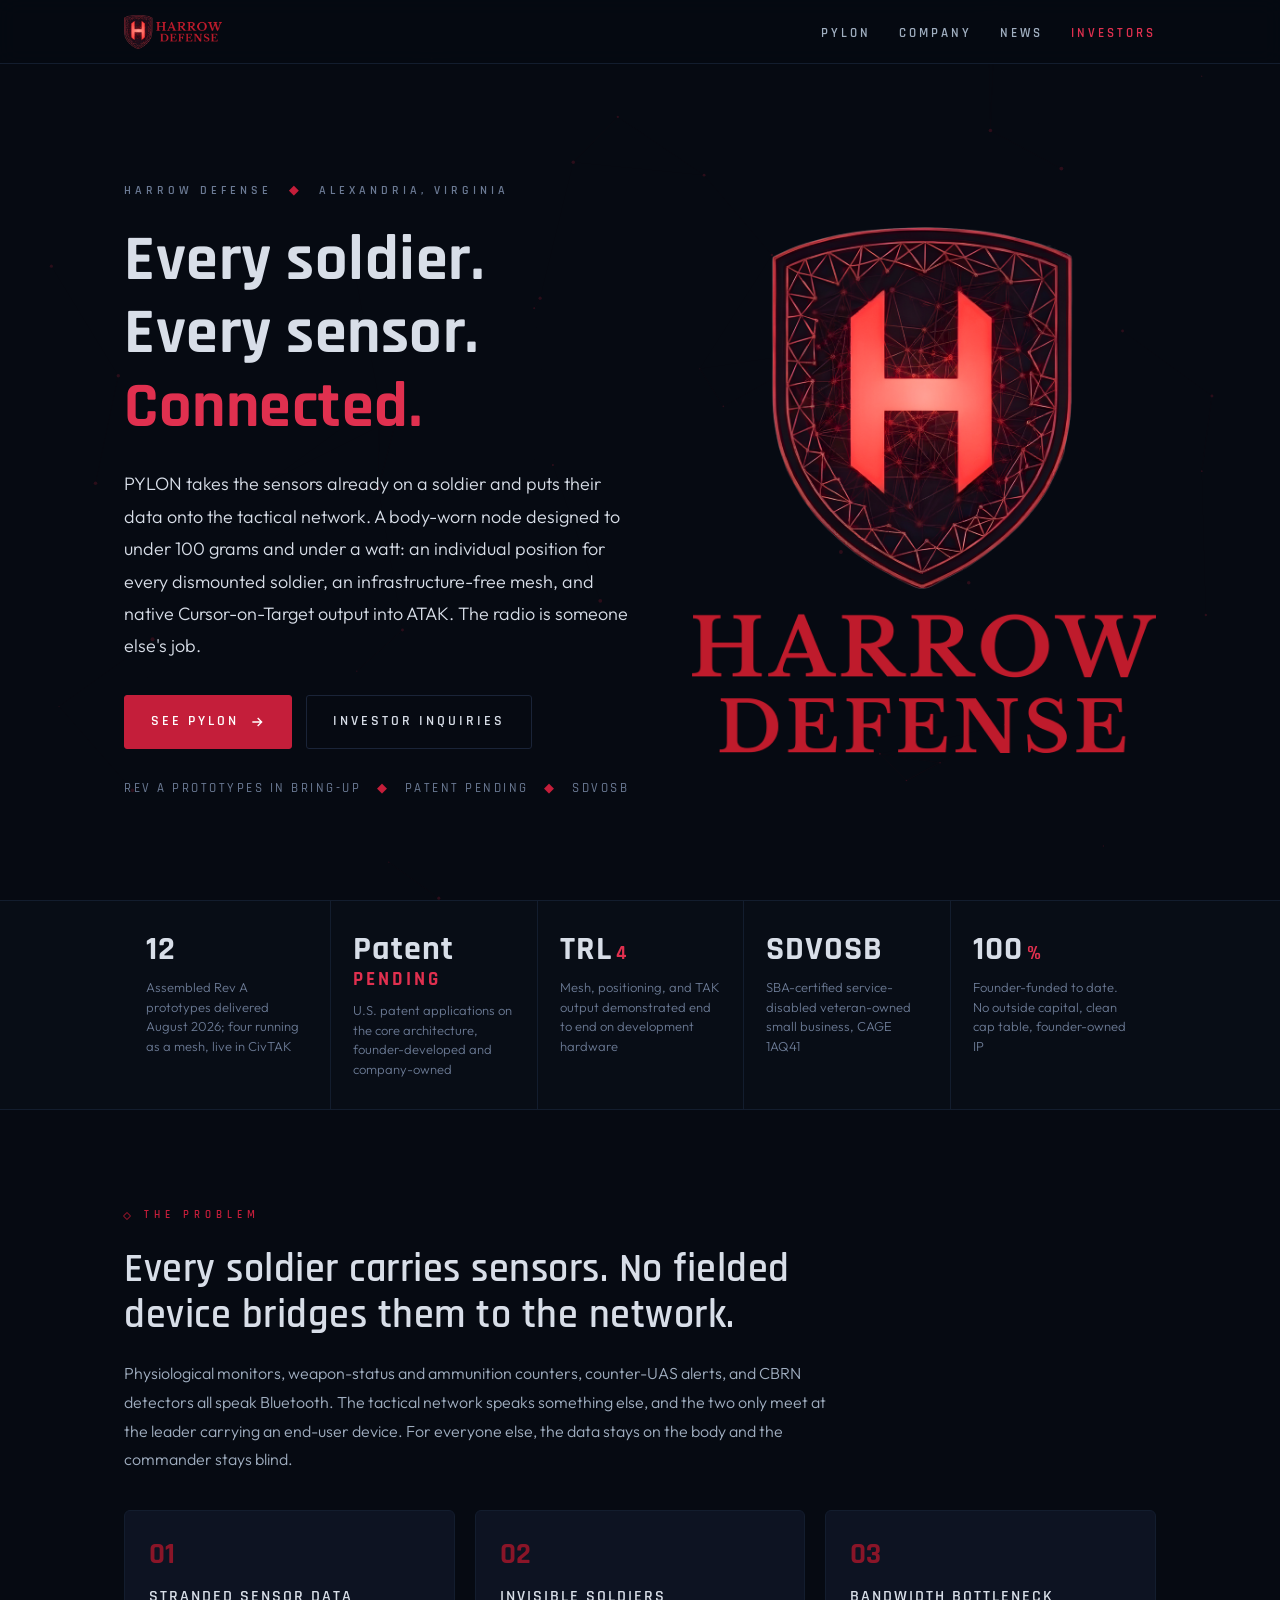
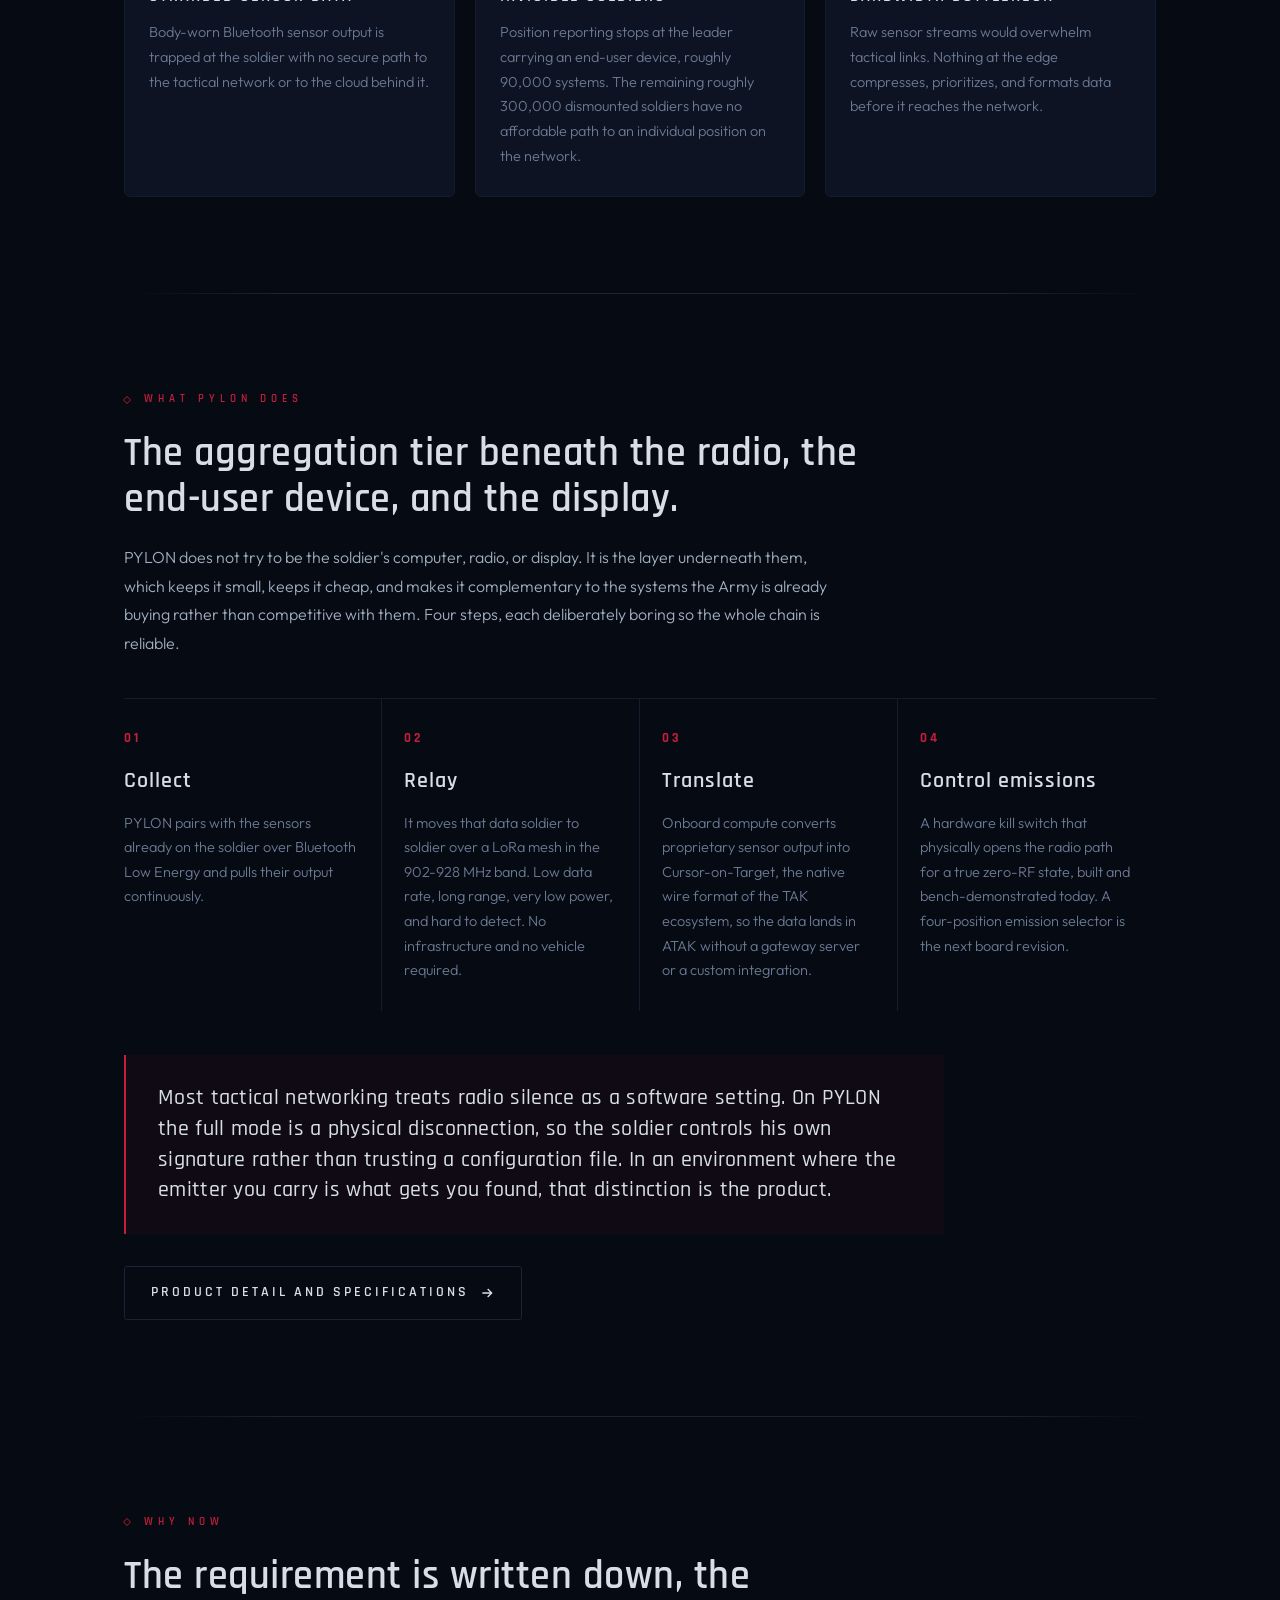
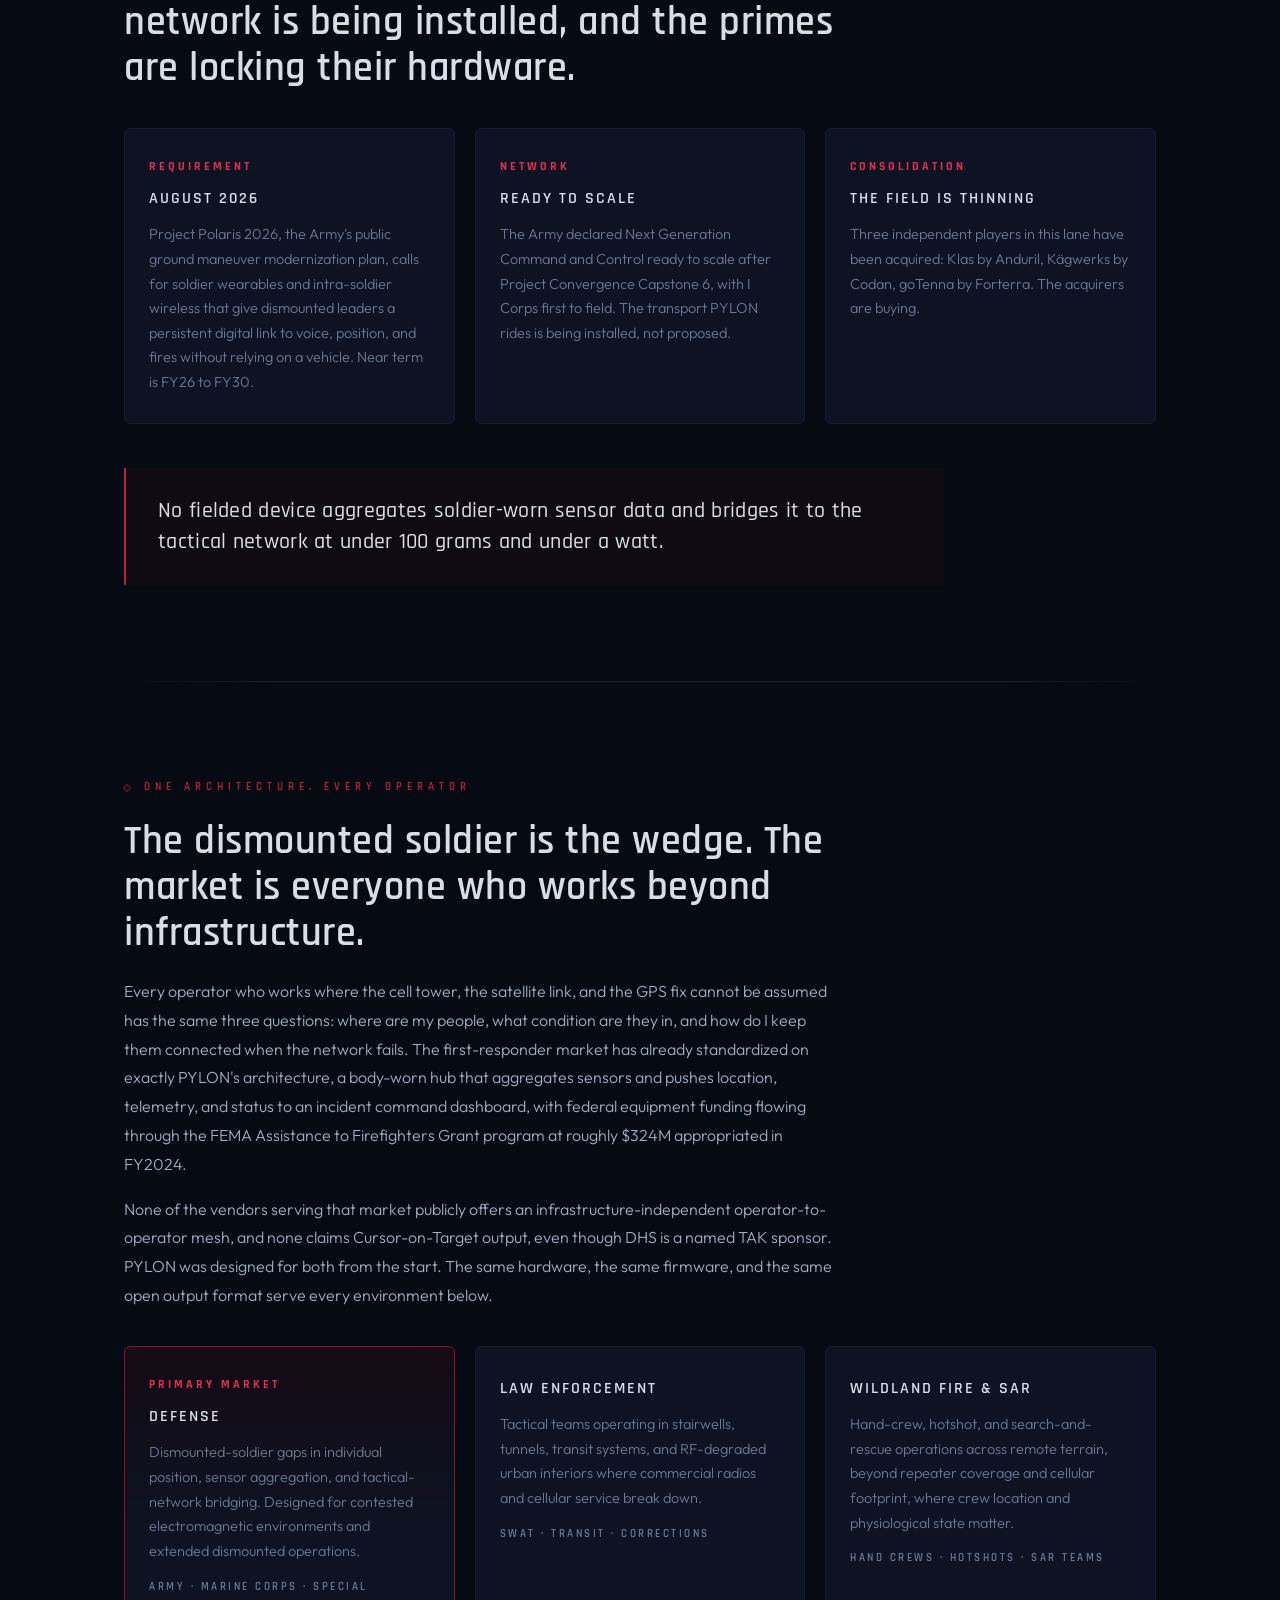
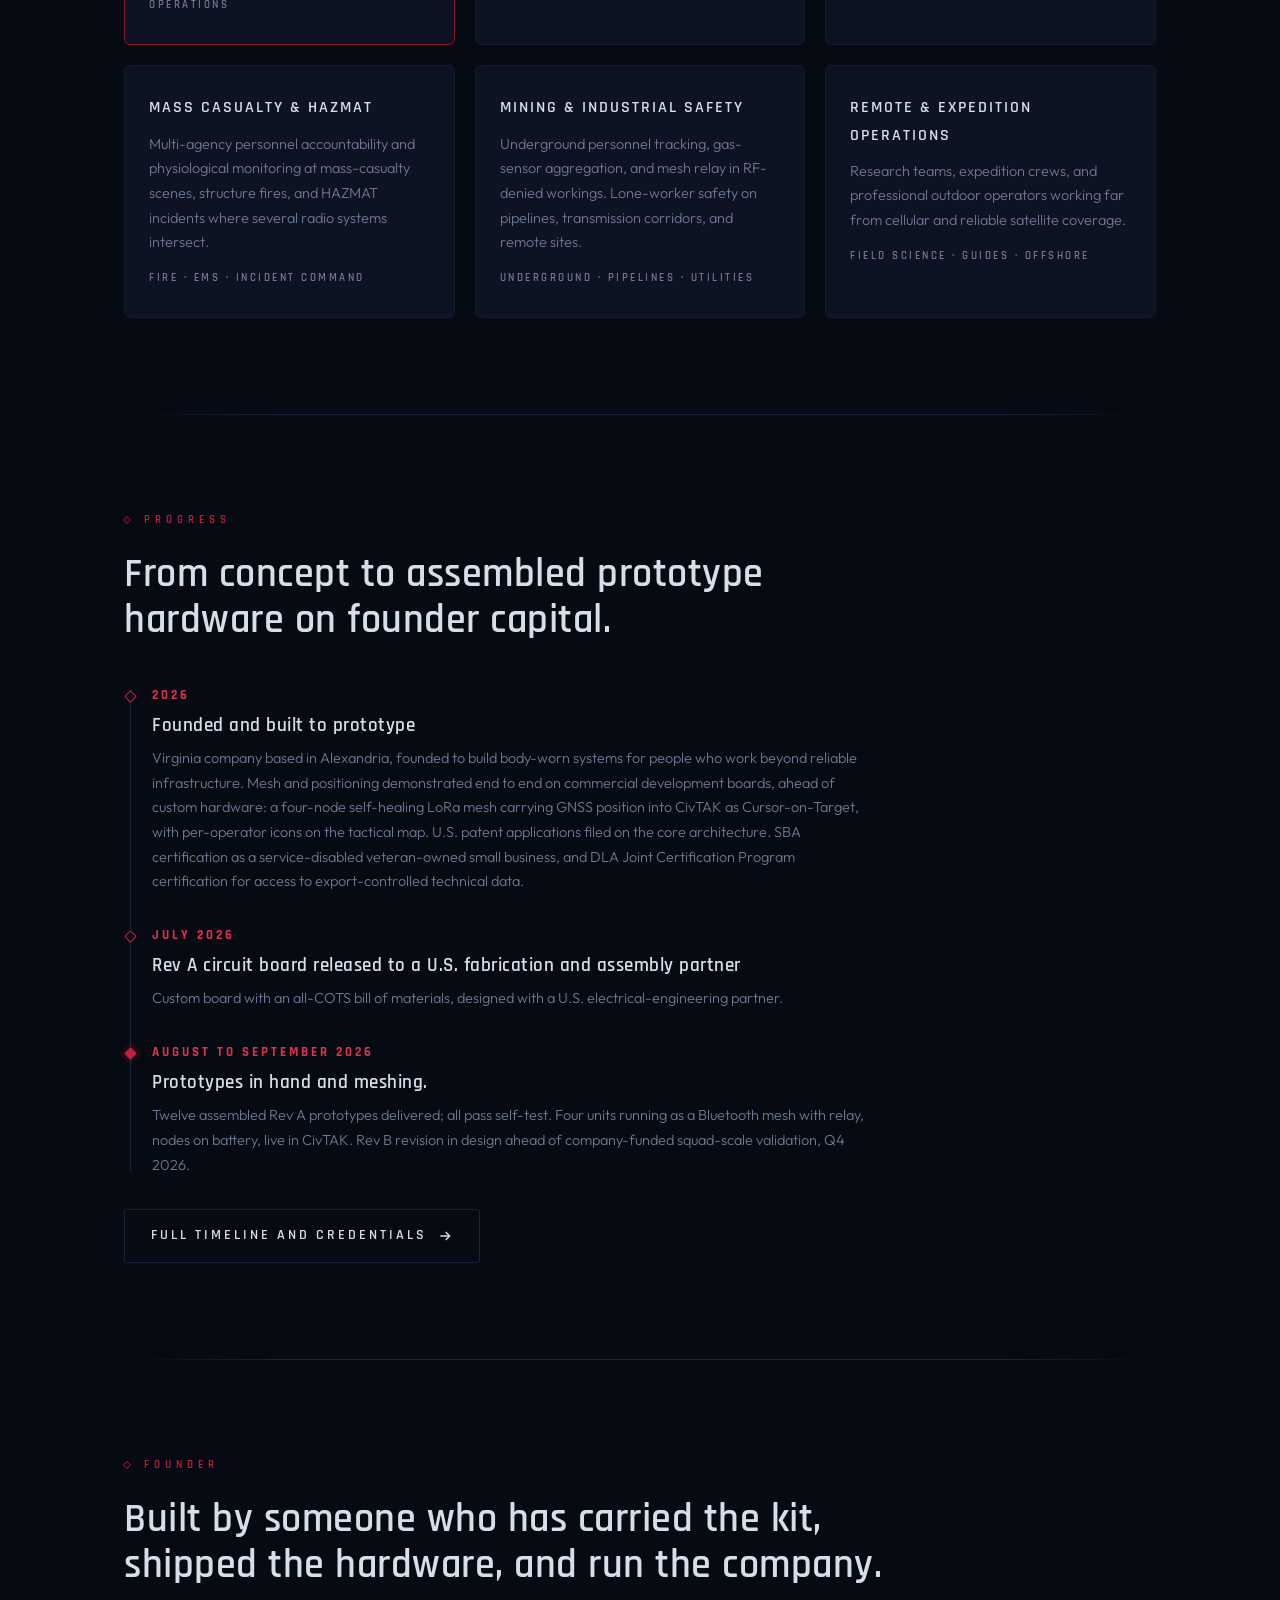
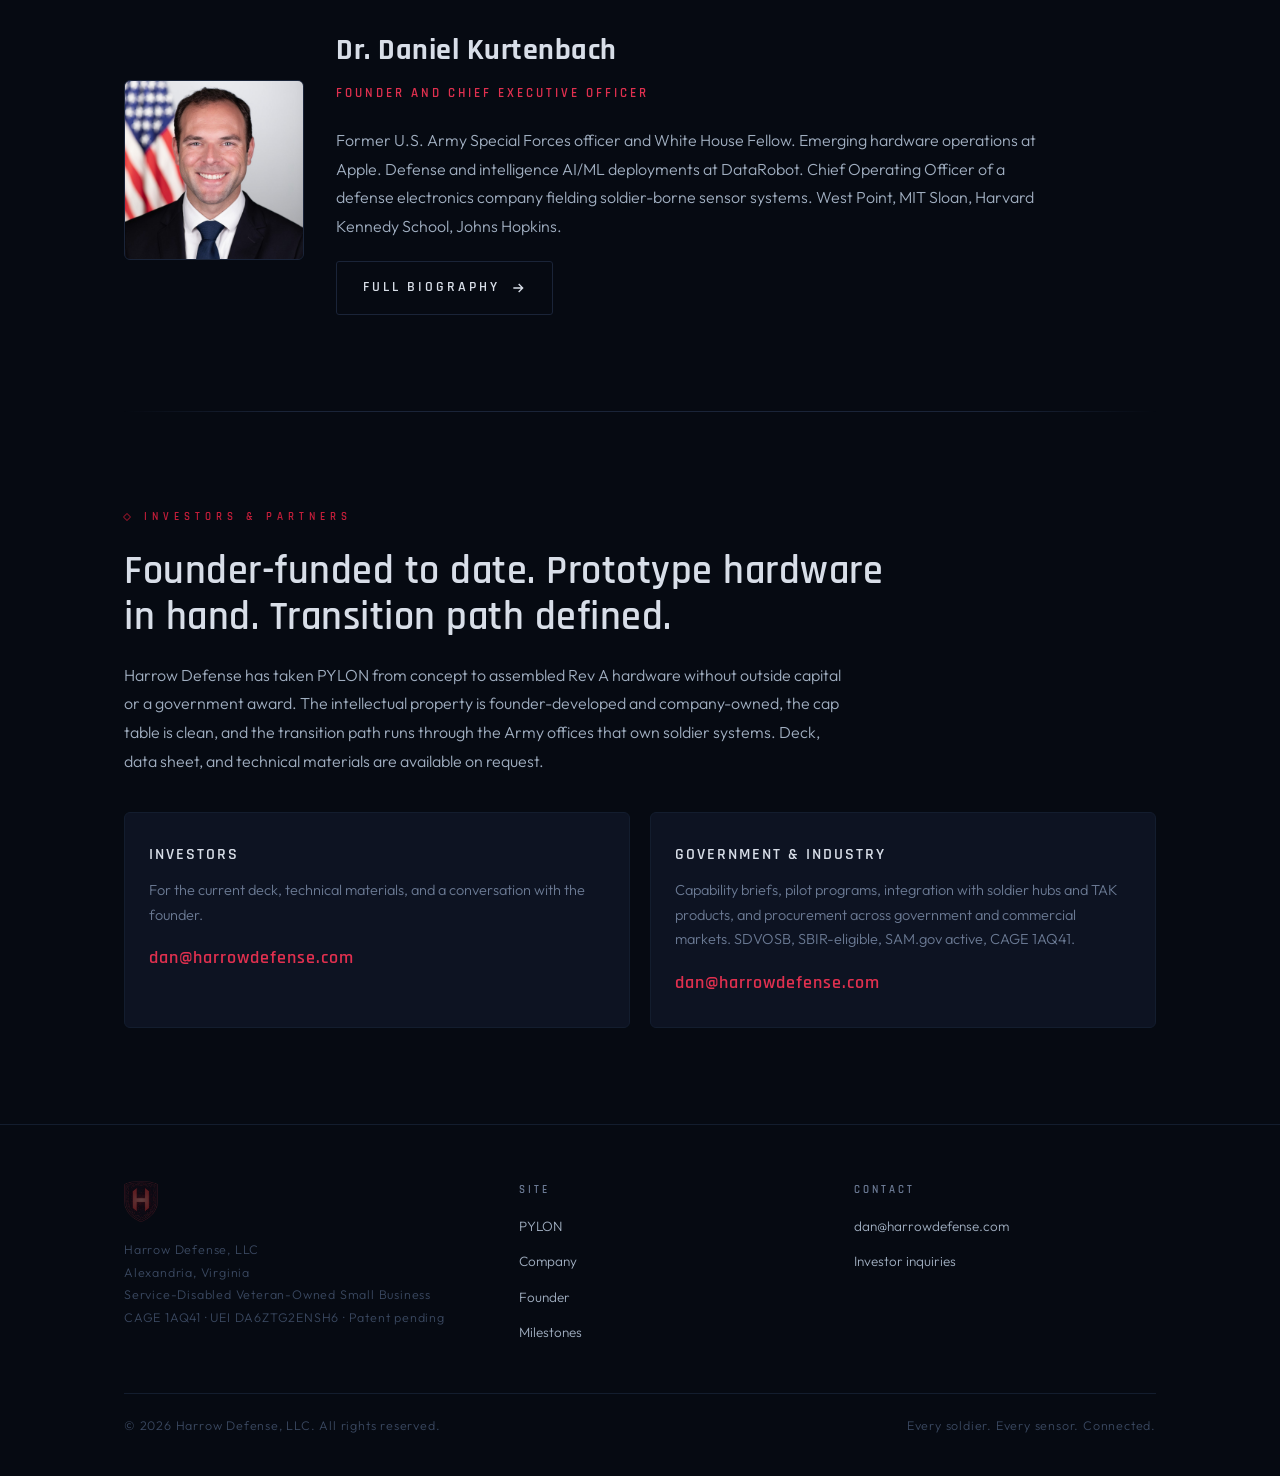
==== index.html @ 74e496a4 "Remove all SBMC references from the site Co-Authored-By: Claude Opus 5.5 <noreply@anthropic.com> Cla" ====
<!DOCTYPE html>
<html lang="en">
<head>
<meta charset="UTF-8">
<meta name="viewport" content="width=device-width, initial-scale=1.0">
<title>Harrow Defense | PYLON: Soldier-Worn Sensor Networking</title>
<meta name="description" content="Harrow Defense builds PYLON, a body-worn node that puts the sensors already on a soldier onto the tactical network: an individual position for every dismounted soldier, an infrastructure-free mesh, and native Cursor-on-Target output into ATAK. Designed for defense, public safety, and industrial operators who work beyond reliable infrastructure. Alexandria, Virginia.">
<meta name="keywords" content="Harrow Defense, PYLON, soldier-worn sensor networking, wearable sensor gateway, body-worn electronics, dismounted soldier PLI, LoRa mesh, Cursor-on-Target, ATAK, TAK, intra-soldier wireless, EMCON, LPI LPD, first responder tracking, wildland fire, search and rescue, mining safety, SDVOSB">
<link rel="canonical" href="https://harrowdefense.com/">

<!-- Open Graph / Twitter -->
<meta property="og:type" content="website">
<meta property="og:site_name" content="Harrow Defense">
<meta property="og:title" content="Harrow Defense | PYLON: Soldier-Worn Sensor Networking">
<meta property="og:description" content="PYLON takes the sensors already on a soldier and puts their data onto the tactical network. Individual position for every dismounted soldier, infrastructure-free mesh, ATAK-native output.">
<meta property="og:url" content="https://harrowdefense.com/">
<meta property="og:image" content="https://harrowdefense.com/og-image.png">
<meta property="og:image:width" content="1200">
<meta property="og:image:height" content="630">
<meta name="twitter:card" content="summary_large_image">
<meta name="twitter:title" content="Harrow Defense | PYLON">
<meta name="twitter:description" content="Soldier-worn sensor networking. Every soldier. Every sensor. Connected.">
<meta name="twitter:image" content="https://harrowdefense.com/og-image.png">

<!-- Icons -->
<link rel="icon" type="image/png" sizes="32x32" href="favicon-32.png">
<link rel="icon" type="image/png" sizes="192x192" href="favicon-192.png">
<link rel="apple-touch-icon" sizes="180x180" href="apple-touch-icon.png">
<meta name="theme-color" content="#060a12">

<!-- Fonts -->
<link rel="preconnect" href="https://fonts.googleapis.com">
<link rel="preconnect" href="https://fonts.gstatic.com" crossorigin>
<link href="https://fonts.googleapis.com/css2?family=Rajdhani:wght@500;600;700&family=Outfit:wght@300;400;500&display=swap" rel="stylesheet">
<link rel="stylesheet" href="site.css">

<!-- Structured data -->
<script type="application/ld+json">
{
  "@context": "https://schema.org",
  "@type": "Organization",
  "name": "Harrow Defense",
  "legalName": "Harrow Defense, LLC",
  "url": "https://harrowdefense.com/",
  "logo": "https://harrowdefense.com/logo-stacked.png",
  "foundingDate": "2026",
  "email": "dan@harrowdefense.com",
  "address": { "@type": "PostalAddress", "addressLocality": "Alexandria", "addressRegion": "VA", "addressCountry": "US" },
  "founder": { "@type": "Person", "name": "Daniel Kurtenbach", "honorificPrefix": "Dr.", "jobTitle": "Founder and Chief Executive Officer", "url": "https://harrowdefense.com/company.html#founder" },
  "description": "Harrow Defense builds PYLON, a body-worn node that aggregates soldier-worn sensor data and bridges it to the tactical network over an infrastructure-free mesh with native Cursor-on-Target output.",
  "makesOffer": { "@type": "Offer", "itemOffered": { "@type": "Product", "name": "PYLON", "url": "https://harrowdefense.com/pylon.html" } }
}
</script>

<!-- Cloudflare Web Analytics --><script type='module' src='https://static.cloudflareinsights.com/beacon.min.js' data-cf-beacon='{"token": "b2b8822dc33a43f9b1ff91d34b1407ee"}'></script><!-- End Cloudflare Web Analytics -->
<!-- Search Console: paste the google-site-verification meta tag here if verifying by HTML tag. -->
</head>
<body>

<canvas id="mesh-bg" data-intensity="1"></canvas>

<!-- ===== NAV ===== -->
<header class="nav">
  <div class="nav-inner">
    <a class="nav-logo" href="index.html" aria-label="Harrow Defense home"><img src="logo-horizontal-600.png" alt="Harrow Defense"></a>
    <nav aria-label="Primary">
      <ul class="nav-links">
        <li><a href="pylon.html">PYLON</a></li>
        <li><a href="company.html">Company</a></li>
        <li><a href="news.html">News</a></li>
        <li><a href="#investors" class="nav-cta">Investors</a></li>
      </ul>
    </nav>
  </div>
</header>

<!-- ===== HERO ===== -->
<div class="hero hero-home">
  <div class="wrap hero-grid">
    <div>
      <div class="eyebrow">Harrow Defense <span class="pip">&#9670;</span> Alexandria, Virginia</div>
      <h1>Every soldier.<br>Every sensor.<br><span class="accent">Connected.</span></h1>
      <p class="lead">PYLON takes the sensors already on a soldier and puts their data onto the tactical network. A body-worn node designed to under 100 grams and under a watt: an individual position for every dismounted soldier, an infrastructure-free mesh, and native Cursor-on-Target output into ATAK. The radio is someone else's job.</p>
      <div class="btn-row">
        <a class="btn btn-primary" href="pylon.html">See PYLON <svg viewBox="0 0 24 24" aria-hidden="true"><path d="M5 12h14M13 6l6 6-6 6"/></svg></a>
        <a class="btn btn-ghost" href="#investors">Investor inquiries</a>
      </div>
      <div class="hero-status">Rev A prototypes in bring-up <span class="pip">&#9670;</span> Patent pending <span class="pip">&#9670;</span> SDVOSB</div>
    </div>
    <div class="hero-visual">
      <img src="logo-stacked.png" alt="Harrow Defense" class="hero-logo" width="1000" height="1134">
    </div>
  </div>
</div>

<!-- ===== PROOF STRIP ===== -->
<div class="proof reveal">
  <div class="wrap">
    <div class="proof-grid">
      <div class="proof-item"><div class="proof-num">12</div><div class="proof-cap">Assembled Rev A prototypes delivered August 2026; four running as a mesh, live in CivTAK</div></div>
      <div class="proof-item"><div class="proof-num">Patent<span class="unit stack">pending</span></div><div class="proof-cap">U.S. patent applications on the core architecture, founder-developed and company-owned</div></div>
      <div class="proof-item"><div class="proof-num">TRL<span class="unit">4</span></div><div class="proof-cap">Mesh, positioning, and TAK output demonstrated end to end on development hardware</div></div>
      <div class="proof-item"><div class="proof-num">SDVOSB</div><div class="proof-cap">SBA-certified service-disabled veteran-owned small business, CAGE 1AQ41</div></div>
      <div class="proof-item"><div class="proof-num">100<span class="unit">%</span></div><div class="proof-cap">Founder-funded to date. No outside capital, clean cap table, founder-owned IP</div></div>
    </div>
  </div>
</div>

<!-- ===== PROBLEM ===== -->
<section class="reveal" id="problem">
  <div class="wrap">
    <div class="section-label">The Problem</div>
    <h2 class="section-title">Every soldier carries sensors. No fielded device bridges them to the network.</h2>
    <p class="body">Physiological monitors, weapon-status and ammunition counters, counter-UAS alerts, and CBRN detectors all speak Bluetooth. The tactical network speaks something else, and the two only meet at the leader carrying an end-user device. For everyone else, the data stays on the body and the commander stays blind.</p>
    <div class="grid-3">
      <div class="card">
        <div class="card-num">01</div>
        <div class="card-title">Stranded sensor data</div>
        <p class="card-text">Body-worn Bluetooth sensor output is trapped at the soldier with no secure path to the tactical network or to the cloud behind it.</p>
      </div>
      <div class="card">
        <div class="card-num">02</div>
        <div class="card-title">Invisible soldiers</div>
        <p class="card-text">Position reporting stops at the leader carrying an end-user device, roughly 90,000 systems. The remaining roughly 300,000 dismounted soldiers have no affordable path to an individual position on the network.</p>
      </div>
      <div class="card">
        <div class="card-num">03</div>
        <div class="card-title">Bandwidth bottleneck</div>
        <p class="card-text">Raw sensor streams would overwhelm tactical links. Nothing at the edge compresses, prioritizes, and formats data before it reaches the network.</p>
      </div>
    </div>
  </div>
</section>

<div class="divider"><div class="divider-line"></div></div>

<!-- ===== WHAT PYLON DOES ===== -->
<section class="reveal" id="pylon">
  <div class="wrap">
    <div class="section-label">What PYLON Does</div>
    <h2 class="section-title">The aggregation tier beneath the radio, the end-user device, and the display.</h2>
    <p class="body">PYLON does not try to be the soldier's computer, radio, or display. It is the layer underneath them, which keeps it small, keeps it cheap, and makes it complementary to the systems the Army is already buying rather than competitive with them. Four steps, each deliberately boring so the whole chain is reliable.</p>
    <div class="steps">
      <div class="step">
        <div class="step-num">01</div>
        <div class="step-title">Collect</div>
        <p class="step-text">PYLON pairs with the sensors already on the soldier over Bluetooth Low Energy and pulls their output continuously.</p>
      </div>
      <div class="step">
        <div class="step-num">02</div>
        <div class="step-title">Relay</div>
        <p class="step-text">It moves that data soldier to soldier over a LoRa mesh in the 902-928 MHz band. Low data rate, long range, very low power, and hard to detect. No infrastructure and no vehicle required.</p>
      </div>
      <div class="step">
        <div class="step-num">03</div>
        <div class="step-title">Translate</div>
        <p class="step-text">Onboard compute converts proprietary sensor output into Cursor-on-Target, the native wire format of the TAK ecosystem, so the data lands in ATAK without a gateway server or a custom integration.</p>
      </div>
      <div class="step">
        <div class="step-num">04</div>
        <div class="step-title">Control emissions</div>
        <p class="step-text">A hardware kill switch that physically opens the radio path for a true zero-RF state, built and bench-demonstrated today. A four-position emission selector is the next board revision.</p>
      </div>
    </div>
    <div class="pull">
      <p>Most tactical networking treats radio silence as a software setting. On PYLON the full mode is a physical disconnection, so the soldier controls his own signature rather than trusting a configuration file. In an environment where the emitter you carry is what gets you found, that distinction is the product.</p>
    </div>
    <div class="btn-row">
      <a class="btn btn-ghost" href="pylon.html">Product detail and specifications <svg viewBox="0 0 24 24" aria-hidden="true"><path d="M5 12h14M13 6l6 6-6 6"/></svg></a>
    </div>
  </div>
</section>

<div class="divider"><div class="divider-line"></div></div>

<!-- ===== WHY NOW ===== -->
<section class="reveal" id="why-now">
  <div class="wrap">
    <div class="section-label">Why Now</div>
    <h2 class="section-title">The requirement is written down, the network is being installed, and the primes are locking their hardware.</h2>
    <div class="grid-3">
      <div class="card">
        <div class="card-kicker">Requirement</div>
        <div class="card-title">August 2026</div>
        <p class="card-text">Project Polaris 2026, the Army's public ground maneuver modernization plan, calls for soldier wearables and intra-soldier wireless that give dismounted leaders a persistent digital link to voice, position, and fires without relying on a vehicle. Near term is FY26 to FY30.</p>
      </div>
      <div class="card">
        <div class="card-kicker">Network</div>
        <div class="card-title">Ready to scale</div>
        <p class="card-text">The Army declared Next Generation Command and Control ready to scale after Project Convergence Capstone 6, with I Corps first to field. The transport PYLON rides is being installed, not proposed.</p>
      </div>
      <div class="card">
        <div class="card-kicker">Consolidation</div>
        <div class="card-title">The field is thinning</div>
        <p class="card-text">Three independent players in this lane have been acquired: Klas by Anduril, K&auml;gwerks by Codan, goTenna by Forterra. The acquirers are buying.</p>
      </div>
    </div>
    <div class="pull">
      <p>No fielded device aggregates soldier-worn sensor data and bridges it to the tactical network at under 100 grams and under a watt.</p>
    </div>
  </div>
</section>

<div class="divider"><div class="divider-line"></div></div>

<!-- ===== DUAL USE ===== -->
<section class="reveal" id="operators">
  <div class="wrap">
    <div class="section-label">One Architecture, Every Operator</div>
    <h2 class="section-title">The dismounted soldier is the wedge. The market is everyone who works beyond infrastructure.</h2>
    <p class="body">Every operator who works where the cell tower, the satellite link, and the GPS fix cannot be assumed has the same three questions: where are my people, what condition are they in, and how do I keep them connected when the network fails. The first-responder market has already standardized on exactly PYLON's architecture, a body-worn hub that aggregates sensors and pushes location, telemetry, and status to an incident command dashboard, with federal equipment funding flowing through the FEMA Assistance to Firefighters Grant program at roughly $324M appropriated in FY2024.</p>
    <p class="body">None of the vendors serving that market publicly offers an infrastructure-independent operator-to-operator mesh, and none claims Cursor-on-Target output, even though DHS is a named TAK sponsor. PYLON was designed for both from the start. The same hardware, the same firmware, and the same open output format serve every environment below.</p>
    <div class="grid-3">
      <div class="card featured">
        <div class="card-kicker">Primary market</div>
        <div class="card-title">Defense</div>
        <p class="card-text">Dismounted-soldier gaps in individual position, sensor aggregation, and tactical-network bridging. Designed for contested electromagnetic environments and extended dismounted operations.</p>
        <span class="card-tag">Army &middot; Marine Corps &middot; Special Operations</span>
      </div>
      <div class="card">
        <div class="card-title">Law Enforcement</div>
        <p class="card-text">Tactical teams operating in stairwells, tunnels, transit systems, and RF-degraded urban interiors where commercial radios and cellular service break down.</p>
        <span class="card-tag">SWAT &middot; Transit &middot; Corrections</span>
      </div>
      <div class="card">
        <div class="card-title">Wildland Fire &amp; SAR</div>
        <p class="card-text">Hand-crew, hotshot, and search-and-rescue operations across remote terrain, beyond repeater coverage and cellular footprint, where crew location and physiological state matter.</p>
        <span class="card-tag">Hand crews &middot; Hotshots &middot; SAR teams</span>
      </div>
      <div class="card">
        <div class="card-title">Mass Casualty &amp; HAZMAT</div>
        <p class="card-text">Multi-agency personnel accountability and physiological monitoring at mass-casualty scenes, structure fires, and HAZMAT incidents where several radio systems intersect.</p>
        <span class="card-tag">Fire &middot; EMS &middot; Incident command</span>
      </div>
      <div class="card">
        <div class="card-title">Mining &amp; Industrial Safety</div>
        <p class="card-text">Underground personnel tracking, gas-sensor aggregation, and mesh relay in RF-denied workings. Lone-worker safety on pipelines, transmission corridors, and remote sites.</p>
        <span class="card-tag">Underground &middot; Pipelines &middot; Utilities</span>
      </div>
      <div class="card">
        <div class="card-title">Remote &amp; Expedition Operations</div>
        <p class="card-text">Research teams, expedition crews, and professional outdoor operators working far from cellular and reliable satellite coverage.</p>
        <span class="card-tag">Field science &middot; Guides &middot; Offshore</span>
      </div>
    </div>
  </div>
</section>

<div class="divider"><div class="divider-line"></div></div>

<!-- ===== PROGRESS ===== -->
<section class="reveal" id="progress">
  <div class="wrap">
    <div class="section-label">Progress</div>
    <h2 class="section-title">From concept to assembled prototype hardware on founder capital.</h2>
    <div class="timeline">
      <div class="tl-item">
        <div class="tl-date">2026</div>
        <div class="tl-title">Founded and built to prototype</div>
        <p class="tl-text">Virginia company based in Alexandria, founded to build body-worn systems for people who work beyond reliable infrastructure. Mesh and positioning demonstrated end to end on commercial development boards, ahead of custom hardware: a four-node self-healing LoRa mesh carrying GNSS position into CivTAK as Cursor-on-Target, with per-operator icons on the tactical map. U.S. patent applications filed on the core architecture. SBA certification as a service-disabled veteran-owned small business, and DLA Joint Certification Program certification for access to export-controlled technical data.</p>
      </div>
      <div class="tl-item">
        <div class="tl-date">July 2026</div>
        <div class="tl-title">Rev A circuit board released to a U.S. fabrication and assembly partner</div>
        <p class="tl-text">Custom board with an all-COTS bill of materials, designed with a U.S. electrical-engineering partner.</p>
      </div>
      <div class="tl-item now">
        <div class="tl-date">August to September 2026</div>
        <div class="tl-title">Prototypes in hand and meshing.</div>
        <p class="tl-text">Twelve assembled Rev A prototypes delivered; all pass self-test. Four units running as a Bluetooth mesh with relay, nodes on battery, live in CivTAK. Rev B revision in design ahead of company-funded squad-scale validation, Q4 2026.</p>
      </div>
    </div>
    <div class="btn-row">
      <a class="btn btn-ghost" href="company.html#milestones">Full timeline and credentials <svg viewBox="0 0 24 24" aria-hidden="true"><path d="M5 12h14M13 6l6 6-6 6"/></svg></a>
    </div>
  </div>
</section>

<div class="divider"><div class="divider-line"></div></div>

<!-- ===== FOUNDER ===== -->
<section class="reveal" id="founder">
  <div class="wrap">
    <div class="section-label">Founder</div>
    <h2 class="section-title">Built by someone who has carried the kit, shipped the hardware, and run the company.</h2>
    <div class="founder-mini">
      <div class="portrait">
        <img src="founder.jpg" alt="Dr. Daniel Kurtenbach, Founder and CEO of Harrow Defense" data-fallback="founder-fb-home">
        <div class="portrait-fallback" id="founder-fb-home" style="display:none"><div class="initials">DK</div><div class="cap">Founder and CEO</div></div>
      </div>
      <div>
        <div class="founder-name">Dr. Daniel Kurtenbach</div>
        <div class="founder-role">Founder and Chief Executive Officer</div>
        <p class="body">Former U.S. Army Special Forces officer and White House Fellow. Emerging hardware operations at Apple. Defense and intelligence AI/ML deployments at DataRobot. Chief Operating Officer of a defense electronics company fielding soldier-borne sensor systems. West Point, MIT Sloan, Harvard Kennedy School, Johns Hopkins.</p>
        <div class="btn-row" style="margin-top:20px">
          <a class="btn btn-ghost" href="company.html#founder">Full biography <svg viewBox="0 0 24 24" aria-hidden="true"><path d="M5 12h14M13 6l6 6-6 6"/></svg></a>
        </div>
      </div>
    </div>
  </div>
</section>

<div class="divider"><div class="divider-line"></div></div>

<!-- ===== INVESTORS & PARTNERS ===== -->
<section class="reveal" id="investors">
  <div class="wrap">
    <div class="section-label">Investors &amp; Partners</div>
    <h2 class="section-title">Founder-funded to date. Prototype hardware in hand. Transition path defined.</h2>
    <p class="body">Harrow Defense has taken PYLON from concept to assembled Rev A hardware without outside capital or a government award. The intellectual property is founder-developed and company-owned, the cap table is clean, and the transition path runs through the Army offices that own soldier systems. Deck, data sheet, and technical materials are available on request.</p>
    <div class="contact-grid">
      <div class="card">
        <div class="card-title">Investors</div>
        <p class="card-text">For the current deck, technical materials, and a conversation with the founder.</p>
        <a class="contact-email" href="mailto:dan@harrowdefense.com?subject=Investor%20inquiry%20(Harrow%20Defense)">dan@harrowdefense.com</a>
      </div>
      <div class="card">
        <div class="card-title">Government &amp; Industry</div>
        <p class="card-text">Capability briefs, pilot programs, integration with soldier hubs and TAK products, and procurement across government and commercial markets. SDVOSB, SBIR-eligible, SAM.gov active, CAGE 1AQ41.</p>
        <a class="contact-email" href="mailto:dan@harrowdefense.com?subject=PYLON%20inquiry%20(Harrow%20Defense)">dan@harrowdefense.com</a>
      </div>
    </div>
  </div>
</section>

<!-- ===== FOOTER ===== -->
<footer class="reveal">
  <div class="wrap">
    <div class="footer-grid">
      <div>
        <img src="logo-shield.png" alt="" class="footer-shield" width="34" height="41">
        <p class="footer-text">Harrow Defense, LLC<br>Alexandria, Virginia<br>Service-Disabled Veteran-Owned Small Business<br>CAGE 1AQ41 &middot; UEI DA6ZTG2ENSH6 &middot; Patent pending</p>
      </div>
      <div>
        <div class="footer-h">Site</div>
        <ul class="footer-links">
          <li><a href="pylon.html">PYLON</a></li>
          <li><a href="company.html">Company</a></li>
          <li><a href="company.html#founder">Founder</a></li>
          <li><a href="company.html#milestones">Milestones</a></li>
        </ul>
      </div>
      <div>
        <div class="footer-h">Contact</div>
        <ul class="footer-links">
          <li><a href="mailto:dan@harrowdefense.com">dan@harrowdefense.com</a></li>
          <li><a href="#investors">Investor inquiries</a></li>
        </ul>
      </div>
    </div>
    <div class="footer-bottom">
      <p class="footer-text">&copy; 2026 Harrow Defense, LLC. All rights reserved.</p>
      <p class="footer-text">Every soldier. Every sensor. Connected.</p>
    </div>
  </div>
</footer>

<script src="site.js"></script>
</body>
</html>
---- site.css ----
/* Harrow Defense · site.css · 2026-08-28 investor build */

*, *::before, *::after { margin: 0; padding: 0; box-sizing: border-box; }

:root {
  --red: #C41E3A;
  --red-bright: #e0304f;
  --red-dim: #8a1528;
  --red-glow: rgba(196, 30, 58, 0.12);
  --bg-deep: #060a12;
  --bg-surface: #0a0f1a;
  --bg-card: #0d1322;
  --bg-card-2: #101829;
  --text-primary: #d8dee8;
  --text-secondary: #a0aec0;
  --text-muted: #6b7a94;
  --text-dim: #3a4860;
  --border: #1a2438;
  --border-subtle: #131d2e;
  --max: 1080px;
  --nav-h: 64px;
}

html { scroll-behavior: smooth; scroll-padding-top: calc(var(--nav-h) + 16px); }

body {
  background: var(--bg-deep);
  color: var(--text-primary);
  font-family: 'Outfit', 'Segoe UI', Helvetica, Arial, sans-serif;
  font-weight: 300;
  line-height: 1.7;
  -webkit-font-smoothing: antialiased;
  overflow-x: hidden;
}

a { color: inherit; }
img { max-width: 100%; height: auto; display: block; }
strong { font-weight: 500; color: var(--text-primary); }

/* ========== BACKGROUND ========== */
#mesh-bg { position: fixed; inset: 0; width: 100%; height: 100%; z-index: 0; pointer-events: none; }

/* ========== NAV ========== */
.nav {
  position: fixed; top: 0; left: 0; right: 0; z-index: 50;
  height: var(--nav-h);
  background: rgba(6, 10, 18, 0.82);
  backdrop-filter: blur(10px); -webkit-backdrop-filter: blur(10px);
  border-bottom: 1px solid var(--border-subtle);
}
.nav-inner {
  max-width: var(--max); margin: 0 auto; height: 100%;
  padding: 0 24px; display: flex; align-items: center; justify-content: space-between; gap: 24px;
}
.nav-logo img { height: 34px; width: auto; }
.nav-links { display: flex; align-items: center; gap: 28px; list-style: none; }
.nav-links a {
  font-family: 'Rajdhani', sans-serif; font-weight: 600; font-size: 13px; letter-spacing: 3px;
  text-transform: uppercase; color: var(--text-secondary); text-decoration: none;
  padding: 6px 0; border-bottom: 1px solid transparent; transition: color .2s, border-color .2s;
}
.nav-links a:hover, .nav-links a[aria-current="page"] { color: var(--text-primary); border-bottom-color: var(--red); }
.nav-links a.nav-cta { color: var(--red-bright); }
.nav-links a.nav-cta:hover { border-bottom-color: var(--red-bright); }

/* ========== LAYOUT ========== */
.wrap { position: relative; z-index: 1; max-width: var(--max); margin: 0 auto; padding: 0 24px; }
section { position: relative; z-index: 1; padding: 96px 0; }
section.tight { padding: 64px 0; }
.divider { max-width: var(--max); margin: 0 auto; padding: 0 24px; position: relative; z-index: 1; }
.divider-line { height: 1px; background: linear-gradient(90deg, transparent, var(--border) 15%, var(--border) 85%, transparent); }

.section-label {
  font-family: 'Rajdhani', sans-serif; font-weight: 600; font-size: 11px; letter-spacing: 5px;
  text-transform: uppercase; color: var(--red); margin-bottom: 22px; position: relative; padding-left: 20px;
}
.section-label::before {
  content: ''; position: absolute; left: 0; top: 50%; width: 6px; height: 6px;
  border: 1.5px solid var(--red-dim); border-radius: 1px; transform: translateY(-50%) rotate(45deg);
}
h1, h2, h3, h4 { font-family: 'Rajdhani', sans-serif; font-weight: 600; line-height: 1.15; color: var(--text-primary); }
h2.section-title { font-size: clamp(28px, 3.6vw, 40px); letter-spacing: 0.5px; margin-bottom: 20px; max-width: 760px; }
h3 { font-size: 20px; letter-spacing: 1px; }
.lead { font-size: 18px; color: var(--text-primary); line-height: 1.8; max-width: 720px; }
.lead + .lead { margin-top: 18px; }
.body { font-size: 16px; color: var(--text-secondary); line-height: 1.8; max-width: 720px; }
.body + .body { margin-top: 16px; }
.muted { color: var(--text-muted); }
.small { font-size: 13px; color: var(--text-muted); line-height: 1.6; }

/* ========== BUTTONS ========== */
.btn-row { display: flex; flex-wrap: wrap; gap: 14px; margin-top: 32px; }
.btn {
  display: inline-flex; align-items: center; gap: 10px;
  font-family: 'Rajdhani', sans-serif; font-weight: 600; font-size: 14px; letter-spacing: 3px; text-transform: uppercase;
  padding: 14px 26px; border-radius: 3px; text-decoration: none; transition: background .2s, border-color .2s, color .2s;
}
.btn-primary { background: var(--red); color: #fff; border: 1px solid var(--red); }
.btn-primary:hover { background: var(--red-bright); border-color: var(--red-bright); }
.btn-ghost { background: transparent; color: var(--text-primary); border: 1px solid var(--border); }
.btn-ghost:hover { border-color: var(--text-muted); }
.btn svg { width: 16px; height: 16px; stroke: currentColor; fill: none; stroke-width: 2; }

/* ========== HERO ========== */
.hero { position: relative; z-index: 1; padding: calc(var(--nav-h) + 96px) 0 80px; }
.hero-grid { display: grid; grid-template-columns: 1.15fr 0.85fr; gap: 56px; align-items: center; }
.eyebrow {
  font-family: 'Rajdhani', sans-serif; font-weight: 600; font-size: 12px; letter-spacing: 4px; text-transform: uppercase;
  color: var(--text-muted); margin-bottom: 22px;
}
.eyebrow .pip { color: var(--red); margin: 0 10px; }
.hero h1 { font-size: clamp(38px, 5.6vw, 64px); font-weight: 700; letter-spacing: 0.5px; margin-bottom: 24px; }
.hero h1 .accent { color: var(--red-bright); }
.hero:not(.hero-home) h1 { font-size: clamp(34px, 4.4vw, 52px); max-width: 820px; }
.hero-status { margin-top: 28px; font-family: 'Rajdhani', sans-serif; font-weight: 500; font-size: 13px; letter-spacing: 2.5px; text-transform: uppercase; color: var(--text-muted); }
.hero-status .pip { color: var(--red); margin: 0 10px; }
.hero-logo { max-width: 520px; width: 100%; }
.hero-visual { display: flex; justify-content: center; }
.hero-home { min-height: calc(100vh - 0px); display: flex; align-items: center; }
.hero-home .hero-grid { grid-template-columns: 1.05fr 0.95fr; }

/* ========== PROOF STRIP ========== */
.proof { border-top: 1px solid var(--border-subtle); border-bottom: 1px solid var(--border-subtle); background: rgba(10, 15, 26, 0.6); }
.proof-grid { display: grid; grid-template-columns: repeat(5, 1fr); gap: 0; }
.proof-item { padding: 30px 22px; border-left: 1px solid var(--border-subtle); min-width: 0; }
.proof-item:first-child { border-left: none; }
.proof-num { font-family: 'Rajdhani', sans-serif; font-weight: 700; font-size: 34px; line-height: 1.1; color: var(--text-primary); letter-spacing: 1px; }
.proof-num .unit { white-space: nowrap; display: inline-block; font-size: 19px; color: var(--red-bright); margin-left: 4px; }
.proof-num .unit.stack { display: block; margin-left: 0; margin-top: 2px; letter-spacing: 3px; text-transform: uppercase; }
.proof-cap { margin-top: 10px; font-size: 13px; color: var(--text-muted); line-height: 1.5; }

/* ========== CARDS ========== */
.grid-2 { display: grid; grid-template-columns: 1fr 1fr; gap: 20px; margin-top: 36px; }
.grid-3 { display: grid; grid-template-columns: repeat(3, 1fr); gap: 20px; margin-top: 36px; }
.grid-4 { display: grid; grid-template-columns: repeat(4, 1fr); gap: 20px; margin-top: 36px; }
.card {
  background: var(--bg-card); border: 1px solid var(--border-subtle); border-radius: 6px; padding: 28px 24px;
  transition: border-color .3s ease;
}
.card:hover { border-color: var(--border); }
.card.featured { border-color: var(--red-dim); background: linear-gradient(180deg, rgba(196,30,58,0.08), rgba(13,19,34,1) 60%); }
.card-kicker { font-family: 'Rajdhani', sans-serif; font-weight: 700; font-size: 12px; letter-spacing: 3px; text-transform: uppercase; color: var(--red-bright); margin-bottom: 8px; }
.card-title { font-family: 'Rajdhani', sans-serif; font-weight: 600; font-size: 16px; letter-spacing: 2px; text-transform: uppercase; color: var(--text-primary); margin-bottom: 10px; }
.card-text { font-size: 14.5px; color: var(--text-muted); line-height: 1.7; }
.card-num { font-family: 'Rajdhani', sans-serif; font-weight: 700; font-size: 30px; color: var(--red-dim); line-height: 1; margin-bottom: 14px; }
.card-tag { display: inline-block; margin-top: 14px; font-family: 'Rajdhani', sans-serif; font-weight: 600; font-size: 11px; letter-spacing: 2.5px; text-transform: uppercase; color: var(--text-muted); }

/* ========== STEPS ========== */
.steps { display: grid; grid-template-columns: repeat(4, 1fr); gap: 0; margin-top: 40px; border-top: 1px solid var(--border-subtle); }
.step { padding: 28px 22px 28px 0; border-right: 1px solid var(--border-subtle); padding-left: 22px; }
.step:first-child { padding-left: 0; }
.step:last-child { border-right: none; }
.step-num { font-family: 'Rajdhani', sans-serif; font-weight: 700; font-size: 13px; letter-spacing: 3px; color: var(--red); margin-bottom: 14px; }
.step-title { font-family: 'Rajdhani', sans-serif; font-weight: 600; font-size: 22px; letter-spacing: 1px; color: var(--text-primary); margin-bottom: 10px; }
.step-text { font-size: 14.5px; color: var(--text-muted); line-height: 1.7; }

/* ========== PULL QUOTE ========== */
.pull { margin-top: 44px; padding: 28px 32px; border-left: 2px solid var(--red); background: rgba(196, 30, 58, 0.05); max-width: 820px; }
.pull p { font-family: 'Rajdhani', sans-serif; font-weight: 500; font-size: 22px; line-height: 1.4; color: var(--text-primary); letter-spacing: 0.3px; }
.pull .small { margin-top: 10px; }

/* ========== PILLARS (label + desc rows) ========== */
.rows { margin-top: 36px; border-top: 1px solid var(--border-subtle); }
.row { display: grid; grid-template-columns: 220px 1fr; gap: 24px; padding: 20px 0; border-bottom: 1px solid var(--border-subtle); }
.row-label { font-family: 'Rajdhani', sans-serif; font-weight: 600; font-size: 13px; letter-spacing: 2px; text-transform: uppercase; color: var(--text-primary); }
.row-desc { font-size: 14.5px; color: var(--text-muted); line-height: 1.7; }

/* ========== TIMELINE ========== */
.timeline { margin-top: 40px; position: relative; padding-left: 28px; }
.timeline::before { content: ''; position: absolute; left: 6px; top: 6px; bottom: 6px; width: 1px; background: var(--border); }
.tl-item { position: relative; padding: 0 0 30px 0; }
.tl-item:last-child { padding-bottom: 0; }
.tl-item::before {
  content: ''; position: absolute; left: -26px; top: 8px; width: 9px; height: 9px;
  background: var(--bg-deep); border: 1.5px solid var(--red); border-radius: 1px; transform: rotate(45deg);
}
.tl-item.now::before { background: var(--red); box-shadow: 0 0 0 4px var(--red-glow); }
.tl-date { font-family: 'Rajdhani', sans-serif; font-weight: 700; font-size: 13px; letter-spacing: 3px; text-transform: uppercase; color: var(--red-bright); margin-bottom: 4px; }
.tl-title { font-family: 'Rajdhani', sans-serif; font-weight: 600; font-size: 19px; letter-spacing: 0.5px; color: var(--text-primary); }
.tl-text { font-size: 14.5px; color: var(--text-muted); line-height: 1.7; margin-top: 4px; max-width: 720px; }

/* ========== FOUNDER ========== */
.founder { display: grid; grid-template-columns: 300px 1fr; gap: 48px; align-items: start; margin-top: 36px; }
.portrait { width: 100%; aspect-ratio: 4 / 5; border-radius: 6px; overflow: hidden; border: 1px solid var(--border); background: var(--bg-card); position: relative; }
.portrait img { width: 100%; height: 100%; object-fit: cover; display: block; filter: saturate(0.9); }
.portrait-fallback { position: absolute; inset: 0; display: flex; flex-direction: column; align-items: center; justify-content: center; gap: 12px; background: radial-gradient(120% 90% at 50% 100%, rgba(196,30,58,0.14), transparent 60%), var(--bg-card); }
.portrait-fallback .initials { font-family: 'Rajdhani', sans-serif; font-weight: 700; font-size: 72px; letter-spacing: 6px; color: var(--text-dim); }
.portrait-fallback .cap { font-family: 'Rajdhani', sans-serif; font-weight: 600; font-size: 11px; letter-spacing: 3px; text-transform: uppercase; color: var(--text-dim); }
.founder-name { font-family: 'Rajdhani', sans-serif; font-weight: 700; font-size: 30px; letter-spacing: 0.5px; color: var(--text-primary); }
.founder-role { font-family: 'Rajdhani', sans-serif; font-weight: 600; font-size: 13px; letter-spacing: 3px; text-transform: uppercase; color: var(--red-bright); margin: 6px 0 22px; }
.founder-facts { list-style: none; margin-top: 26px; display: grid; grid-template-columns: 1fr 1fr; gap: 10px 28px; }
.founder-facts li { font-size: 14px; color: var(--text-secondary); padding-left: 16px; position: relative; line-height: 1.5; }
.founder-facts li::before { content: ''; position: absolute; left: 0; top: 9px; width: 5px; height: 5px; border: 1px solid var(--red-dim); transform: rotate(45deg); }
.founder-mini { display: grid; grid-template-columns: 180px 1fr; gap: 32px; align-items: center; margin-top: 36px; }
.founder-mini .portrait { aspect-ratio: 1 / 1; }
.founder-mini .portrait-fallback .initials { font-size: 44px; }

/* ========== SPEC TABLE ========== */
.table-wrap { margin-top: 36px; overflow-x: auto; border: 1px solid var(--border-subtle); border-radius: 6px; background: var(--bg-card); }
table.spec { width: 100%; border-collapse: collapse; min-width: 720px; font-size: 14px; }
table.spec th, table.spec td { text-align: left; vertical-align: top; padding: 14px 18px; border-bottom: 1px solid var(--border-subtle); }
table.spec th { font-family: 'Rajdhani', sans-serif; font-weight: 600; font-size: 12px; letter-spacing: 2.5px; text-transform: uppercase; color: var(--text-muted); background: rgba(6,10,18,0.5); }
table.spec td:first-child { font-family: 'Rajdhani', sans-serif; font-weight: 600; font-size: 13px; letter-spacing: 1.5px; text-transform: uppercase; color: var(--text-primary); width: 180px; }
table.spec td { color: var(--text-secondary); line-height: 1.6; }
table.spec tr:last-child td { border-bottom: none; }
table.spec td.target { color: var(--text-muted); }

/* ========== DIAGRAM ========== */
.diagram { margin-top: 40px; border: 1px solid var(--border-subtle); border-radius: 6px; background: var(--bg-card); padding: 28px 20px; overflow-x: auto; }
.diagram svg { display: block; width: 100%; height: auto; min-width: 860px; }
.diagram .n-box { fill: #101829; stroke: #1a2438; stroke-width: 1; }
.diagram .n-box.hot { fill: #1a0f18; stroke: #C41E3A; }
.diagram .n-title { font-family: 'Rajdhani', sans-serif; font-weight: 700; font-size: 15px; letter-spacing: 2px; fill: #d8dee8; text-transform: uppercase; }
.diagram .n-sub { font-family: 'Outfit', sans-serif; font-weight: 300; font-size: 12.5px; fill: #a0aec0; }
.diagram .n-hop { font-family: 'Rajdhani', sans-serif; font-weight: 700; font-size: 11px; letter-spacing: 3px; fill: #e0304f; }
.diagram .n-hop.dim { fill: #6b7a94; }
.diagram .arrow { stroke: #3a4860; stroke-width: 1.5; fill: none; }
.diagram .arrow.hot { stroke: #C41E3A; }
.diagram .n-note { font-family: 'Outfit', sans-serif; font-weight: 300; font-size: 12px; fill: #6b7a94; }

/* ========== IS / IS NOT ========== */
.isnot { display: grid; grid-template-columns: 1fr 1fr; gap: 20px; margin-top: 36px; }
.isnot ul { list-style: none; }
.isnot li { font-size: 14.5px; color: var(--text-secondary); padding: 10px 0 10px 24px; border-bottom: 1px solid var(--border-subtle); position: relative; line-height: 1.6; }
.isnot li:last-child { border-bottom: none; }
.isnot li::before { position: absolute; left: 0; top: 10px; font-family: 'Rajdhani', sans-serif; font-weight: 700; }
.isnot .yes li::before { content: '+'; color: var(--red-bright); }
.isnot .no li::before { content: '\2013'; color: var(--text-dim); }

/* ========== PRODUCT IMAGE ========== */
.product-visual { position: relative; }
.product-visual img { width: 100%; border-radius: 6px; }
.product-caption { margin-top: 12px; font-size: 12.5px; color: var(--text-muted); letter-spacing: 0.3px; }

/* ========== CONTACT / INVESTOR ========== */
.contact-grid { display: grid; grid-template-columns: 1fr 1fr; gap: 20px; margin-top: 36px; }
.contact-email {
  display: inline-block; margin-top: 16px; font-family: 'Rajdhani', sans-serif; font-weight: 600; font-size: 18px; letter-spacing: 1px;
  color: var(--red-bright); text-decoration: none; border-bottom: 1px solid transparent; transition: border-color .3s ease;
}
.contact-email:hover { border-bottom-color: var(--red-bright); }
.cred-grid { display: grid; grid-template-columns: repeat(3, 1fr); gap: 16px; margin-top: 36px; }
.cred { background: var(--bg-card); border: 1px solid var(--border-subtle); border-radius: 6px; padding: 18px 20px; }
.cred-k { font-family: 'Rajdhani', sans-serif; font-weight: 600; font-size: 11px; letter-spacing: 3px; text-transform: uppercase; color: var(--text-muted); }
.cred-v { font-family: 'Rajdhani', sans-serif; font-weight: 600; font-size: 20px; letter-spacing: 0.5px; color: var(--text-primary); margin-top: 4px; }
.cred-s { font-size: 12.5px; color: var(--text-muted); margin-top: 2px; line-height: 1.5; }

/* ========== FOOTER ========== */
footer { position: relative; z-index: 1; border-top: 1px solid var(--border-subtle); padding: 56px 0 40px; }
.footer-grid { display: grid; grid-template-columns: 1.2fr 1fr 1fr; gap: 32px; align-items: start; }
.footer-shield { width: 34px; opacity: 0.35; margin-bottom: 16px; }
.footer-text { font-size: 12.5px; color: var(--text-dim); letter-spacing: 0.8px; line-height: 1.8; }
.footer-h { font-family: 'Rajdhani', sans-serif; font-weight: 600; font-size: 11px; letter-spacing: 3px; text-transform: uppercase; color: var(--text-muted); margin-bottom: 12px; }
.footer-links { list-style: none; }
.footer-links li { margin-bottom: 8px; }
.footer-links a { font-size: 13.5px; color: var(--text-secondary); text-decoration: none; border-bottom: 1px solid transparent; }
.footer-links a:hover { color: var(--text-primary); border-bottom-color: var(--red-dim); }
.footer-bottom { margin-top: 40px; padding-top: 20px; border-top: 1px solid var(--border-subtle); display: flex; flex-wrap: wrap; gap: 12px 28px; justify-content: space-between; }

/* ========== REVEAL ========== */
.js .reveal { opacity: 0; transform: translateY(22px); transition: opacity .8s ease-out, transform .8s ease-out; }
.js .reveal.visible { opacity: 1; transform: translateY(0); }
@media (prefers-reduced-motion: reduce) { .js .reveal { opacity: 1; transform: none; transition: none; } }

/* ========== RESPONSIVE ========== */
@media (max-width: 980px) {
  .hero-grid, .hero-home .hero-grid { grid-template-columns: 1fr; gap: 40px; }
  .hero-visual { order: -1; }
  .hero-visual .hero-logo { max-width: 300px; }
  .proof-grid { grid-template-columns: repeat(3, 1fr); }
  .proof-item:nth-child(4) { border-left: none; }
  .proof-item { border-top: 1px solid var(--border-subtle); }
  .proof-item:nth-child(-n+3) { border-top: none; }
  .grid-3, .grid-4 { grid-template-columns: 1fr 1fr; }
  .steps { grid-template-columns: 1fr 1fr; }
  .step { border-right: none; border-bottom: 1px solid var(--border-subtle); padding-left: 0; }
  .founder { grid-template-columns: 240px 1fr; gap: 32px; }
  .footer-grid { grid-template-columns: 1fr 1fr; }
  .cred-grid { grid-template-columns: 1fr 1fr; }
}
@media (max-width: 640px) {
  .nav-inner { padding: 0 16px; gap: 12px; }
  .nav-logo img { height: 28px; }
  .nav-links { gap: 16px; }
  .nav-links a { font-size: 11px; letter-spacing: 2px; }
  .wrap, .divider { padding: 0 18px; }
  section { padding: 64px 0; }
  .hero { padding-top: calc(var(--nav-h) + 56px); padding-bottom: 56px; }
  .hero-home { min-height: 0; }
  .lead { font-size: 16px; }
  .proof-grid { grid-template-columns: 1fr 1fr; }
  .proof-item { padding: 22px 16px; }
  .proof-item:nth-child(odd) { border-left: none; }
  .proof-item:nth-child(even) { border-left: 1px solid var(--border-subtle); }
  .proof-item:nth-child(-n+3) { border-top: 1px solid var(--border-subtle); }
  .proof-item:nth-child(-n+2) { border-top: none; }
  .proof-num { font-size: 32px; }
  .grid-2, .grid-3, .grid-4, .isnot, .contact-grid, .cred-grid { grid-template-columns: 1fr; }
  .steps { grid-template-columns: 1fr; }
  .row { grid-template-columns: 1fr; gap: 6px; }
  .founder { grid-template-columns: 1fr; }
  .portrait { max-width: 260px; }
  .founder-facts { grid-template-columns: 1fr; }
  .founder-mini { grid-template-columns: 120px 1fr; gap: 20px; }
  .footer-grid { grid-template-columns: 1fr; }
  .pull { padding: 22px 20px; }
  .pull p { font-size: 19px; }
}
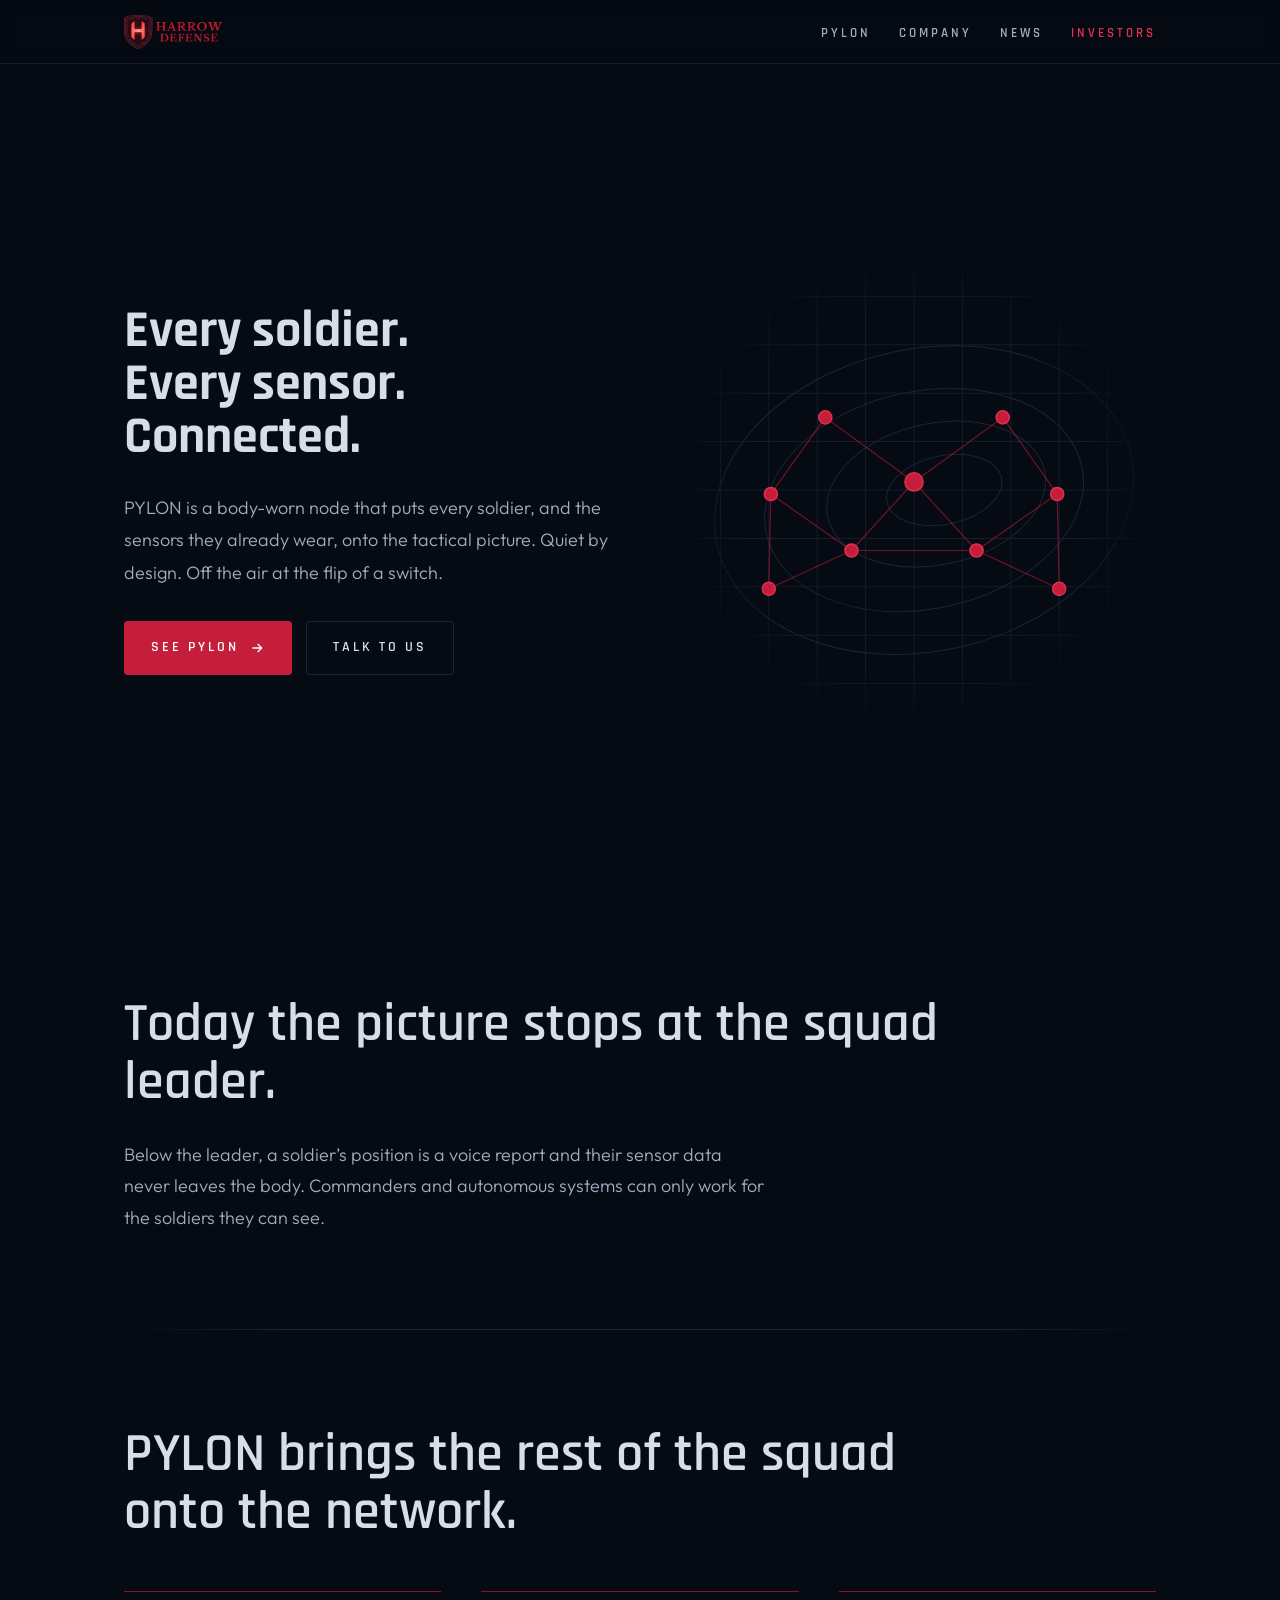
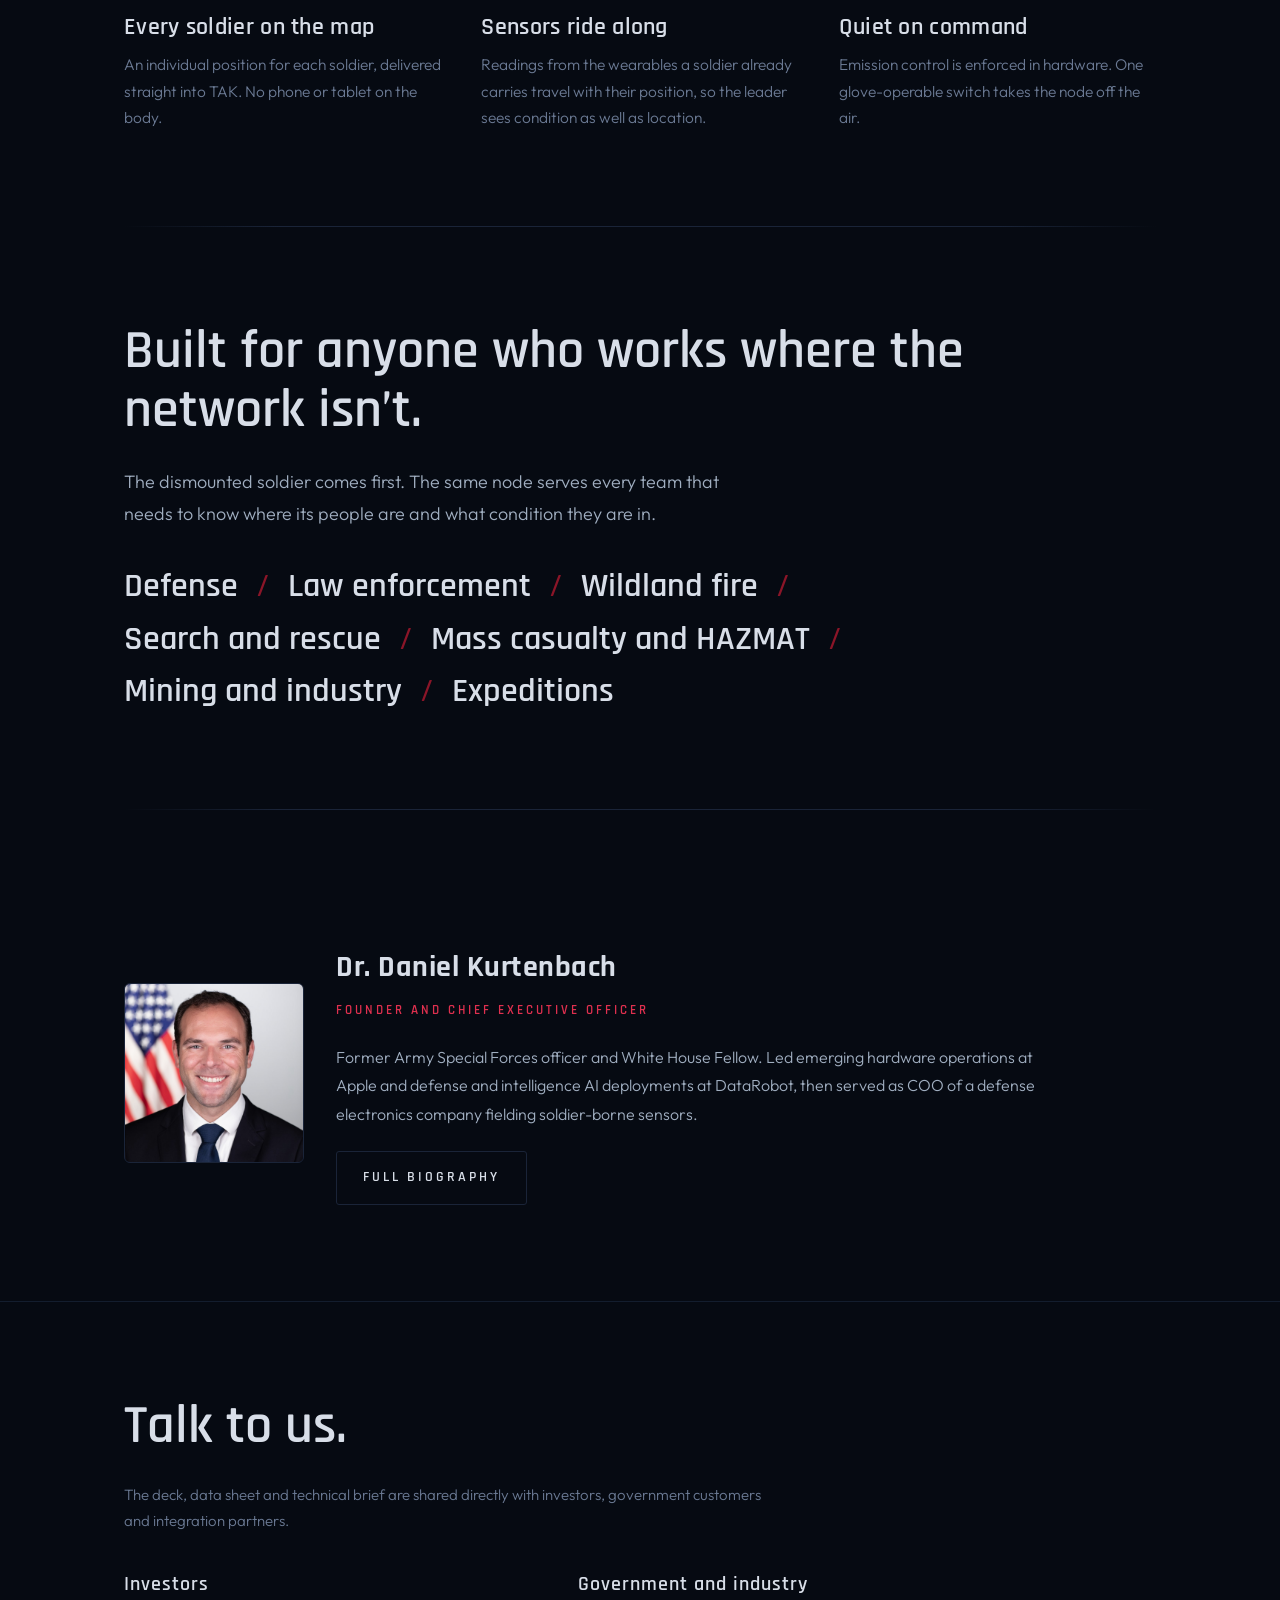
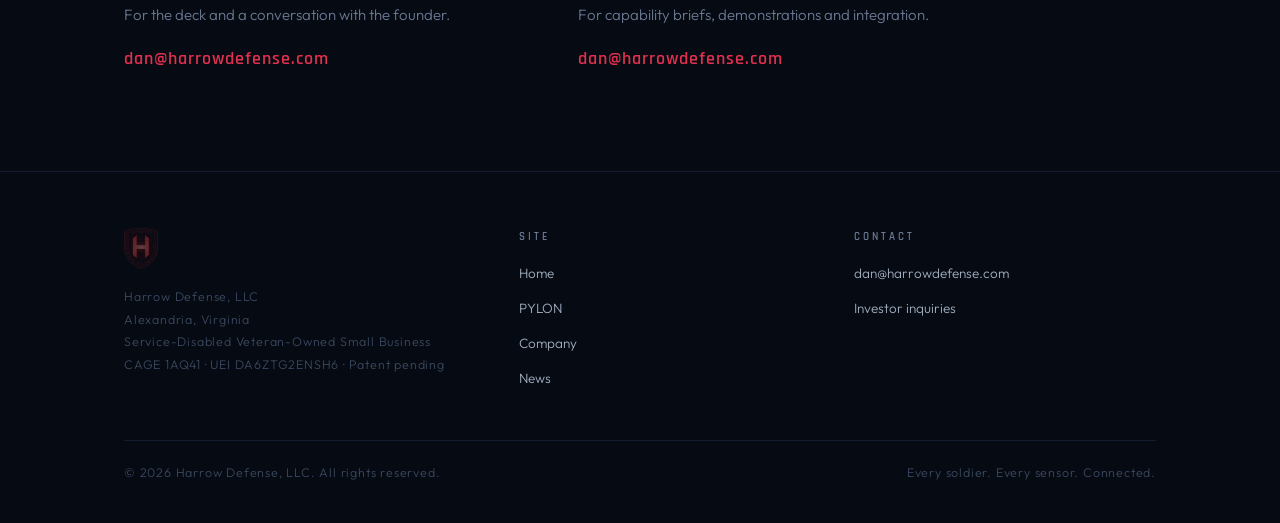
==== commit 0e5074ce: "Lean site: less public detail, new home hero Home, PYLON and Company rewritten short. Removed the sp" ====
--- a/index.html
+++ b/index.html
@@ -3,38 +3,32 @@
 <head>
 <meta charset="UTF-8">
 <meta name="viewport" content="width=device-width, initial-scale=1.0">
-<title>Harrow Defense | PYLON: Soldier-Worn Sensor Networking</title>
-<meta name="description" content="Harrow Defense builds PYLON, a body-worn node that puts the sensors already on a soldier onto the tactical network: an individual position for every dismounted soldier, an infrastructure-free mesh, and native Cursor-on-Target output into ATAK. Designed for defense, public safety, and industrial operators who work beyond reliable infrastructure. Alexandria, Virginia.">
-<meta name="keywords" content="Harrow Defense, PYLON, soldier-worn sensor networking, wearable sensor gateway, body-worn electronics, dismounted soldier PLI, LoRa mesh, Cursor-on-Target, ATAK, TAK, intra-soldier wireless, EMCON, LPI LPD, first responder tracking, wildland fire, search and rescue, mining safety, SDVOSB">
+<title>Harrow Defense | PYLON</title>
+<meta name="description" content="Harrow Defense builds PYLON, a body-worn node that puts every soldier, and the sensors they already wear, onto the tactical picture. Alexandria, Virginia.">
 <link rel="canonical" href="https://harrowdefense.com/">
 
-<!-- Open Graph / Twitter -->
 <meta property="og:type" content="website">
 <meta property="og:site_name" content="Harrow Defense">
-<meta property="og:title" content="Harrow Defense | PYLON: Soldier-Worn Sensor Networking">
-<meta property="og:description" content="PYLON takes the sensors already on a soldier and puts their data onto the tactical network. Individual position for every dismounted soldier, infrastructure-free mesh, ATAK-native output.">
+<meta property="og:title" content="Harrow Defense | PYLON">
+<meta property="og:description" content="Harrow Defense builds PYLON, a body-worn node that puts every soldier, and the sensors they already wear, onto the tactical picture. Alexandria, Virginia.">
 <meta property="og:url" content="https://harrowdefense.com/">
 <meta property="og:image" content="https://harrowdefense.com/og-image.png">
 <meta property="og:image:width" content="1200">
 <meta property="og:image:height" content="630">
 <meta name="twitter:card" content="summary_large_image">
 <meta name="twitter:title" content="Harrow Defense | PYLON">
-<meta name="twitter:description" content="Soldier-worn sensor networking. Every soldier. Every sensor. Connected.">
+<meta name="twitter:description" content="Harrow Defense builds PYLON, a body-worn node that puts every soldier, and the sensors they already wear, onto the tactical picture. Alexandria, Virginia.">
 <meta name="twitter:image" content="https://harrowdefense.com/og-image.png">
 
-<!-- Icons -->
 <link rel="icon" type="image/png" sizes="32x32" href="favicon-32.png">
 <link rel="icon" type="image/png" sizes="192x192" href="favicon-192.png">
 <link rel="apple-touch-icon" sizes="180x180" href="apple-touch-icon.png">
 <meta name="theme-color" content="#060a12">
 
-<!-- Fonts -->
 <link rel="preconnect" href="https://fonts.googleapis.com">
 <link rel="preconnect" href="https://fonts.gstatic.com" crossorigin>
 <link href="https://fonts.googleapis.com/css2?family=Rajdhani:wght@500;600;700&family=Outfit:wght@300;400;500&display=swap" rel="stylesheet">
 <link rel="stylesheet" href="site.css">
-
-<!-- Structured data -->
 <script type="application/ld+json">
 {
   "@context": "https://schema.org",
@@ -45,21 +39,26 @@
   "logo": "https://harrowdefense.com/logo-stacked.png",
   "foundingDate": "2026",
   "email": "dan@harrowdefense.com",
-  "address": { "@type": "PostalAddress", "addressLocality": "Alexandria", "addressRegion": "VA", "addressCountry": "US" },
-  "founder": { "@type": "Person", "name": "Daniel Kurtenbach", "honorificPrefix": "Dr.", "jobTitle": "Founder and Chief Executive Officer", "url": "https://harrowdefense.com/company.html#founder" },
-  "description": "Harrow Defense builds PYLON, a body-worn node that aggregates soldier-worn sensor data and bridges it to the tactical network over an infrastructure-free mesh with native Cursor-on-Target output.",
-  "makesOffer": { "@type": "Offer", "itemOffered": { "@type": "Product", "name": "PYLON", "url": "https://harrowdefense.com/pylon.html" } }
+  "address": {
+    "@type": "PostalAddress",
+    "addressLocality": "Alexandria",
+    "addressRegion": "VA",
+    "addressCountry": "US"
+  },
+  "founder": {
+    "@type": "Person",
+    "name": "Daniel Kurtenbach",
+    "honorificPrefix": "Dr.",
+    "jobTitle": "Founder and Chief Executive Officer",
+    "url": "https://harrowdefense.com/company.html#founder"
+  },
+  "description": "Harrow Defense builds PYLON, a body-worn node that puts every soldier and the sensors they wear onto the tactical picture."
 }
 </script>
-
 <!-- Cloudflare Web Analytics --><script type='module' src='https://static.cloudflareinsights.com/beacon.min.js' data-cf-beacon='{"token": "b2b8822dc33a43f9b1ff91d34b1407ee"}'></script><!-- End Cloudflare Web Analytics -->
-<!-- Search Console: paste the google-site-verification meta tag here if verifying by HTML tag. -->
 </head>
 <body>
 
-<canvas id="mesh-bg" data-intensity="1"></canvas>
-
-<!-- ===== NAV ===== -->
 <header class="nav">
   <div class="nav-inner">
     <a class="nav-logo" href="index.html" aria-label="Harrow Defense home"><img src="logo-horizontal-600.png" alt="Harrow Defense"></a>
@@ -74,257 +73,139 @@
   </div>
 </header>
 
-<!-- ===== HERO ===== -->
-<div class="hero hero-home">
+<main>
+<div class="hero hero-lean">
   <div class="wrap hero-grid">
     <div>
-      <div class="eyebrow">Harrow Defense <span class="pip">&#9670;</span> Alexandria, Virginia</div>
-      <h1>Every soldier.<br>Every sensor.<br><span class="accent">Connected.</span></h1>
-      <p class="lead">PYLON takes the sensors already on a soldier and puts their data onto the tactical network. A body-worn node designed to under 100 grams and under a watt: an individual position for every dismounted soldier, an infrastructure-free mesh, and native Cursor-on-Target output into ATAK. The radio is someone else's job.</p>
+      <h1>Every soldier.<br>Every sensor.<br>Connected.</h1>
+      <p class="lead">PYLON is a body-worn node that puts every soldier, and the sensors they already wear, onto the tactical picture. Quiet by design. Off the air at the flip of a switch.</p>
       <div class="btn-row">
         <a class="btn btn-primary" href="pylon.html">See PYLON <svg viewBox="0 0 24 24" aria-hidden="true"><path d="M5 12h14M13 6l6 6-6 6"/></svg></a>
-        <a class="btn btn-ghost" href="#investors">Investor inquiries</a>
-      </div>
-      <div class="hero-status">Rev A prototypes in bring-up <span class="pip">&#9670;</span> Patent pending <span class="pip">&#9670;</span> SDVOSB</div>
-    </div>
-    <div class="hero-visual">
-      <img src="logo-stacked.png" alt="Harrow Defense" class="hero-logo" width="1000" height="1134">
+        <a class="btn btn-ghost" href="#investors">Talk to us</a>
+      </div>
+    </div>
+    <div class="squad">
+      <svg viewBox="0 0 480 480" role="img" aria-label="A squad of soldiers, each a node on the network, linked to one another and to their leader">
+<g class="grid" aria-hidden="true"><line x1="0" y1="0" x2="0" y2="480"/><line x1="48" y1="0" x2="48" y2="480"/><line x1="96" y1="0" x2="96" y2="480"/><line x1="144" y1="0" x2="144" y2="480"/><line x1="192" y1="0" x2="192" y2="480"/><line x1="240" y1="0" x2="240" y2="480"/><line x1="288" y1="0" x2="288" y2="480"/><line x1="336" y1="0" x2="336" y2="480"/><line x1="384" y1="0" x2="384" y2="480"/><line x1="432" y1="0" x2="432" y2="480"/><line x1="480" y1="0" x2="480" y2="480"/><line x1="0" y1="0" x2="480" y2="0"/><line x1="0" y1="48" x2="480" y2="48"/><line x1="0" y1="96" x2="480" y2="96"/><line x1="0" y1="144" x2="480" y2="144"/><line x1="0" y1="192" x2="480" y2="192"/><line x1="0" y1="240" x2="480" y2="240"/><line x1="0" y1="288" x2="480" y2="288"/><line x1="0" y1="336" x2="480" y2="336"/><line x1="0" y1="384" x2="480" y2="384"/><line x1="0" y1="432" x2="480" y2="432"/><line x1="0" y1="480" x2="480" y2="480"/></g>
+<g aria-hidden="true"><ellipse class="contour" cx="250" cy="250" rx="210" ry="150" transform="rotate(-12 250 250)"/><ellipse class="contour" cx="250" cy="250" rx="160" ry="108" transform="rotate(-12 250 250)"/><ellipse class="contour" cx="262" cy="244" rx="110" ry="70" transform="rotate(-12 262 244)"/><ellipse class="contour" cx="270" cy="240" rx="58" ry="34" transform="rotate(-12 270 240)"/></g>
+<g aria-hidden="true">
+<line class="link" x1="240" y1="232" x2="152" y2="168" style="--d:0.45s"/>
+<line class="link" x1="240" y1="232" x2="328" y2="168" style="--d:0.70s"/>
+<line class="link" x1="240" y1="232" x2="178" y2="300" style="--d:0.95s"/>
+<line class="link" x1="240" y1="232" x2="302" y2="300" style="--d:1.20s"/>
+<line class="link" x1="152" y1="168" x2="98" y2="244" style="--d:1.60s"/>
+<line class="link" x1="98" y1="244" x2="178" y2="300" style="--d:1.60s"/>
+<line class="link" x1="98" y1="244" x2="96" y2="338" style="--d:2.05s"/>
+<line class="link" x1="328" y1="168" x2="382" y2="244" style="--d:1.80s"/>
+<line class="link" x1="382" y1="244" x2="302" y2="300" style="--d:1.80s"/>
+<line class="link" x1="382" y1="244" x2="384" y2="338" style="--d:2.25s"/>
+<line class="link" x1="178" y1="300" x2="302" y2="300" style="--d:1.20s"/>
+<line class="link" x1="178" y1="300" x2="96" y2="338" style="--d:2.05s"/>
+<line class="link" x1="302" y1="300" x2="384" y2="338" style="--d:2.25s"/>
+</g><g aria-hidden="true">
+<circle class="halo" cx="240" cy="232" r="9"/>
+<circle class="node lead-node" cx="240" cy="232" r="9"/>
+<circle class="node" cx="152" cy="168" r="6.5" style="--d:0.70s"/>
+<circle class="node" cx="328" cy="168" r="6.5" style="--d:0.95s"/>
+<circle class="node" cx="178" cy="300" r="6.5" style="--d:1.20s"/>
+<circle class="node" cx="302" cy="300" r="6.5" style="--d:1.45s"/>
+<circle class="node" cx="98" cy="244" r="6.5" style="--d:1.85s"/>
+<circle class="node" cx="382" cy="244" r="6.5" style="--d:2.05s"/>
+<circle class="node" cx="96" cy="338" r="6.5" style="--d:2.30s"/>
+<circle class="node" cx="384" cy="338" r="6.5" style="--d:2.50s"/>
+</g></svg>
+
     </div>
   </div>
 </div>
 
-<!-- ===== PROOF STRIP ===== -->
-<div class="proof reveal">
-  <div class="wrap">
-    <div class="proof-grid">
-      <div class="proof-item"><div class="proof-num">12</div><div class="proof-cap">Assembled Rev A prototypes delivered August 2026; four running as a mesh, live in CivTAK</div></div>
-      <div class="proof-item"><div class="proof-num">Patent<span class="unit stack">pending</span></div><div class="proof-cap">U.S. patent applications on the core architecture, founder-developed and company-owned</div></div>
-      <div class="proof-item"><div class="proof-num">TRL<span class="unit">4</span></div><div class="proof-cap">Mesh, positioning, and TAK output demonstrated end to end on development hardware</div></div>
-      <div class="proof-item"><div class="proof-num">SDVOSB</div><div class="proof-cap">SBA-certified service-disabled veteran-owned small business, CAGE 1AQ41</div></div>
-      <div class="proof-item"><div class="proof-num">100<span class="unit">%</span></div><div class="proof-cap">Founder-funded to date. No outside capital, clean cap table, founder-owned IP</div></div>
-    </div>
-  </div>
-</div>
-
-<!-- ===== PROBLEM ===== -->
-<section class="reveal" id="problem">
-  <div class="wrap">
-    <div class="section-label">The Problem</div>
-    <h2 class="section-title">Every soldier carries sensors. No fielded device bridges them to the network.</h2>
-    <p class="body">Physiological monitors, weapon-status and ammunition counters, counter-UAS alerts, and CBRN detectors all speak Bluetooth. The tactical network speaks something else, and the two only meet at the leader carrying an end-user device. For everyone else, the data stays on the body and the commander stays blind.</p>
-    <div class="grid-3">
-      <div class="card">
-        <div class="card-num">01</div>
-        <div class="card-title">Stranded sensor data</div>
-        <p class="card-text">Body-worn Bluetooth sensor output is trapped at the soldier with no secure path to the tactical network or to the cloud behind it.</p>
-      </div>
-      <div class="card">
-        <div class="card-num">02</div>
-        <div class="card-title">Invisible soldiers</div>
-        <p class="card-text">Position reporting stops at the leader carrying an end-user device, roughly 90,000 systems. The remaining roughly 300,000 dismounted soldiers have no affordable path to an individual position on the network.</p>
-      </div>
-      <div class="card">
-        <div class="card-num">03</div>
-        <div class="card-title">Bandwidth bottleneck</div>
-        <p class="card-text">Raw sensor streams would overwhelm tactical links. Nothing at the edge compresses, prioritizes, and formats data before it reaches the network.</p>
-      </div>
-    </div>
-  </div>
+<section class="reveal">
+  <div class="wrap"><div class="statement">
+    <h2>Today the picture stops at the squad leader.</h2>
+    <p>Below the leader, a soldier&rsquo;s position is a voice report and their sensor data never leaves the body. Commanders and autonomous systems can only work for the soldiers they can see.</p>
+  </div></div>
 </section>
 
 <div class="divider"><div class="divider-line"></div></div>
 
-<!-- ===== WHAT PYLON DOES ===== -->
-<section class="reveal" id="pylon">
-  <div class="wrap">
-    <div class="section-label">What PYLON Does</div>
-    <h2 class="section-title">The aggregation tier beneath the radio, the end-user device, and the display.</h2>
-    <p class="body">PYLON does not try to be the soldier's computer, radio, or display. It is the layer underneath them, which keeps it small, keeps it cheap, and makes it complementary to the systems the Army is already buying rather than competitive with them. Four steps, each deliberately boring so the whole chain is reliable.</p>
-    <div class="steps">
-      <div class="step">
-        <div class="step-num">01</div>
-        <div class="step-title">Collect</div>
-        <p class="step-text">PYLON pairs with the sensors already on the soldier over Bluetooth Low Energy and pulls their output continuously.</p>
-      </div>
-      <div class="step">
-        <div class="step-num">02</div>
-        <div class="step-title">Relay</div>
-        <p class="step-text">It moves that data soldier to soldier over a LoRa mesh in the 902-928 MHz band. Low data rate, long range, very low power, and hard to detect. No infrastructure and no vehicle required.</p>
-      </div>
-      <div class="step">
-        <div class="step-num">03</div>
-        <div class="step-title">Translate</div>
-        <p class="step-text">Onboard compute converts proprietary sensor output into Cursor-on-Target, the native wire format of the TAK ecosystem, so the data lands in ATAK without a gateway server or a custom integration.</p>
-      </div>
-      <div class="step">
-        <div class="step-num">04</div>
-        <div class="step-title">Control emissions</div>
-        <p class="step-text">A hardware kill switch that physically opens the radio path for a true zero-RF state, built and bench-demonstrated today. A four-position emission selector is the next board revision.</p>
-      </div>
-    </div>
-    <div class="pull">
-      <p>Most tactical networking treats radio silence as a software setting. On PYLON the full mode is a physical disconnection, so the soldier controls his own signature rather than trusting a configuration file. In an environment where the emitter you carry is what gets you found, that distinction is the product.</p>
-    </div>
-    <div class="btn-row">
-      <a class="btn btn-ghost" href="pylon.html">Product detail and specifications <svg viewBox="0 0 24 24" aria-hidden="true"><path d="M5 12h14M13 6l6 6-6 6"/></svg></a>
+<section class="reveal">
+  <div class="wrap">
+    <div class="statement">
+      <h2>PYLON brings the rest of the squad onto the network.</h2>
+    </div>
+    <div class="trio">
+      <div>
+        <h3>Every soldier on the map</h3>
+        <p>An individual position for each soldier, delivered straight into TAK. No phone or tablet on the body.</p>
+      </div>
+      <div>
+        <h3>Sensors ride along</h3>
+        <p>Readings from the wearables a soldier already carries travel with their position, so the leader sees condition as well as location.</p>
+      </div>
+      <div>
+        <h3>Quiet on command</h3>
+        <p>Emission control is enforced in hardware. One glove-operable switch takes the node off the air.</p>
+      </div>
     </div>
   </div>
 </section>
 
 <div class="divider"><div class="divider-line"></div></div>
 
-<!-- ===== WHY NOW ===== -->
-<section class="reveal" id="why-now">
-  <div class="wrap">
-    <div class="section-label">Why Now</div>
-    <h2 class="section-title">The requirement is written down, the network is being installed, and the primes are locking their hardware.</h2>
-    <div class="grid-3">
-      <div class="card">
-        <div class="card-kicker">Requirement</div>
-        <div class="card-title">August 2026</div>
-        <p class="card-text">Project Polaris 2026, the Army's public ground maneuver modernization plan, calls for soldier wearables and intra-soldier wireless that give dismounted leaders a persistent digital link to voice, position, and fires without relying on a vehicle. Near term is FY26 to FY30.</p>
-      </div>
-      <div class="card">
-        <div class="card-kicker">Network</div>
-        <div class="card-title">Ready to scale</div>
-        <p class="card-text">The Army declared Next Generation Command and Control ready to scale after Project Convergence Capstone 6, with I Corps first to field. The transport PYLON rides is being installed, not proposed.</p>
-      </div>
-      <div class="card">
-        <div class="card-kicker">Consolidation</div>
-        <div class="card-title">The field is thinning</div>
-        <p class="card-text">Three independent players in this lane have been acquired: Klas by Anduril, K&auml;gwerks by Codan, goTenna by Forterra. The acquirers are buying.</p>
-      </div>
-    </div>
-    <div class="pull">
-      <p>No fielded device aggregates soldier-worn sensor data and bridges it to the tactical network at under 100 grams and under a watt.</p>
-    </div>
+<section class="reveal">
+  <div class="wrap">
+    <div class="statement">
+      <h2>Built for anyone who works where the network isn&rsquo;t.</h2>
+      <p>The dismounted soldier comes first. The same node serves every team that needs to know where its people are and what condition they are in.</p>
+    </div>
+    <ul class="operators">
+      <li>Defense</li><li>Law enforcement</li><li>Wildland fire</li><li>Search and rescue</li><li>Mass casualty and HAZMAT</li><li>Mining and industry</li><li>Expeditions</li>
+    </ul>
   </div>
 </section>
 
 <div class="divider"><div class="divider-line"></div></div>
 
-<!-- ===== DUAL USE ===== -->
-<section class="reveal" id="operators">
-  <div class="wrap">
-    <div class="section-label">One Architecture, Every Operator</div>
-    <h2 class="section-title">The dismounted soldier is the wedge. The market is everyone who works beyond infrastructure.</h2>
-    <p class="body">Every operator who works where the cell tower, the satellite link, and the GPS fix cannot be assumed has the same three questions: where are my people, what condition are they in, and how do I keep them connected when the network fails. The first-responder market has already standardized on exactly PYLON's architecture, a body-worn hub that aggregates sensors and pushes location, telemetry, and status to an incident command dashboard, with federal equipment funding flowing through the FEMA Assistance to Firefighters Grant program at roughly $324M appropriated in FY2024.</p>
-    <p class="body">None of the vendors serving that market publicly offers an infrastructure-independent operator-to-operator mesh, and none claims Cursor-on-Target output, even though DHS is a named TAK sponsor. PYLON was designed for both from the start. The same hardware, the same firmware, and the same open output format serve every environment below.</p>
-    <div class="grid-3">
-      <div class="card featured">
-        <div class="card-kicker">Primary market</div>
-        <div class="card-title">Defense</div>
-        <p class="card-text">Dismounted-soldier gaps in individual position, sensor aggregation, and tactical-network bridging. Designed for contested electromagnetic environments and extended dismounted operations.</p>
-        <span class="card-tag">Army &middot; Marine Corps &middot; Special Operations</span>
-      </div>
-      <div class="card">
-        <div class="card-title">Law Enforcement</div>
-        <p class="card-text">Tactical teams operating in stairwells, tunnels, transit systems, and RF-degraded urban interiors where commercial radios and cellular service break down.</p>
-        <span class="card-tag">SWAT &middot; Transit &middot; Corrections</span>
-      </div>
-      <div class="card">
-        <div class="card-title">Wildland Fire &amp; SAR</div>
-        <p class="card-text">Hand-crew, hotshot, and search-and-rescue operations across remote terrain, beyond repeater coverage and cellular footprint, where crew location and physiological state matter.</p>
-        <span class="card-tag">Hand crews &middot; Hotshots &middot; SAR teams</span>
-      </div>
-      <div class="card">
-        <div class="card-title">Mass Casualty &amp; HAZMAT</div>
-        <p class="card-text">Multi-agency personnel accountability and physiological monitoring at mass-casualty scenes, structure fires, and HAZMAT incidents where several radio systems intersect.</p>
-        <span class="card-tag">Fire &middot; EMS &middot; Incident command</span>
-      </div>
-      <div class="card">
-        <div class="card-title">Mining &amp; Industrial Safety</div>
-        <p class="card-text">Underground personnel tracking, gas-sensor aggregation, and mesh relay in RF-denied workings. Lone-worker safety on pipelines, transmission corridors, and remote sites.</p>
-        <span class="card-tag">Underground &middot; Pipelines &middot; Utilities</span>
-      </div>
-      <div class="card">
-        <div class="card-title">Remote &amp; Expedition Operations</div>
-        <p class="card-text">Research teams, expedition crews, and professional outdoor operators working far from cellular and reliable satellite coverage.</p>
-        <span class="card-tag">Field science &middot; Guides &middot; Offshore</span>
-      </div>
-    </div>
-  </div>
-</section>
-
-<div class="divider"><div class="divider-line"></div></div>
-
-<!-- ===== PROGRESS ===== -->
-<section class="reveal" id="progress">
-  <div class="wrap">
-    <div class="section-label">Progress</div>
-    <h2 class="section-title">From concept to assembled prototype hardware on founder capital.</h2>
-    <div class="timeline">
-      <div class="tl-item">
-        <div class="tl-date">2026</div>
-        <div class="tl-title">Founded and built to prototype</div>
-        <p class="tl-text">Virginia company based in Alexandria, founded to build body-worn systems for people who work beyond reliable infrastructure. Mesh and positioning demonstrated end to end on commercial development boards, ahead of custom hardware: a four-node self-healing LoRa mesh carrying GNSS position into CivTAK as Cursor-on-Target, with per-operator icons on the tactical map. U.S. patent applications filed on the core architecture. SBA certification as a service-disabled veteran-owned small business, and DLA Joint Certification Program certification for access to export-controlled technical data.</p>
-      </div>
-      <div class="tl-item">
-        <div class="tl-date">July 2026</div>
-        <div class="tl-title">Rev A circuit board released to a U.S. fabrication and assembly partner</div>
-        <p class="tl-text">Custom board with an all-COTS bill of materials, designed with a U.S. electrical-engineering partner.</p>
-      </div>
-      <div class="tl-item now">
-        <div class="tl-date">August to September 2026</div>
-        <div class="tl-title">Prototypes in hand and meshing.</div>
-        <p class="tl-text">Twelve assembled Rev A prototypes delivered; all pass self-test. Four units running as a Bluetooth mesh with relay, nodes on battery, live in CivTAK. Rev B revision in design ahead of company-funded squad-scale validation, Q4 2026.</p>
-      </div>
-    </div>
-    <div class="btn-row">
-      <a class="btn btn-ghost" href="company.html#milestones">Full timeline and credentials <svg viewBox="0 0 24 24" aria-hidden="true"><path d="M5 12h14M13 6l6 6-6 6"/></svg></a>
-    </div>
-  </div>
-</section>
-
-<div class="divider"><div class="divider-line"></div></div>
-
-<!-- ===== FOUNDER ===== -->
-<section class="reveal" id="founder">
-  <div class="wrap">
-    <div class="section-label">Founder</div>
-    <h2 class="section-title">Built by someone who has carried the kit, shipped the hardware, and run the company.</h2>
+<section class="reveal">
+  <div class="wrap">
     <div class="founder-mini">
       <div class="portrait">
-        <img src="founder.jpg" alt="Dr. Daniel Kurtenbach, Founder and CEO of Harrow Defense" data-fallback="founder-fb-home">
-        <div class="portrait-fallback" id="founder-fb-home" style="display:none"><div class="initials">DK</div><div class="cap">Founder and CEO</div></div>
+        <img src="founder.jpg" alt="Dr. Daniel Kurtenbach, Founder and Chief Executive Officer of Harrow Defense" data-fallback="founder-fb-home">
+        <div class="portrait-fallback" id="founder-fb-home" style="display:none"><div class="initials">DK</div></div>
       </div>
       <div>
         <div class="founder-name">Dr. Daniel Kurtenbach</div>
         <div class="founder-role">Founder and Chief Executive Officer</div>
-        <p class="body">Former U.S. Army Special Forces officer and White House Fellow. Emerging hardware operations at Apple. Defense and intelligence AI/ML deployments at DataRobot. Chief Operating Officer of a defense electronics company fielding soldier-borne sensor systems. West Point, MIT Sloan, Harvard Kennedy School, Johns Hopkins.</p>
-        <div class="btn-row" style="margin-top:20px">
-          <a class="btn btn-ghost" href="company.html#founder">Full biography <svg viewBox="0 0 24 24" aria-hidden="true"><path d="M5 12h14M13 6l6 6-6 6"/></svg></a>
-        </div>
-      </div>
-    </div>
-  </div>
-</section>
-
-<div class="divider"><div class="divider-line"></div></div>
-
-<!-- ===== INVESTORS & PARTNERS ===== -->
-<section class="reveal" id="investors">
-  <div class="wrap">
-    <div class="section-label">Investors &amp; Partners</div>
-    <h2 class="section-title">Founder-funded to date. Prototype hardware in hand. Transition path defined.</h2>
-    <p class="body">Harrow Defense has taken PYLON from concept to assembled Rev A hardware without outside capital or a government award. The intellectual property is founder-developed and company-owned, the cap table is clean, and the transition path runs through the Army offices that own soldier systems. Deck, data sheet, and technical materials are available on request.</p>
-    <div class="contact-grid">
-      <div class="card">
-        <div class="card-title">Investors</div>
-        <p class="card-text">For the current deck, technical materials, and a conversation with the founder.</p>
+        <p class="body">Former Army Special Forces officer and White House Fellow. Led emerging hardware operations at Apple and defense and intelligence AI deployments at DataRobot, then served as COO of a defense electronics company fielding soldier-borne sensors.</p>
+        <div class="btn-row" style="margin-top:22px"><a class="btn btn-ghost" href="company.html#founder">Full biography</a></div>
+      </div>
+    </div>
+  </div>
+</section>
+
+<section class="reveal closer" id="investors">
+  <div class="wrap">
+    <div class="statement">
+      <h2>Talk to us.</h2>
+      <p>The deck, data sheet and technical brief are shared directly with investors, government customers and integration partners.</p>
+    </div>
+    <div class="contact-cols">
+      <div>
+        <h3>Investors</h3>
+        <p>For the deck and a conversation with the founder.</p>
         <a class="contact-email" href="mailto:dan@harrowdefense.com?subject=Investor%20inquiry%20(Harrow%20Defense)">dan@harrowdefense.com</a>
       </div>
-      <div class="card">
-        <div class="card-title">Government &amp; Industry</div>
-        <p class="card-text">Capability briefs, pilot programs, integration with soldier hubs and TAK products, and procurement across government and commercial markets. SDVOSB, SBIR-eligible, SAM.gov active, CAGE 1AQ41.</p>
+      <div>
+        <h3>Government and industry</h3>
+        <p>For capability briefs, demonstrations and integration.</p>
         <a class="contact-email" href="mailto:dan@harrowdefense.com?subject=PYLON%20inquiry%20(Harrow%20Defense)">dan@harrowdefense.com</a>
       </div>
     </div>
   </div>
 </section>
-
-<!-- ===== FOOTER ===== -->
-<footer class="reveal">
+</main>
+
+<footer>
   <div class="wrap">
     <div class="footer-grid">
       <div>
@@ -334,17 +215,17 @@
       <div>
         <div class="footer-h">Site</div>
         <ul class="footer-links">
+          <li><a href="index.html">Home</a></li>
           <li><a href="pylon.html">PYLON</a></li>
           <li><a href="company.html">Company</a></li>
-          <li><a href="company.html#founder">Founder</a></li>
-          <li><a href="company.html#milestones">Milestones</a></li>
+          <li><a href="news.html">News</a></li>
         </ul>
       </div>
       <div>
         <div class="footer-h">Contact</div>
         <ul class="footer-links">
           <li><a href="mailto:dan@harrowdefense.com">dan@harrowdefense.com</a></li>
-          <li><a href="#investors">Investor inquiries</a></li>
+          <li><a href="index.html#investors">Investor inquiries</a></li>
         </ul>
       </div>
     </div>
--- a/site.css
+++ b/site.css
@@ -306,3 +306,72 @@
   .pull { padding: 22px 20px; }
   .pull p { font-size: 19px; }
 }
+
+/* ========== LEAN BUILD (2026-10-19) ========== */
+.hero h1.plain .accent { color: inherit; }
+.hero-lean { min-height: 100vh; display: flex; align-items: center; }
+.hero-lean .hero-grid { grid-template-columns: 1fr 1fr; gap: 64px; }
+.hero-lean .lead { max-width: 520px; color: var(--text-secondary); }
+.hero-lean h1 { font-size: clamp(44px, 6.4vw, 78px); line-height: 1.02; letter-spacing: 0; margin-bottom: 28px; }
+
+/* Squad picture: the one moment on the site */
+.squad { width: 100%; max-width: 520px; aspect-ratio: 1 / 1; margin-left: auto; }
+.squad svg { width: 100%; height: 100%; display: block; overflow: visible; }
+.squad .grid line { stroke: #131d2e; stroke-width: 1; }
+.squad .contour { fill: none; stroke: #1a2438; stroke-width: 1; }
+.squad .link { stroke: var(--red); stroke-width: 1.2; stroke-opacity: .55; fill: none;
+  stroke-dasharray: 160; stroke-dashoffset: 160; animation: sq-draw .9s ease-out forwards; animation-delay: var(--d); }
+.squad .node { fill: #1a2438; stroke: #2a3852; stroke-width: 1.5; animation: sq-on .5s ease-out forwards; animation-delay: var(--d); }
+.squad .node.lead-node { fill: var(--red); stroke: var(--red-bright); animation: none; }
+.squad .halo { fill: none; stroke: var(--red); stroke-width: 1; opacity: 0; transform-box: fill-box; transform-origin: center;
+  animation: sq-halo 3.2s ease-out infinite; animation-delay: 3.4s; }
+.squad .caption { font-family: 'Outfit', sans-serif; font-size: 12px; fill: var(--text-muted); }
+@keyframes sq-draw { to { stroke-dashoffset: 0; } }
+@keyframes sq-on { to { fill: var(--red); stroke: var(--red-bright); } }
+@keyframes sq-halo { 0% { opacity: .5; transform: scale(1); } 100% { opacity: 0; transform: scale(3.2); } }
+@media (prefers-reduced-motion: reduce) {
+  .squad .link { animation: none; stroke-dashoffset: 0; }
+  .squad .node { animation: none; fill: var(--red); stroke: var(--red-bright); }
+  .squad .halo { animation: none; }
+}
+
+/* Statement block */
+.statement { max-width: 860px; }
+.statement h2 { font-size: clamp(32px, 4.6vw, 54px); line-height: 1.08; font-weight: 600; margin-bottom: 26px; }
+.statement p { font-size: 18px; color: var(--text-secondary); line-height: 1.75; max-width: 640px; }
+
+/* Three plain columns, top rule, no cards */
+.trio { display: grid; grid-template-columns: repeat(3, 1fr); gap: 40px; margin-top: 48px; }
+.trio > div { border-top: 1px solid var(--red-dim); padding-top: 22px; }
+.trio h3 { font-size: 24px; letter-spacing: .3px; margin-bottom: 10px; }
+.trio p { font-size: 15.5px; color: var(--text-muted); line-height: 1.7; }
+
+/* Operators: a typographic list */
+.operators { list-style: none; margin-top: 36px; display: flex; flex-wrap: wrap; gap: 10px 0; max-width: 900px; }
+.operators li { font-family: 'Rajdhani', sans-serif; font-weight: 600; font-size: clamp(22px, 2.8vw, 34px); color: var(--text-primary); line-height: 1.25; }
+.operators li:not(:last-child)::after { content: '/'; color: var(--red-dim); margin: 0 18px; font-weight: 500; }
+
+/* Closing call */
+.closer { border-top: 1px solid var(--border-subtle); }
+.closer .contact-cols { display: grid; grid-template-columns: 1fr 1fr; gap: 48px; margin-top: 40px; max-width: 860px; }
+.closer h3 { font-size: 20px; margin-bottom: 6px; }
+.closer p { font-size: 15px; color: var(--text-muted); line-height: 1.7; }
+
+/* Product hero image */
+.render { max-width: 520px; margin-left: auto; }
+.render img { width: 100%; filter: drop-shadow(0 30px 60px rgba(0,0,0,.6)); }
+
+@media (max-width: 980px) {
+  .hero-lean .hero-grid { grid-template-columns: 1fr; gap: 40px; }
+  .squad, .render { margin: 0; max-width: 420px; }
+  .trio { grid-template-columns: 1fr; gap: 28px; }
+}
+@media (max-width: 640px) {
+  .hero-lean { min-height: 0; }
+  .closer .contact-cols { grid-template-columns: 1fr; gap: 28px; }
+  .operators li:not(:last-child)::after { margin: 0 12px; }
+  .statement p { font-size: 16px; }
+}
+:focus-visible { outline: 2px solid var(--red-bright); outline-offset: 3px; }
+.squad svg { -webkit-mask-image: radial-gradient(circle at 50% 50%, #000 52%, transparent 72%); mask-image: radial-gradient(circle at 50% 50%, #000 52%, transparent 72%); }
+@media (max-width: 640px) { .hero-lean { padding-bottom: 8px; } .hero-lean .squad, .hero-lean .render { max-width: 340px; } }
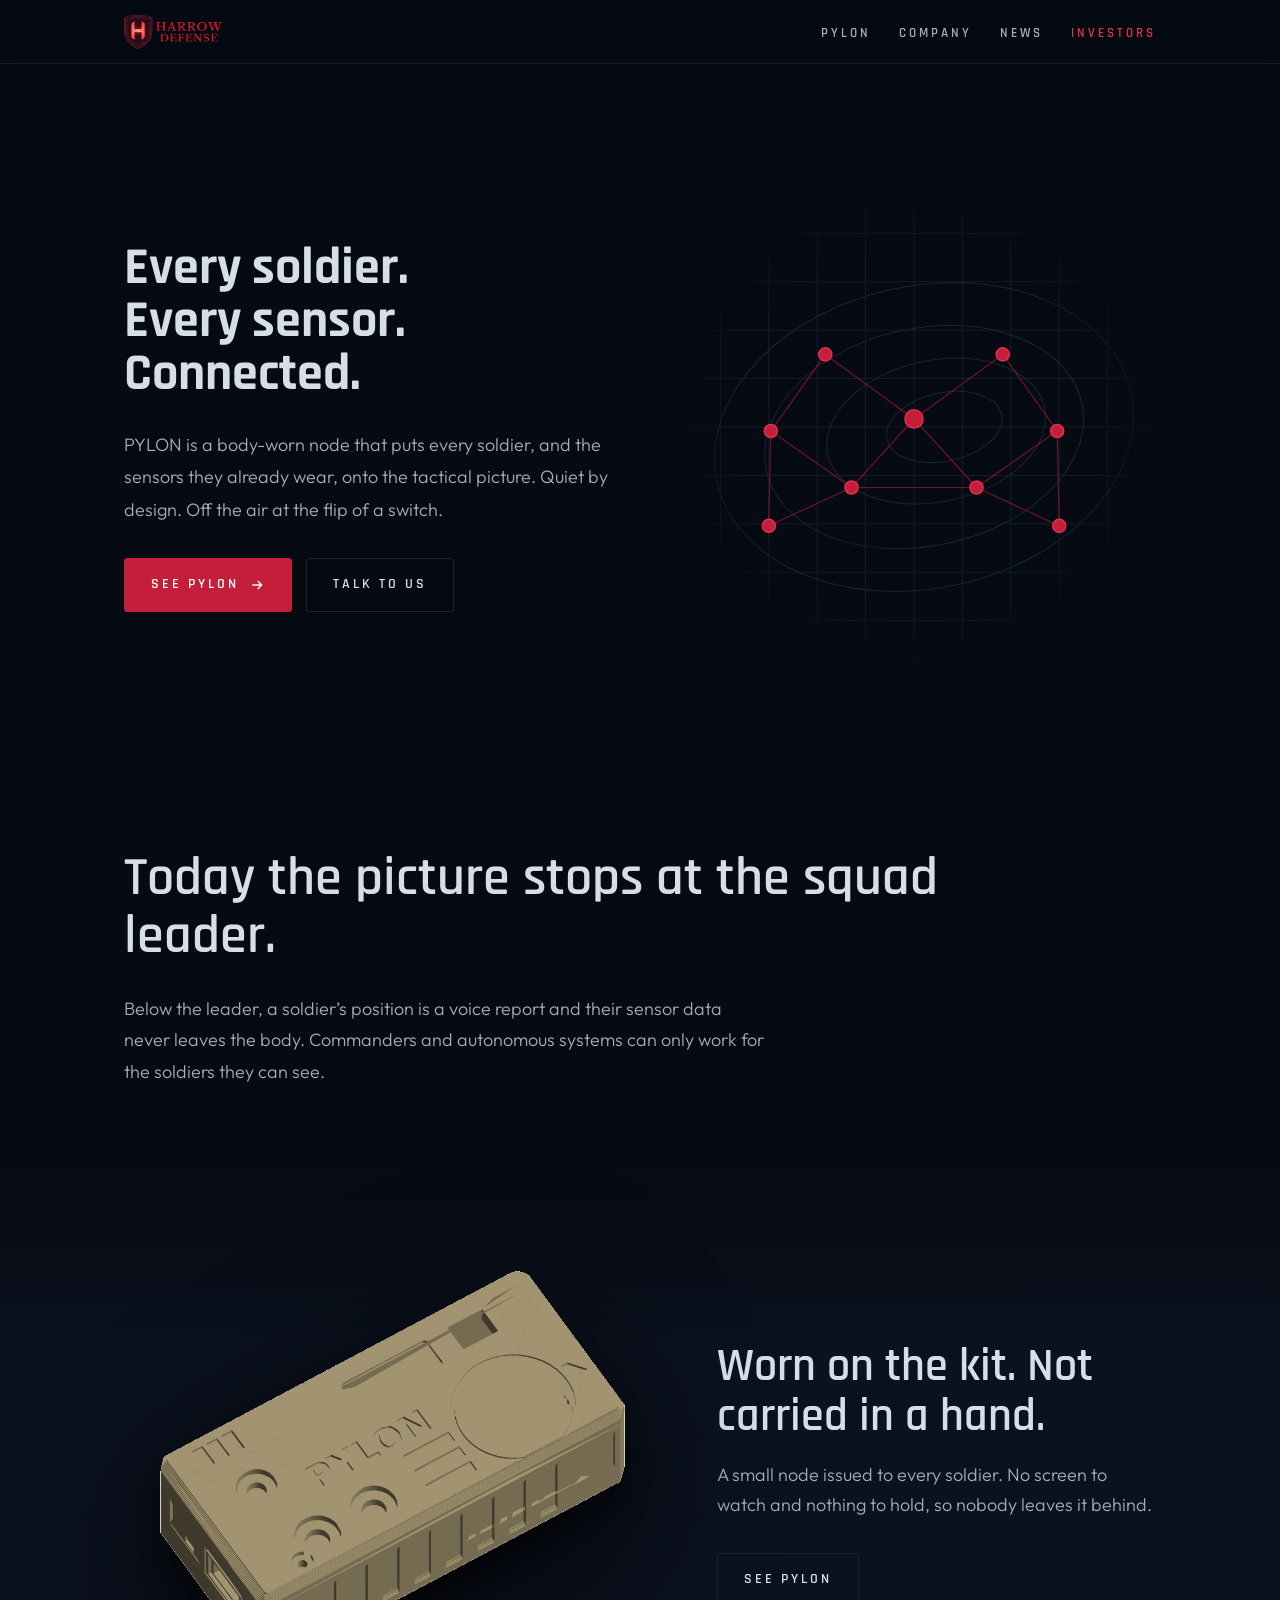
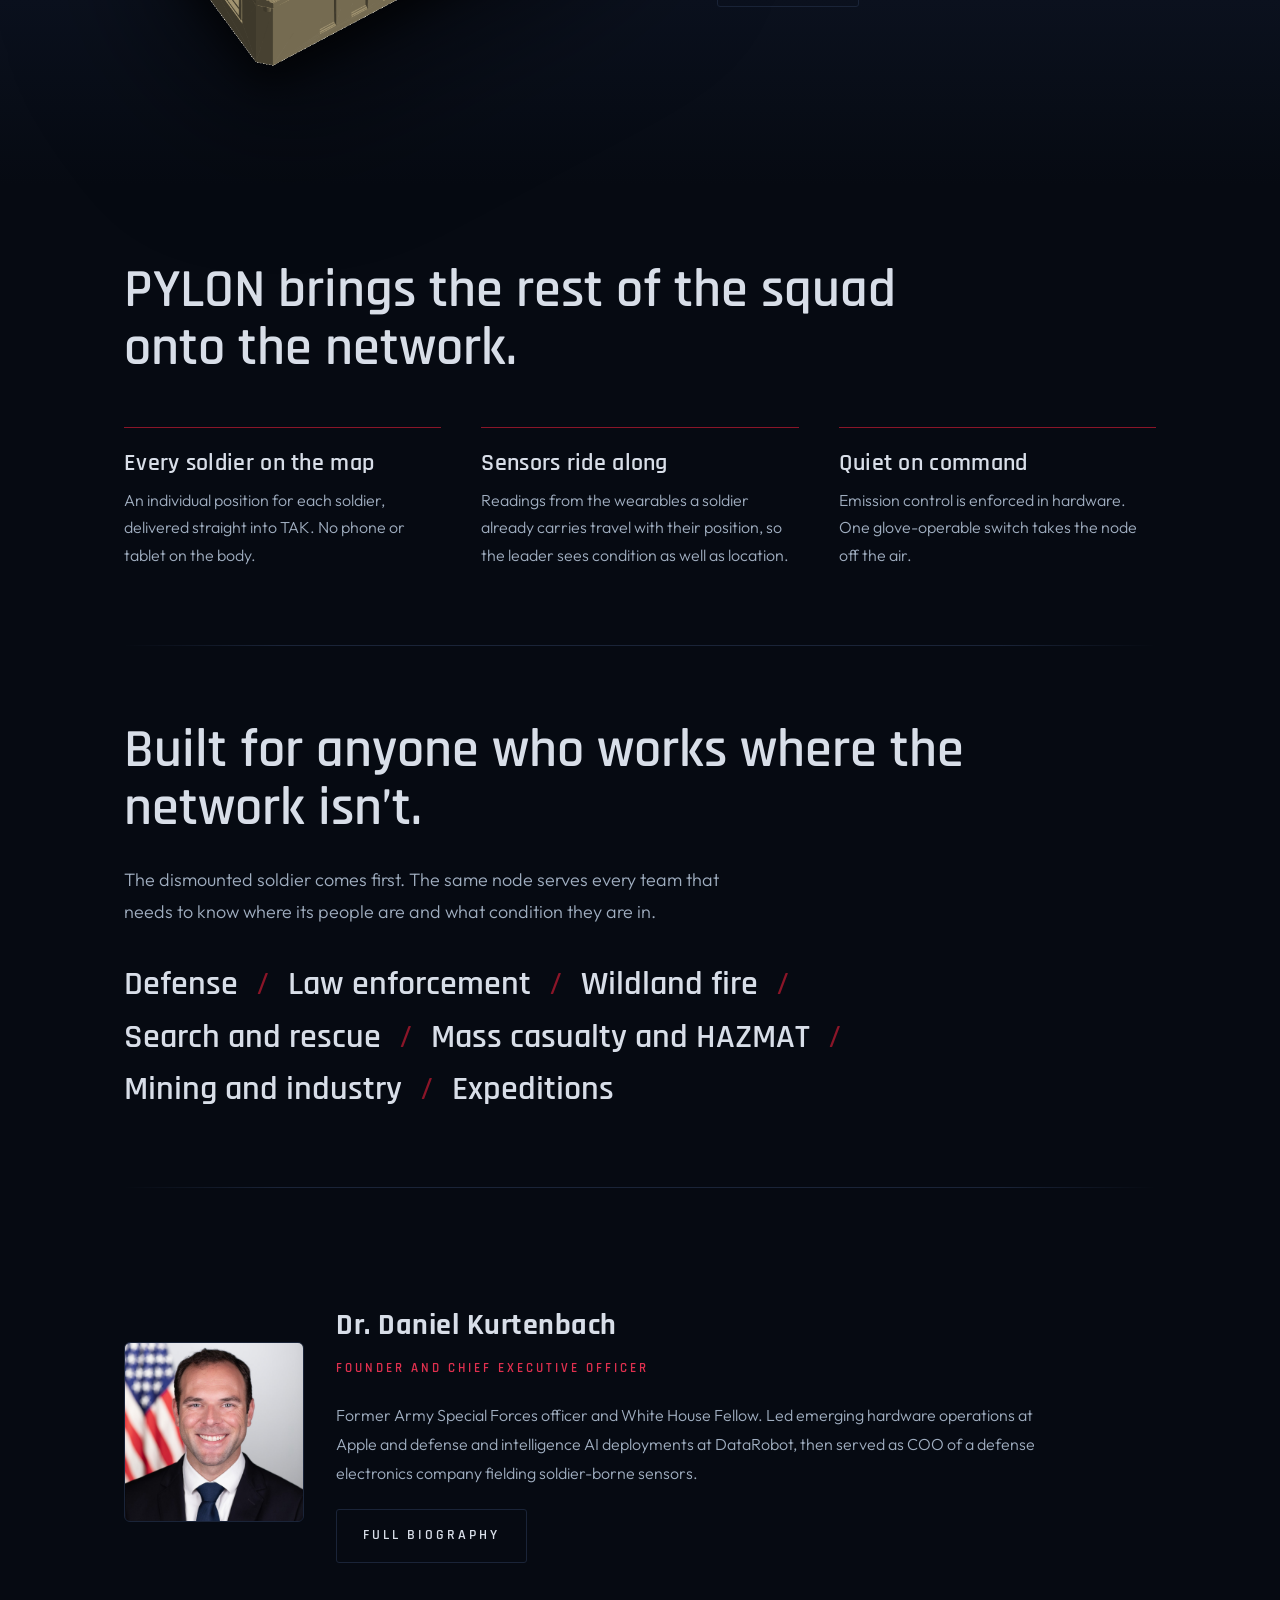
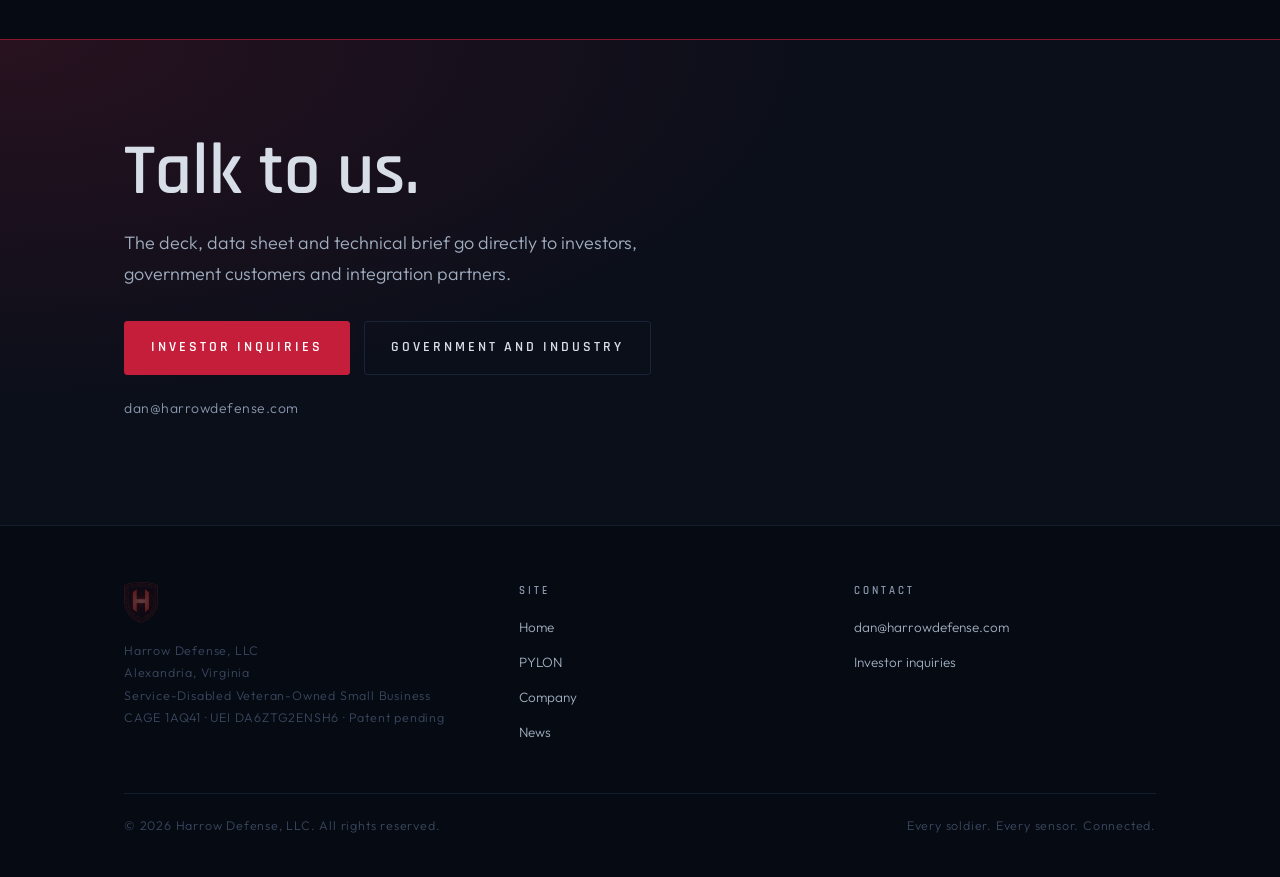
==== commit c62734c4: "Polish: product band on home, closing band, tighter spacing, brighter body text Co-Authored-By: Clau" ====
--- a/index.html
+++ b/index.html
@@ -126,7 +126,16 @@
   </div></div>
 </section>
 
-<div class="divider"><div class="divider-line"></div></div>
+<section class="band reveal" aria-label="PYLON">
+  <div class="wrap band-grid">
+    <div class="band-img"><img src="pylon-enclosure-render.png" alt="Engineering render of the PYLON enclosure" width="890" height="794" loading="lazy"></div>
+    <div>
+      <h2>Worn on the kit. Not carried in a hand.</h2>
+      <p>A small node issued to every soldier. No screen to watch and nothing to hold, so nobody leaves it behind.</p>
+      <div class="btn-row"><a class="btn btn-ghost" href="pylon.html">See PYLON</a></div>
+    </div>
+  </div>
+</section>
 
 <section class="reveal">
   <div class="wrap">
@@ -183,24 +192,15 @@
   </div>
 </section>
 
-<section class="reveal closer" id="investors">
-  <div class="wrap">
-    <div class="statement">
-      <h2>Talk to us.</h2>
-      <p>The deck, data sheet and technical brief are shared directly with investors, government customers and integration partners.</p>
-    </div>
-    <div class="contact-cols">
-      <div>
-        <h3>Investors</h3>
-        <p>For the deck and a conversation with the founder.</p>
-        <a class="contact-email" href="mailto:dan@harrowdefense.com?subject=Investor%20inquiry%20(Harrow%20Defense)">dan@harrowdefense.com</a>
-      </div>
-      <div>
-        <h3>Government and industry</h3>
-        <p>For capability briefs, demonstrations and integration.</p>
-        <a class="contact-email" href="mailto:dan@harrowdefense.com?subject=PYLON%20inquiry%20(Harrow%20Defense)">dan@harrowdefense.com</a>
-      </div>
-    </div>
+<section class="closer-band" id="investors">
+  <div class="wrap">
+    <h2>Talk to us.</h2>
+    <p>The deck, data sheet and technical brief go directly to investors, government customers and integration partners.</p>
+    <div class="btn-row">
+      <a class="btn btn-primary" href="mailto:dan@harrowdefense.com?subject=Investor%20inquiry%20(Harrow%20Defense)">Investor inquiries</a>
+      <a class="btn btn-ghost" href="mailto:dan@harrowdefense.com?subject=PYLON%20inquiry%20(Harrow%20Defense)">Government and industry</a>
+    </div>
+    <p class="closer-mail">dan@harrowdefense.com</p>
   </div>
 </section>
 </main>
--- a/site.css
+++ b/site.css
@@ -375,3 +375,38 @@
 :focus-visible { outline: 2px solid var(--red-bright); outline-offset: 3px; }
 .squad svg { -webkit-mask-image: radial-gradient(circle at 50% 50%, #000 52%, transparent 72%); mask-image: radial-gradient(circle at 50% 50%, #000 52%, transparent 72%); }
 @media (max-width: 640px) { .hero-lean { padding-bottom: 8px; } .hero-lean .squad, .hero-lean .render { max-width: 340px; } }
+
+/* ========== POLISH (2026-10-19) ========== */
+:root { --text-muted: #8a97ad; }
+section { padding: 76px 0; }
+.hero-lean { min-height: 86vh; }
+.statement p, .trio p { color: var(--text-secondary); }
+.trio p { font-size: 16px; }
+
+/* Product band */
+.band { padding: 0; background: linear-gradient(180deg, rgba(13,19,34,0) 0%, #0b111e 30%, #0b111e 70%, rgba(13,19,34,0) 100%); }
+.band-grid { display: grid; grid-template-columns: 1.1fr 0.9fr; gap: 56px; align-items: center; padding: 72px 24px; }
+.band-img img { width: 100%; max-width: 620px; filter: drop-shadow(0 40px 70px rgba(0,0,0,.65)); }
+.band h2 { font-size: clamp(30px, 3.8vw, 46px); line-height: 1.08; margin-bottom: 18px; }
+.band p { font-size: 18px; color: var(--text-secondary); line-height: 1.7; max-width: 440px; }
+
+/* Closing band */
+.closer-band { padding: 96px 0 104px; border-top: 1px solid var(--red-dim);
+  background: radial-gradient(120% 140% at 0% 0%, rgba(196,30,58,0.16), rgba(196,30,58,0) 55%), var(--bg-surface); }
+.closer-band h2 { font-size: clamp(40px, 6vw, 72px); line-height: 1; margin-bottom: 20px; }
+.closer-band p { font-size: 18px; color: var(--text-secondary); max-width: 560px; line-height: 1.7; }
+.closer-band .closer-mail { margin-top: 22px; font-size: 14px; color: var(--text-muted); letter-spacing: .5px; }
+.closer-band + footer { border-top: none; }
+
+@media (max-width: 980px) {
+  .band-grid { grid-template-columns: 1fr; gap: 28px; padding: 56px 24px; }
+  .band-img img { max-width: 420px; }
+}
+@media (max-width: 640px) {
+  section { padding: 52px 0; }
+  .hero-lean { min-height: 0; }
+  .band-grid { padding: 40px 18px; }
+  .band p, .closer-band p { font-size: 16px; }
+  .closer-band { padding: 64px 0 72px; }
+}
+@media (max-width: 640px) { .founder-mini { grid-template-columns: 1fr; gap: 18px; } .founder-mini .portrait { max-width: 140px; } }
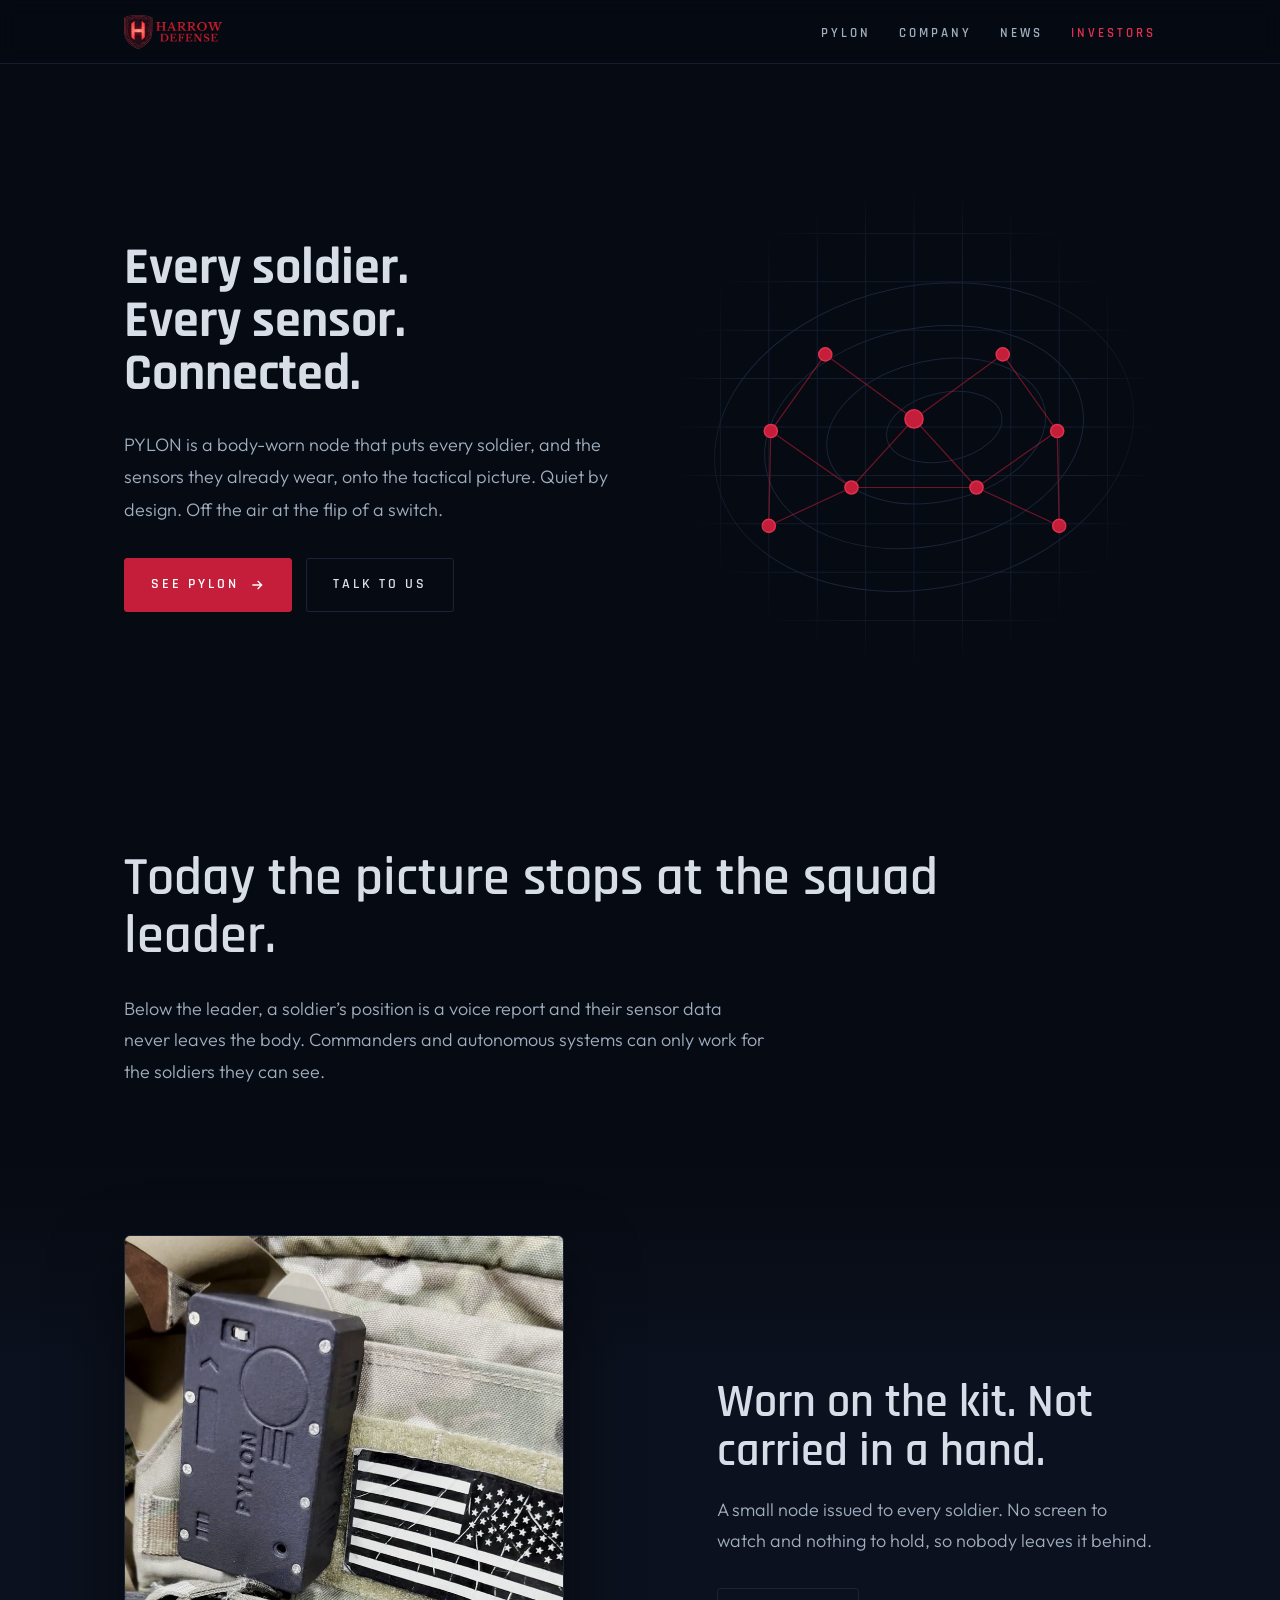
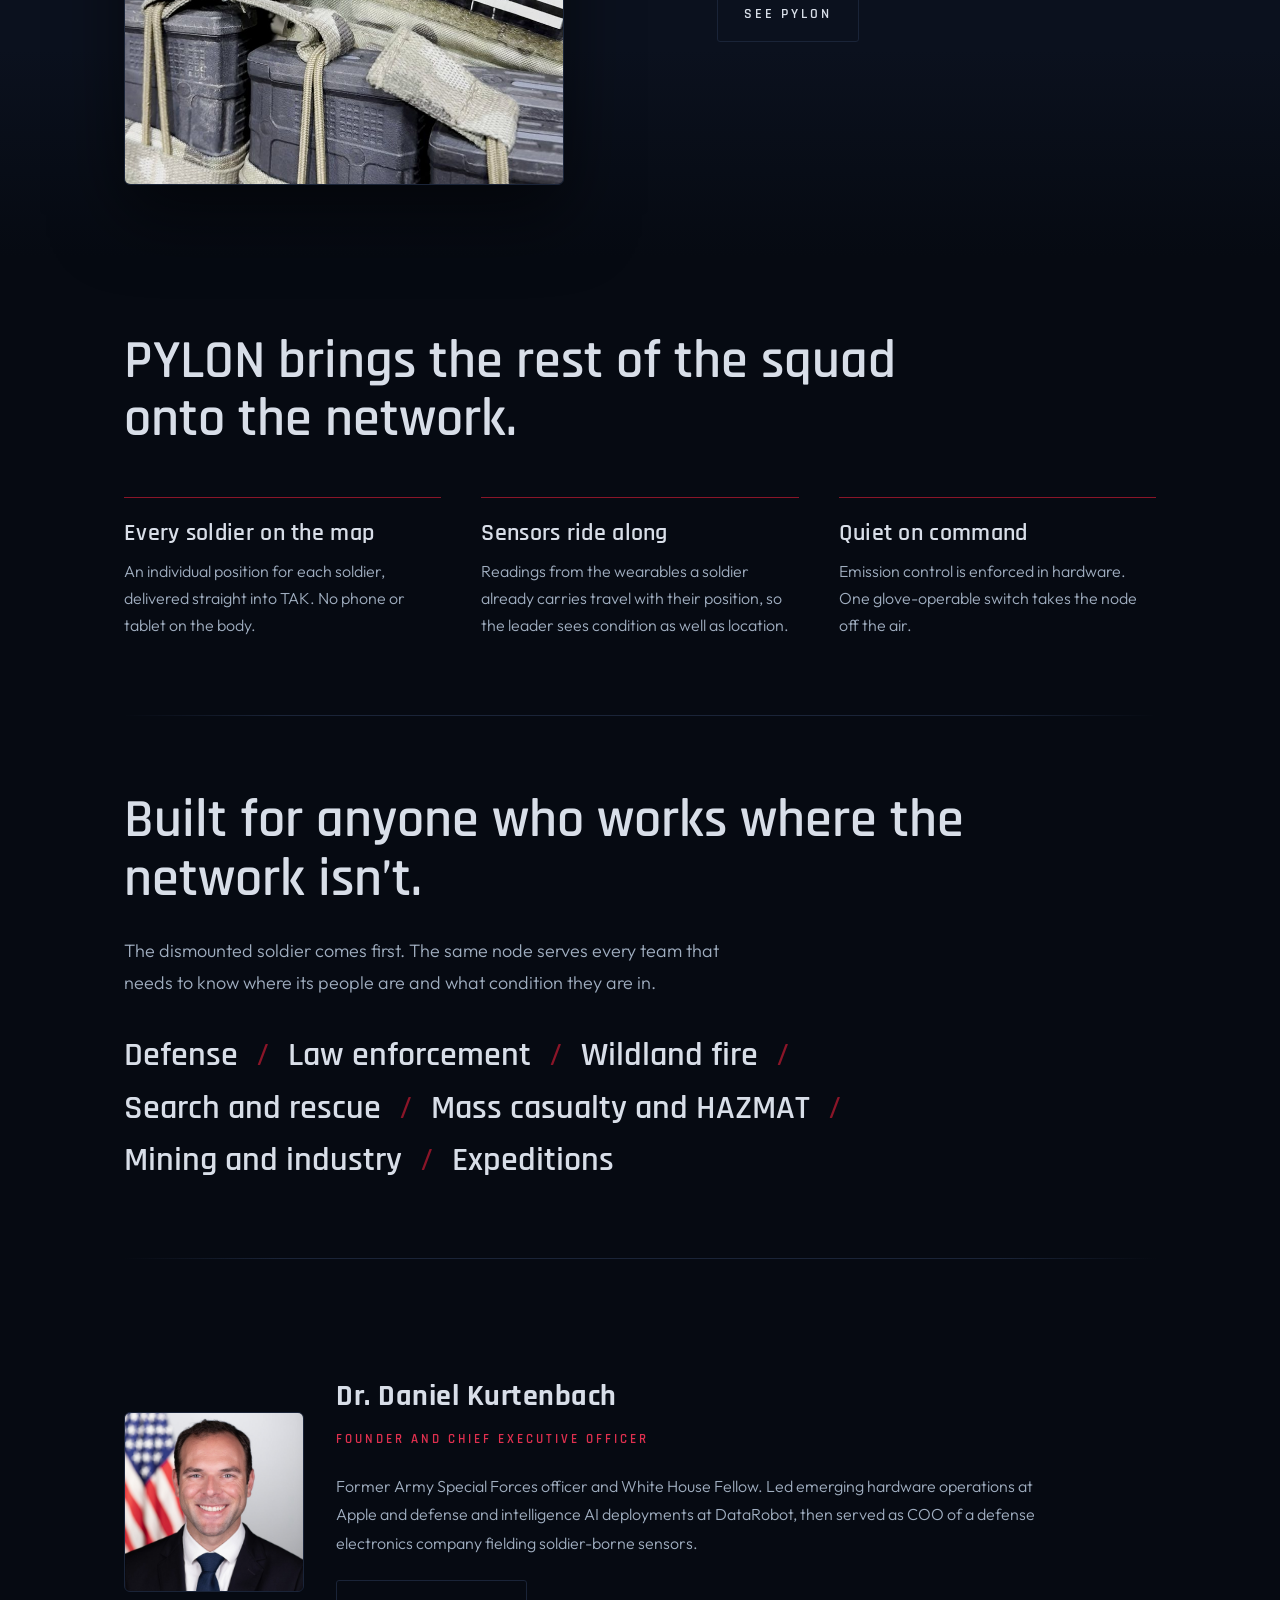
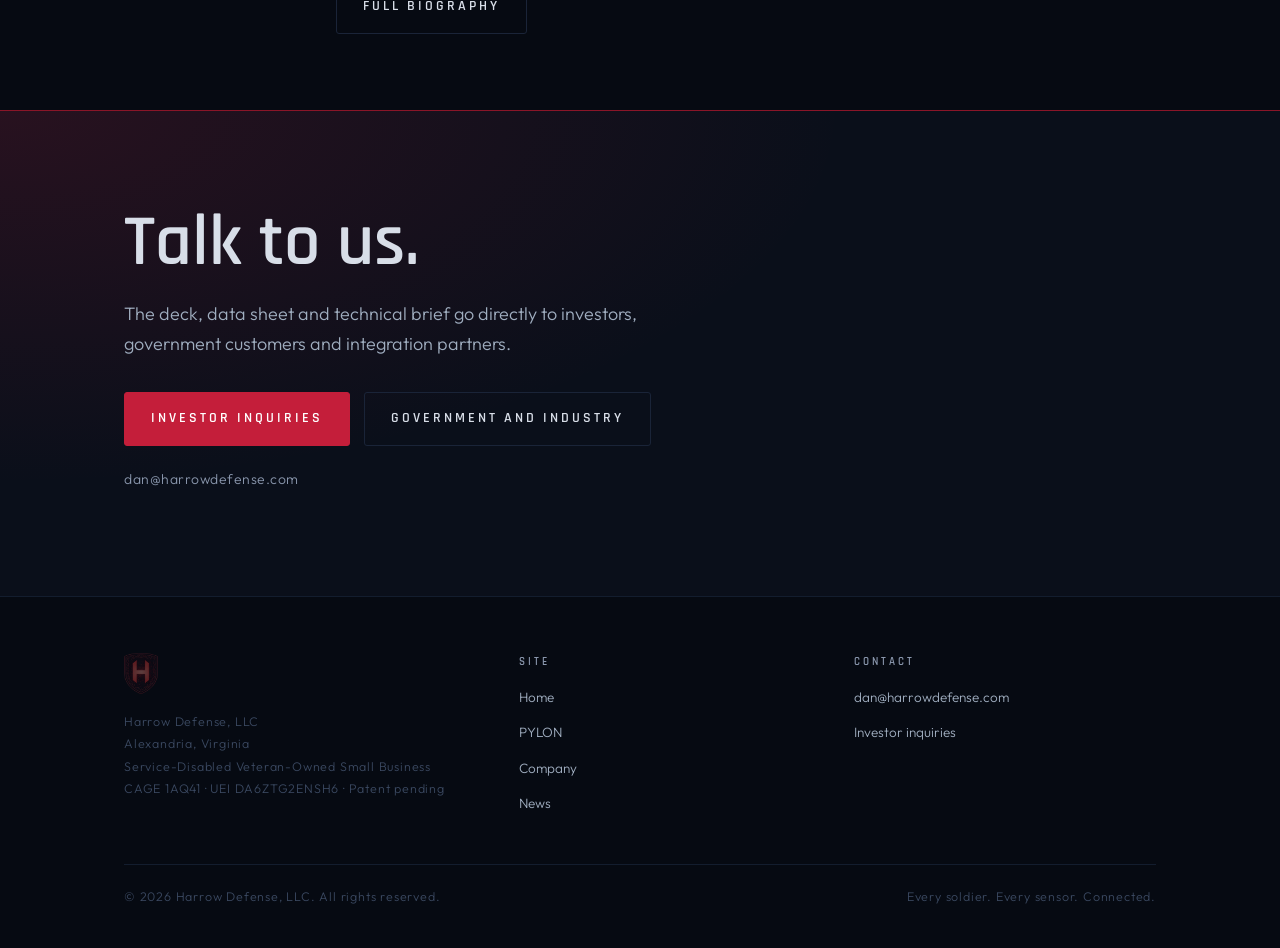
==== commit 002466c2: "Home: real photo of PYLON worn on a plate carrier Co-Authored-By: Claude Opus 5.5 <noreply@anthropic" ====
--- a/index.html
+++ b/index.html
@@ -128,7 +128,7 @@
 
 <section class="band reveal" aria-label="PYLON">
   <div class="wrap band-grid">
-    <div class="band-img"><img src="pylon-enclosure-render.png" alt="Engineering render of the PYLON enclosure" width="890" height="794" loading="lazy"></div>
+    <div class="band-img photo"><img src="pylon-worn.jpg" alt="PYLON mounted on a plate carrier beside a flag patch and magazine pouches" width="864" height="1080" loading="lazy"></div>
     <div>
       <h2>Worn on the kit. Not carried in a hand.</h2>
       <p>A small node issued to every soldier. No screen to watch and nothing to hold, so nobody leaves it behind.</p>
--- a/site.css
+++ b/site.css
@@ -410,3 +410,5 @@
   .closer-band { padding: 64px 0 72px; }
 }
 @media (max-width: 640px) { .founder-mini { grid-template-columns: 1fr; gap: 18px; } .founder-mini .portrait { max-width: 140px; } }
+.band-img.photo img { max-width: 440px; border-radius: 6px; filter: none; box-shadow: 0 30px 70px rgba(0,0,0,.55); border: 1px solid var(--border); }
+@media (max-width: 980px) { .band-img.photo img { max-width: 360px; } }
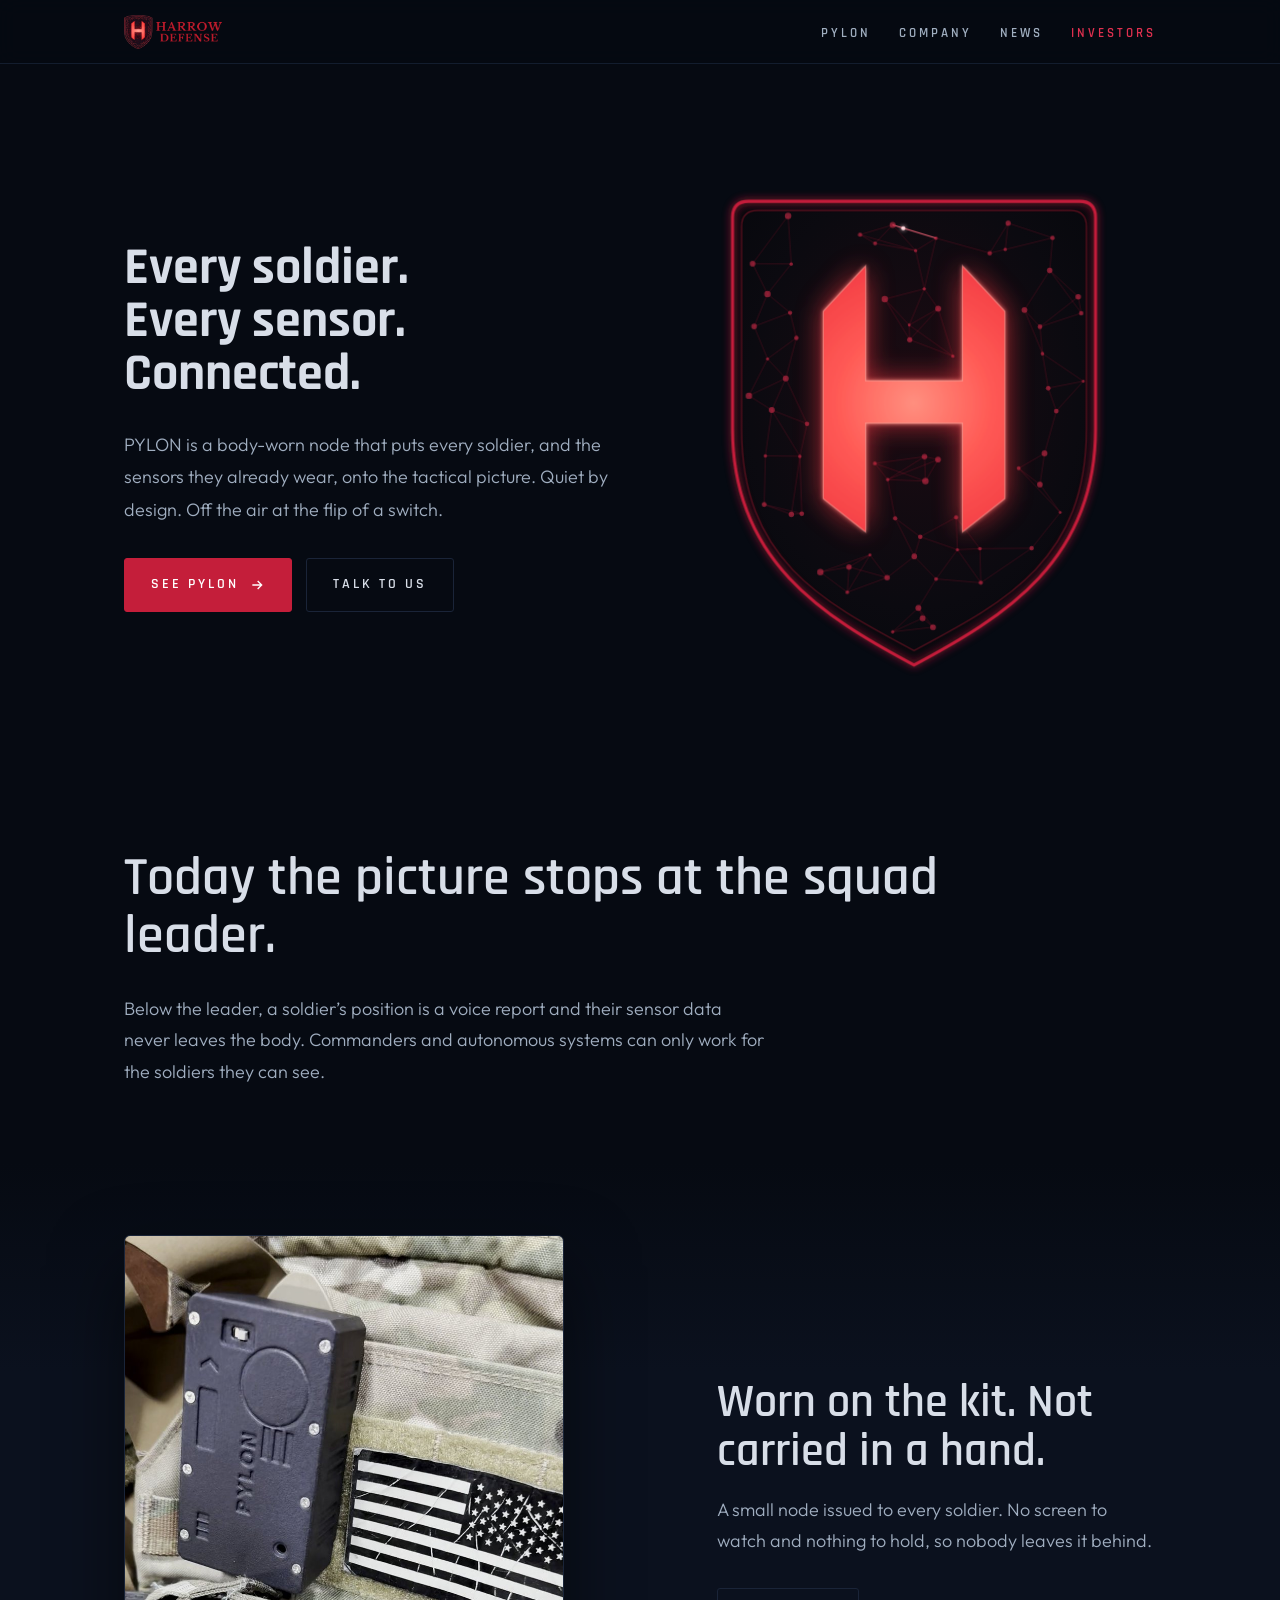
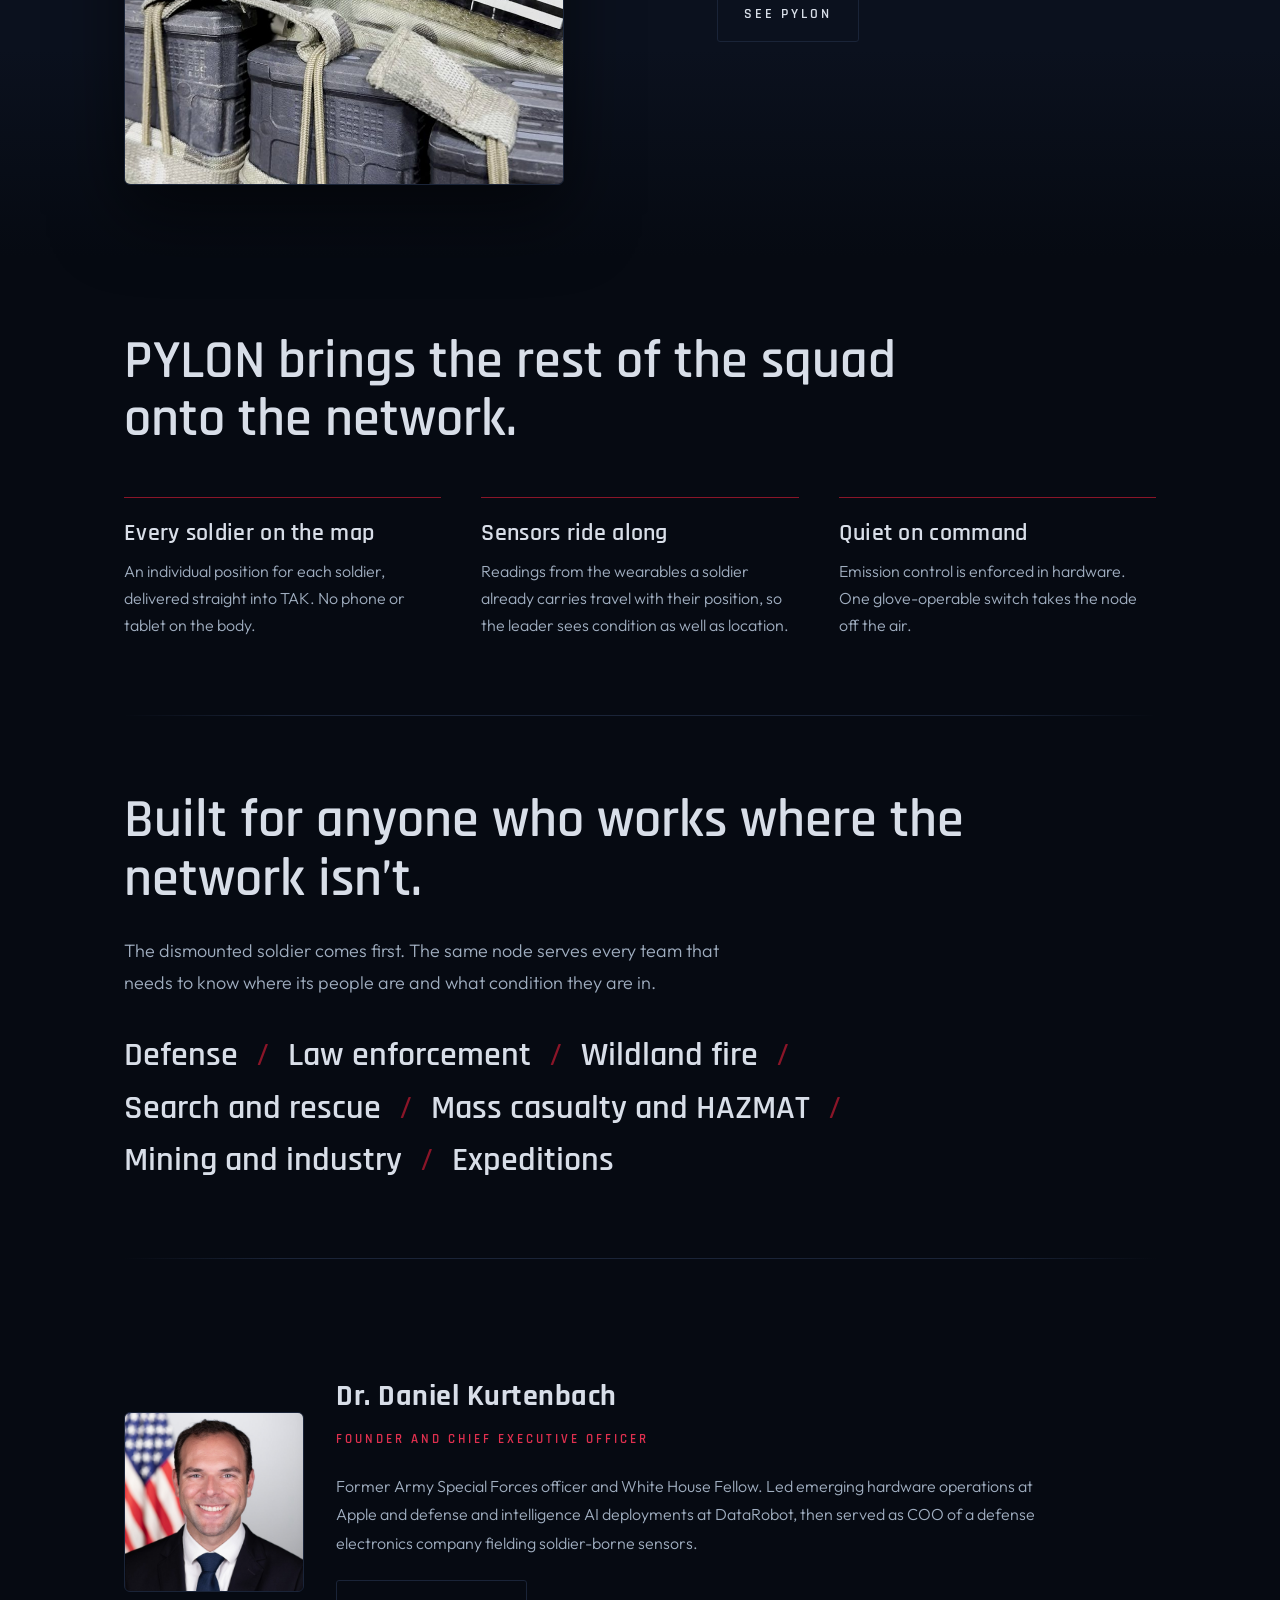
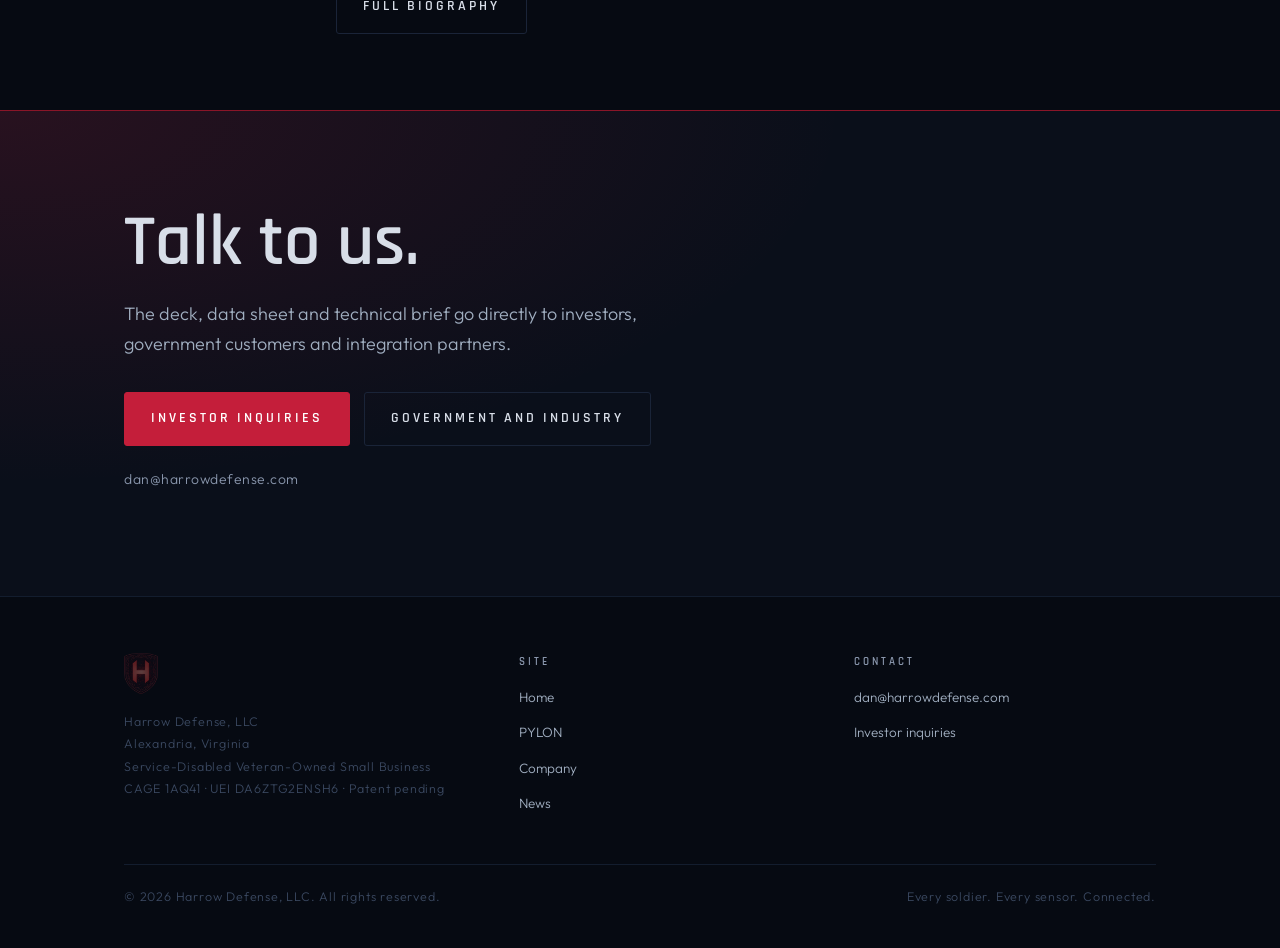
==== commit c337c2e2: "Add files via upload" ====
--- a/index.html
+++ b/index.html
@@ -84,38 +84,51 @@
         <a class="btn btn-ghost" href="#investors">Talk to us</a>
       </div>
     </div>
-    <div class="squad">
-      <svg viewBox="0 0 480 480" role="img" aria-label="A squad of soldiers, each a node on the network, linked to one another and to their leader">
-<g class="grid" aria-hidden="true"><line x1="0" y1="0" x2="0" y2="480"/><line x1="48" y1="0" x2="48" y2="480"/><line x1="96" y1="0" x2="96" y2="480"/><line x1="144" y1="0" x2="144" y2="480"/><line x1="192" y1="0" x2="192" y2="480"/><line x1="240" y1="0" x2="240" y2="480"/><line x1="288" y1="0" x2="288" y2="480"/><line x1="336" y1="0" x2="336" y2="480"/><line x1="384" y1="0" x2="384" y2="480"/><line x1="432" y1="0" x2="432" y2="480"/><line x1="480" y1="0" x2="480" y2="480"/><line x1="0" y1="0" x2="480" y2="0"/><line x1="0" y1="48" x2="480" y2="48"/><line x1="0" y1="96" x2="480" y2="96"/><line x1="0" y1="144" x2="480" y2="144"/><line x1="0" y1="192" x2="480" y2="192"/><line x1="0" y1="240" x2="480" y2="240"/><line x1="0" y1="288" x2="480" y2="288"/><line x1="0" y1="336" x2="480" y2="336"/><line x1="0" y1="384" x2="480" y2="384"/><line x1="0" y1="432" x2="480" y2="432"/><line x1="0" y1="480" x2="480" y2="480"/></g>
-<g aria-hidden="true"><ellipse class="contour" cx="250" cy="250" rx="210" ry="150" transform="rotate(-12 250 250)"/><ellipse class="contour" cx="250" cy="250" rx="160" ry="108" transform="rotate(-12 250 250)"/><ellipse class="contour" cx="262" cy="244" rx="110" ry="70" transform="rotate(-12 262 244)"/><ellipse class="contour" cx="270" cy="240" rx="58" ry="34" transform="rotate(-12 270 240)"/></g>
-<g aria-hidden="true">
-<line class="link" x1="240" y1="232" x2="152" y2="168" style="--d:0.45s"/>
-<line class="link" x1="240" y1="232" x2="328" y2="168" style="--d:0.70s"/>
-<line class="link" x1="240" y1="232" x2="178" y2="300" style="--d:0.95s"/>
-<line class="link" x1="240" y1="232" x2="302" y2="300" style="--d:1.20s"/>
-<line class="link" x1="152" y1="168" x2="98" y2="244" style="--d:1.60s"/>
-<line class="link" x1="98" y1="244" x2="178" y2="300" style="--d:1.60s"/>
-<line class="link" x1="98" y1="244" x2="96" y2="338" style="--d:2.05s"/>
-<line class="link" x1="328" y1="168" x2="382" y2="244" style="--d:1.80s"/>
-<line class="link" x1="382" y1="244" x2="302" y2="300" style="--d:1.80s"/>
-<line class="link" x1="382" y1="244" x2="384" y2="338" style="--d:2.25s"/>
-<line class="link" x1="178" y1="300" x2="302" y2="300" style="--d:1.20s"/>
-<line class="link" x1="178" y1="300" x2="96" y2="338" style="--d:2.05s"/>
-<line class="link" x1="302" y1="300" x2="384" y2="338" style="--d:2.25s"/>
-</g><g aria-hidden="true">
-<circle class="halo" cx="240" cy="232" r="9"/>
-<circle class="node lead-node" cx="240" cy="232" r="9"/>
-<circle class="node" cx="152" cy="168" r="6.5" style="--d:0.70s"/>
-<circle class="node" cx="328" cy="168" r="6.5" style="--d:0.95s"/>
-<circle class="node" cx="178" cy="300" r="6.5" style="--d:1.20s"/>
-<circle class="node" cx="302" cy="300" r="6.5" style="--d:1.45s"/>
-<circle class="node" cx="98" cy="244" r="6.5" style="--d:1.85s"/>
-<circle class="node" cx="382" cy="244" r="6.5" style="--d:2.05s"/>
-<circle class="node" cx="96" cy="338" r="6.5" style="--d:2.30s"/>
-<circle class="node" cx="384" cy="338" r="6.5" style="--d:2.50s"/>
-</g></svg>
-
-    </div>
+    <div class="shield-mesh" id="shieldMesh">
+        <svg viewBox="0 0 480 520" role="img" aria-label="Harrow Defense shield drawn as a live mesh network">
+          <defs>
+            <radialGradient id="sm-fill" cx="50%" cy="42%" r="65%">
+              <stop offset="0%" stop-color="#1c0b12"/>
+              <stop offset="70%" stop-color="#0b0a10"/>
+              <stop offset="100%" stop-color="#07080d"/>
+            </radialGradient>
+            <radialGradient id="sm-h" gradientUnits="userSpaceOnUse" cx="240" cy="236" r="170">
+              <stop offset="0%" stop-color="#ff8f7f"/>
+              <stop offset="45%" stop-color="#ff5a55"/>
+              <stop offset="100%" stop-color="#f0333f"/>
+            </radialGradient>
+            <filter id="sm-h-bloom" x="-40%" y="-40%" width="180%" height="180%">
+              <feGaussianBlur stdDeviation="14"/>
+            </filter>
+            <filter id="sm-glow" x="-30%" y="-30%" width="160%" height="160%">
+              <feGaussianBlur stdDeviation="9" result="b"/>
+              <feMerge><feMergeNode in="b"/><feMergeNode in="SourceGraphic"/></feMerge>
+            </filter>
+            <filter id="sm-glow-small" x="-200%" y="-200%" width="500%" height="500%">
+              <feGaussianBlur stdDeviation="2.2" result="b"/>
+              <feMerge><feMergeNode in="b"/><feMergeNode in="SourceGraphic"/></feMerge>
+            </filter>
+            <filter id="sm-rim-glow" x="-10%" y="-10%" width="120%" height="120%">
+              <feGaussianBlur stdDeviation="4" result="b"/>
+              <feMerge><feMergeNode in="b"/><feMergeNode in="SourceGraphic"/></feMerge>
+            </filter>
+            <clipPath id="sm-clip"><path id="sm-clip-path"/></clipPath>
+          </defs>
+          <path id="sm-body" fill="url(#sm-fill)"/>
+          <g class="field" clip-path="url(#sm-clip)">
+            <g id="sm-edges"></g>
+            <g id="sm-halos"></g>
+            <g id="sm-nodes"></g>
+            <g id="sm-packets"></g>
+          </g>
+          <path id="sm-rim-inner" class="rim-inner"/>
+          <path id="sm-rim" class="rim" filter="url(#sm-rim-glow)"/>
+          <g class="h-mark">
+            <path id="sm-h-glow" class="h-glow" fill="#ff3b45" opacity=".7" filter="url(#sm-h-bloom)"/>
+            <path id="sm-h-face" fill="url(#sm-h)" stroke="#ffb3a8" stroke-width="1.2" stroke-opacity=".45" stroke-linejoin="miter" filter="url(#sm-glow-small)"/>
+          </g>
+        </svg>
+      </div>
   </div>
 </div>
 
@@ -237,5 +250,6 @@
 </footer>
 
 <script src="site.js"></script>
+<script src="shield-mesh.js"></script>
 </body>
 </html>
--- a/site.css
+++ b/site.css
@@ -412,3 +412,36 @@
 @media (max-width: 640px) { .founder-mini { grid-template-columns: 1fr; gap: 18px; } .founder-mini .portrait { max-width: 140px; } }
 .band-img.photo img { max-width: 440px; border-radius: 6px; filter: none; box-shadow: 0 30px 70px rgba(0,0,0,.55); border: 1px solid var(--border); }
 @media (max-width: 980px) { .band-img.photo img { max-width: 360px; } }
+
+/* ---- Home hero: Harrow shield live mesh (2026-10-20) ---- */
+.shield-mesh{width:100%;max-width:520px;aspect-ratio:480/520;margin-left:auto}
+.shield-mesh svg{width:100%;height:100%;display:block;overflow:visible}
+.shield-mesh .rim{fill:none;stroke:var(--red);stroke-width:3;stroke-linejoin:round;
+  stroke-dasharray:1700;stroke-dashoffset:1700;animation:sm-draw 1.6s ease-out .1s forwards}
+.shield-mesh .rim-inner{fill:none;stroke:#5c1220;stroke-width:1.2;opacity:0;animation:sm-fade .8s ease-out 1.2s forwards}
+.shield-mesh .field{opacity:0;animation:sm-fade 1s ease-out .6s forwards}
+.shield-mesh .edge{stroke:var(--red);stroke-width:.7;stroke-opacity:.32;fill:none}
+.shield-mesh .edge.lit{stroke:#ff6b7f;stroke-opacity:.9;stroke-width:1.1;transition:stroke-opacity .2s}
+.shield-mesh .node{fill:var(--red-bright);transform-box:fill-box;transform-origin:center;
+  opacity:0;animation:sm-pop .5s ease-out forwards, sm-blink var(--bd,4s) ease-in-out var(--bl,2s) infinite}
+.shield-mesh .spark{fill:#ff8a99;transform-box:fill-box;transform-origin:center;animation:sm-flash .6s ease-out forwards}
+.shield-mesh .packet{fill:#ffd6dc;filter:url(#sm-glow-small)}
+.shield-mesh .halo{fill:none;stroke:var(--red-bright);stroke-width:1;opacity:0;transform-box:fill-box;transform-origin:center;
+  animation:sm-halo 3.6s ease-out infinite}
+.shield-mesh .h-mark{opacity:0;animation:sm-fade .9s ease-out 1.4s forwards}
+.shield-mesh .h-glow{animation:sm-breathe 5s ease-in-out 2.4s infinite}
+@keyframes sm-draw{to{stroke-dashoffset:0}}
+@keyframes sm-fade{to{opacity:1}}
+@keyframes sm-pop{0%{opacity:0;transform:scale(.2)}100%{opacity:.55;transform:scale(1)}}
+@keyframes sm-blink{0%,100%{opacity:.35}50%{opacity:1}}
+@keyframes sm-flash{0%{opacity:1;transform:scale(1)}100%{opacity:0;transform:scale(3.2)}}
+@keyframes sm-halo{0%{opacity:.55;transform:scale(1)}100%{opacity:0;transform:scale(5)}}
+@keyframes sm-breathe{0%,100%{opacity:.55}50%{opacity:1}}
+@media (prefers-reduced-motion:reduce){
+  .shield-mesh .rim{animation:none;stroke-dashoffset:0}
+  .shield-mesh .rim-inner,.shield-mesh .field,.shield-mesh .h-mark{animation:none;opacity:1}
+  .shield-mesh .node{animation:none;opacity:.7}
+  .shield-mesh .halo,.shield-mesh .h-glow{animation:none}
+}
+@media (max-width: 980px) { .hero-lean .shield-mesh { margin: 0; max-width: 420px; } }
+@media (max-width: 640px) { .hero-lean .shield-mesh { max-width: 340px; } }
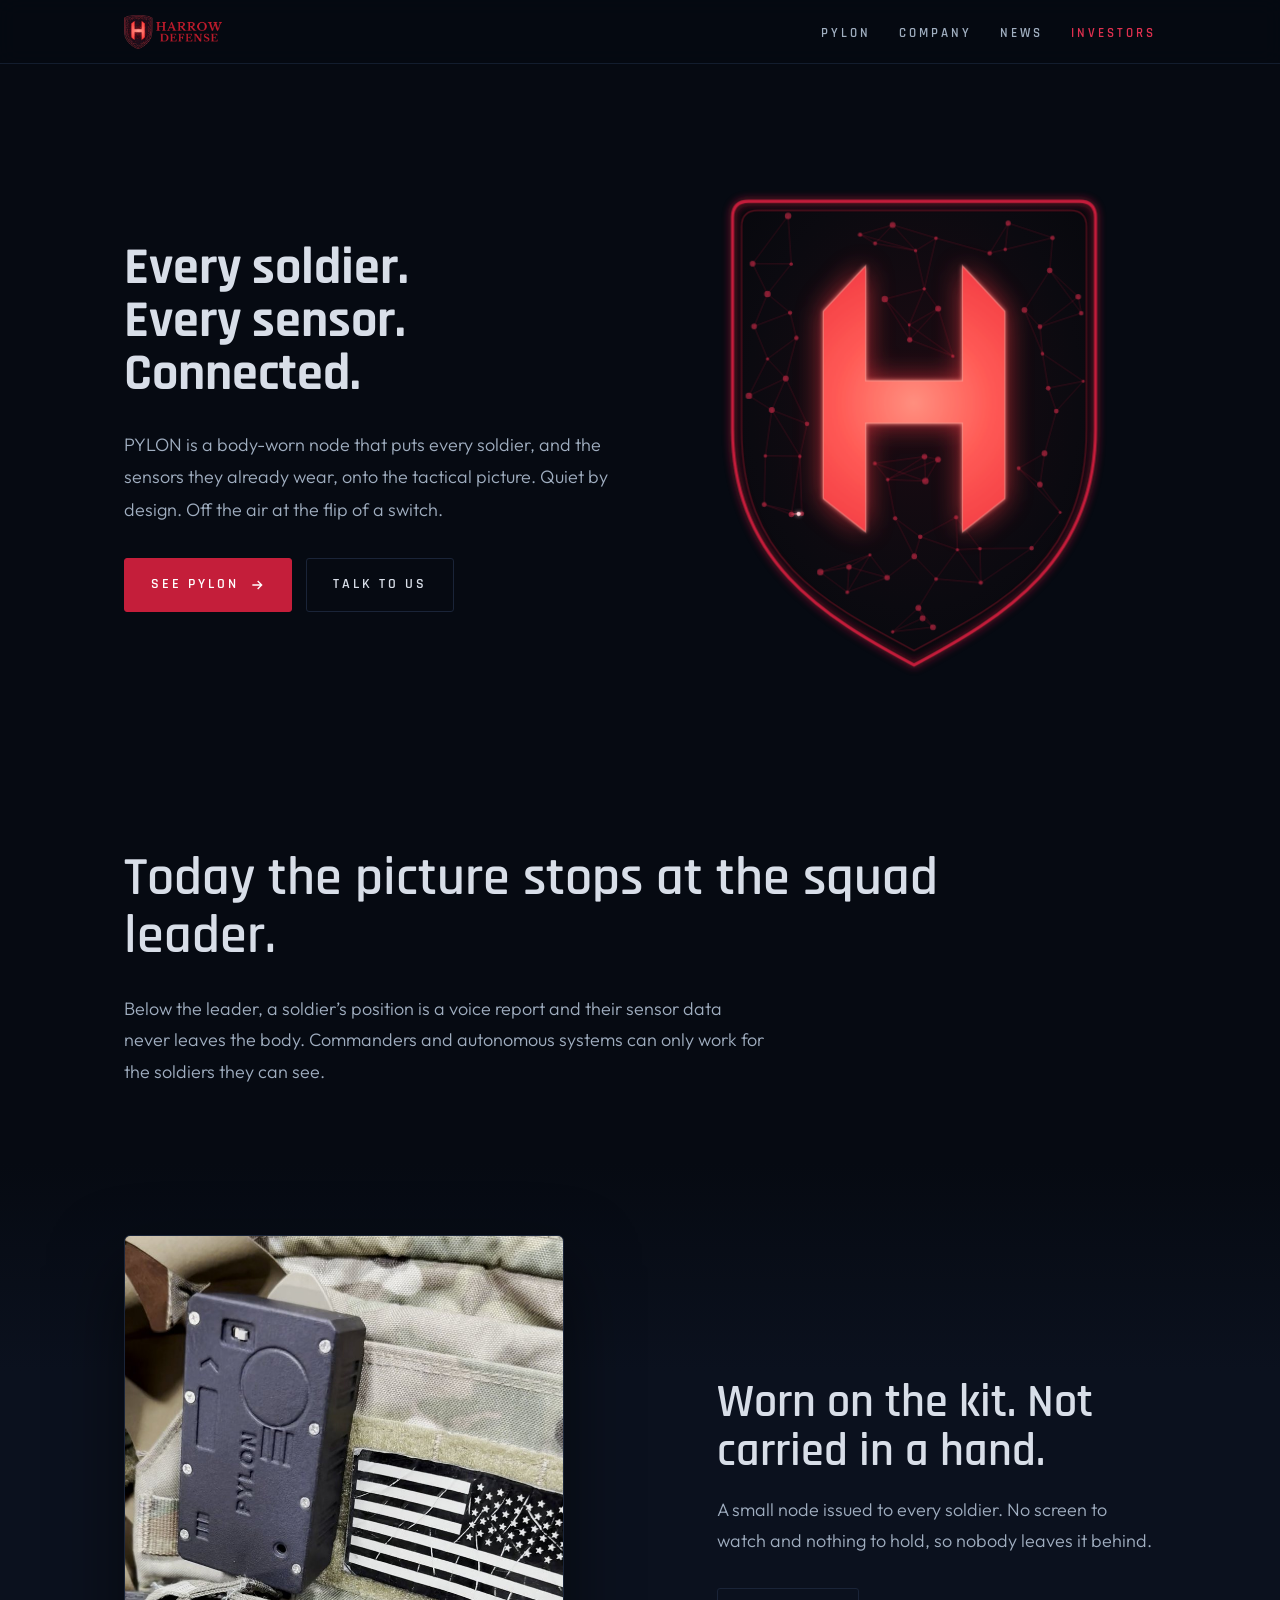
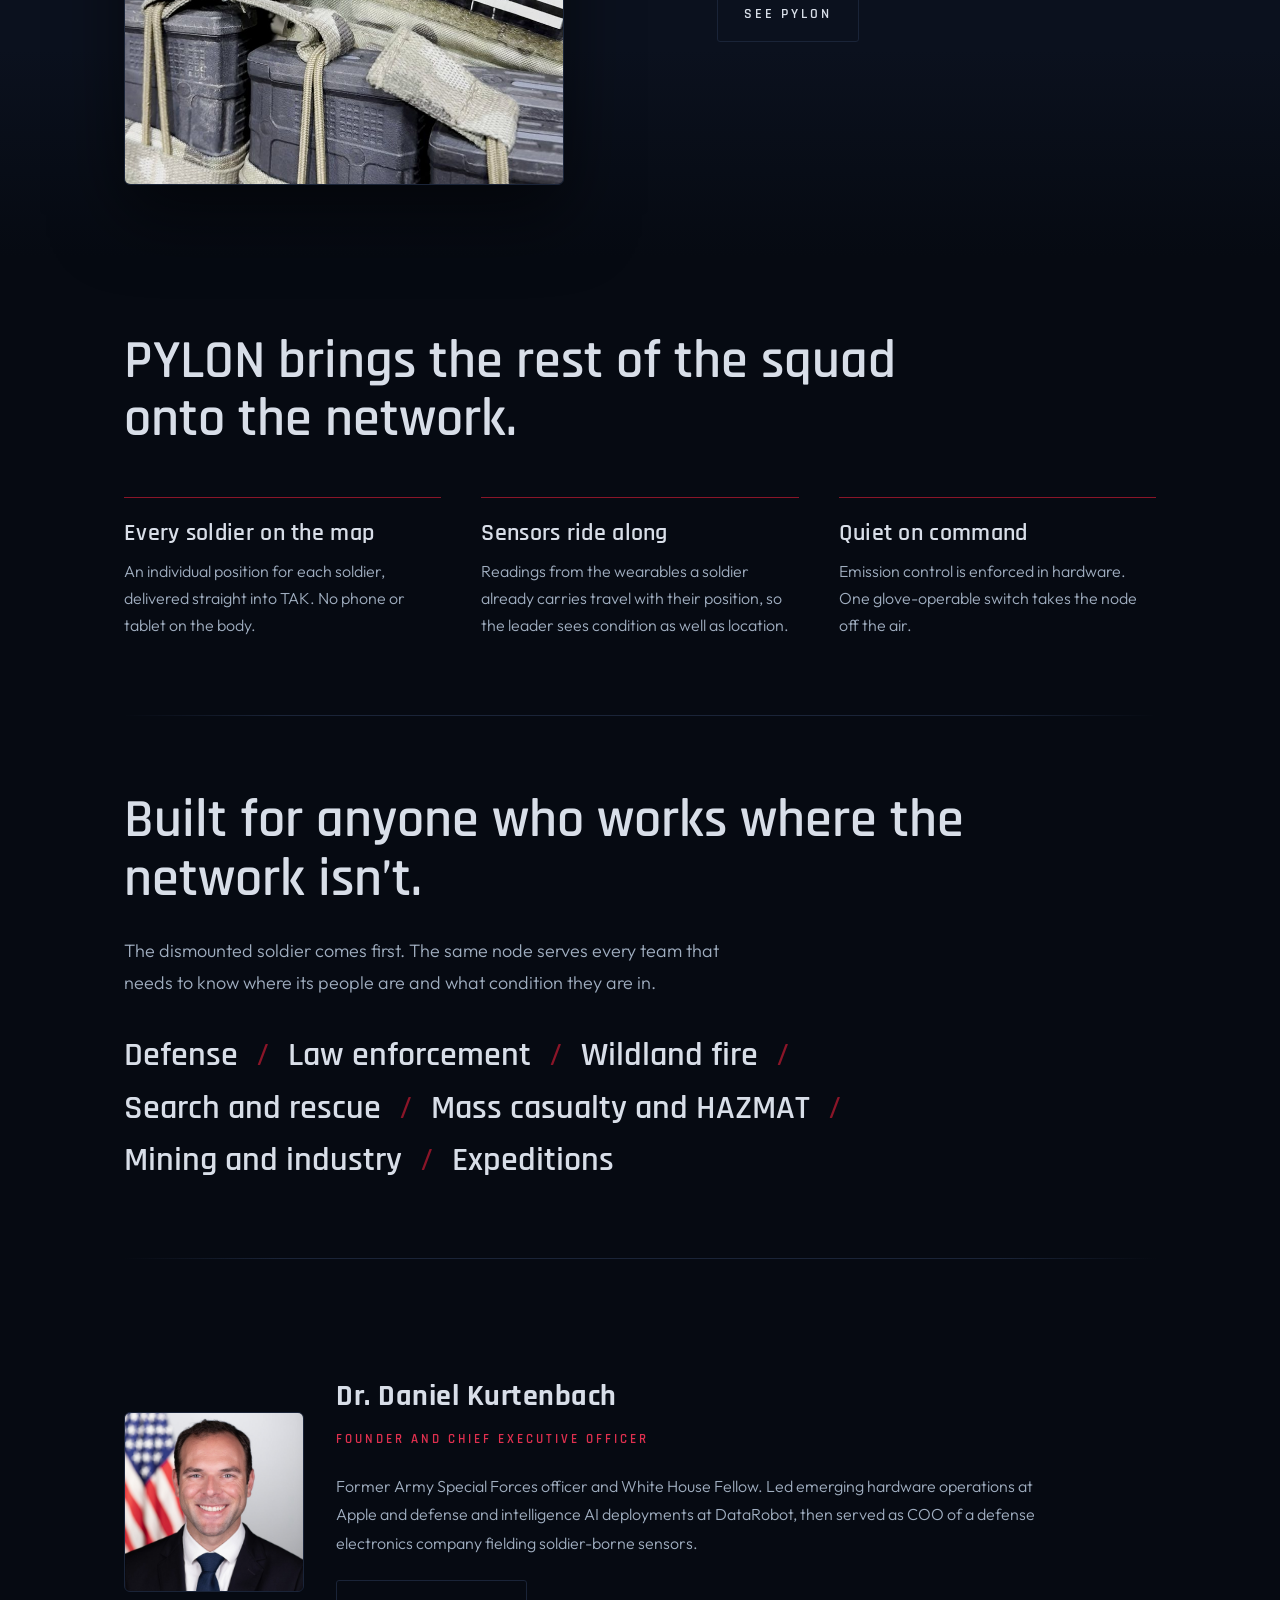
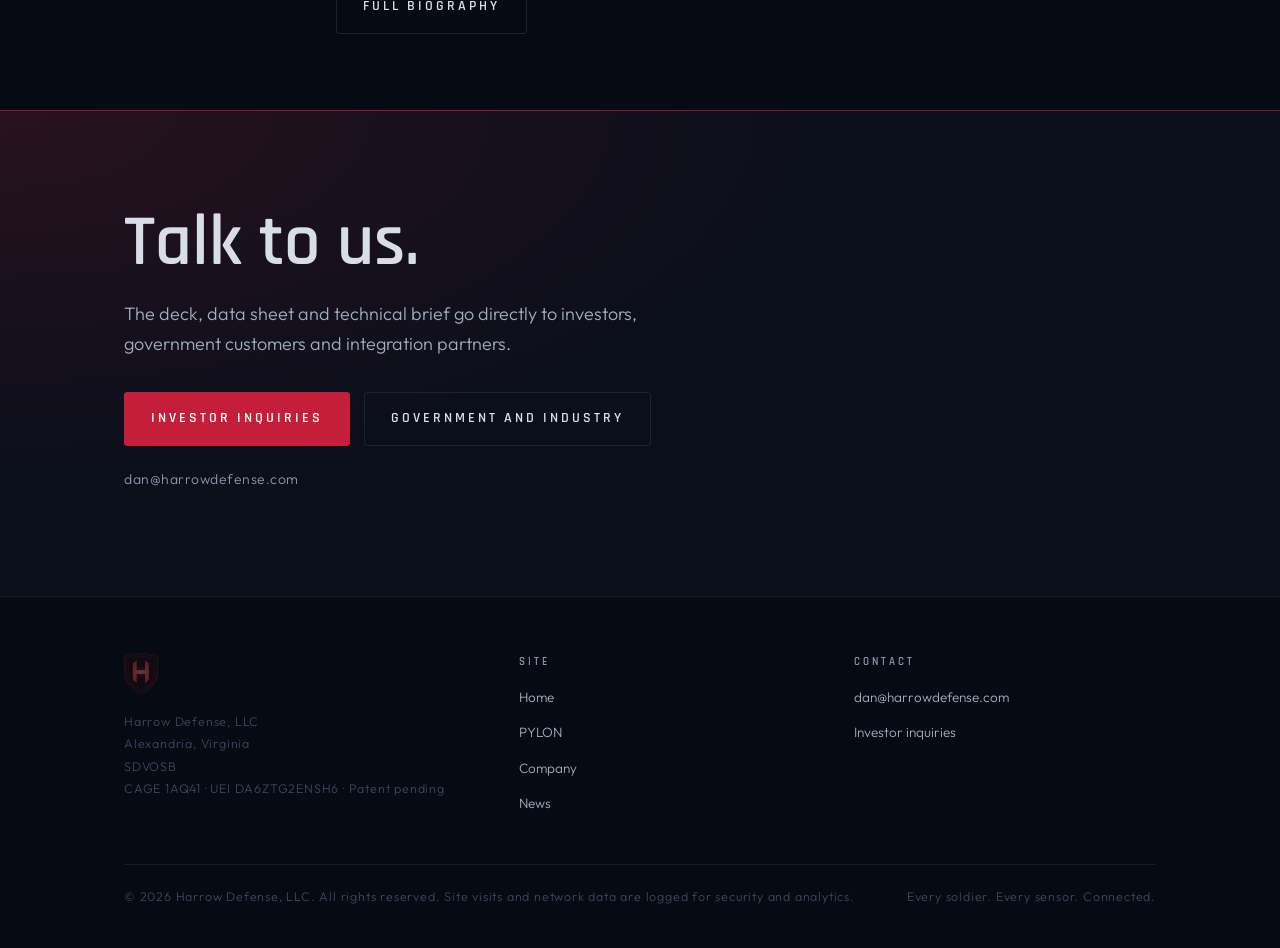
==== commit 754c768c: "Add visit log, footer notice; SDVOSB in footer" ====
--- a/index.html
+++ b/index.html
@@ -223,7 +223,7 @@
     <div class="footer-grid">
       <div>
         <img src="logo-shield.png" alt="" class="footer-shield" width="34" height="41">
-        <p class="footer-text">Harrow Defense, LLC<br>Alexandria, Virginia<br>Service-Disabled Veteran-Owned Small Business<br>CAGE 1AQ41 &middot; UEI DA6ZTG2ENSH6 &middot; Patent pending</p>
+        <p class="footer-text">Harrow Defense, LLC<br>Alexandria, Virginia<br>SDVOSB<br>CAGE 1AQ41 &middot; UEI DA6ZTG2ENSH6 &middot; Patent pending</p>
       </div>
       <div>
         <div class="footer-h">Site</div>
@@ -243,7 +243,7 @@
       </div>
     </div>
     <div class="footer-bottom">
-      <p class="footer-text">&copy; 2026 Harrow Defense, LLC. All rights reserved.</p>
+      <p class="footer-text">&copy; 2026 Harrow Defense, LLC. All rights reserved. Site visits and network data are logged for security and analytics.</p>
       <p class="footer-text">Every soldier. Every sensor. Connected.</p>
     </div>
   </div>
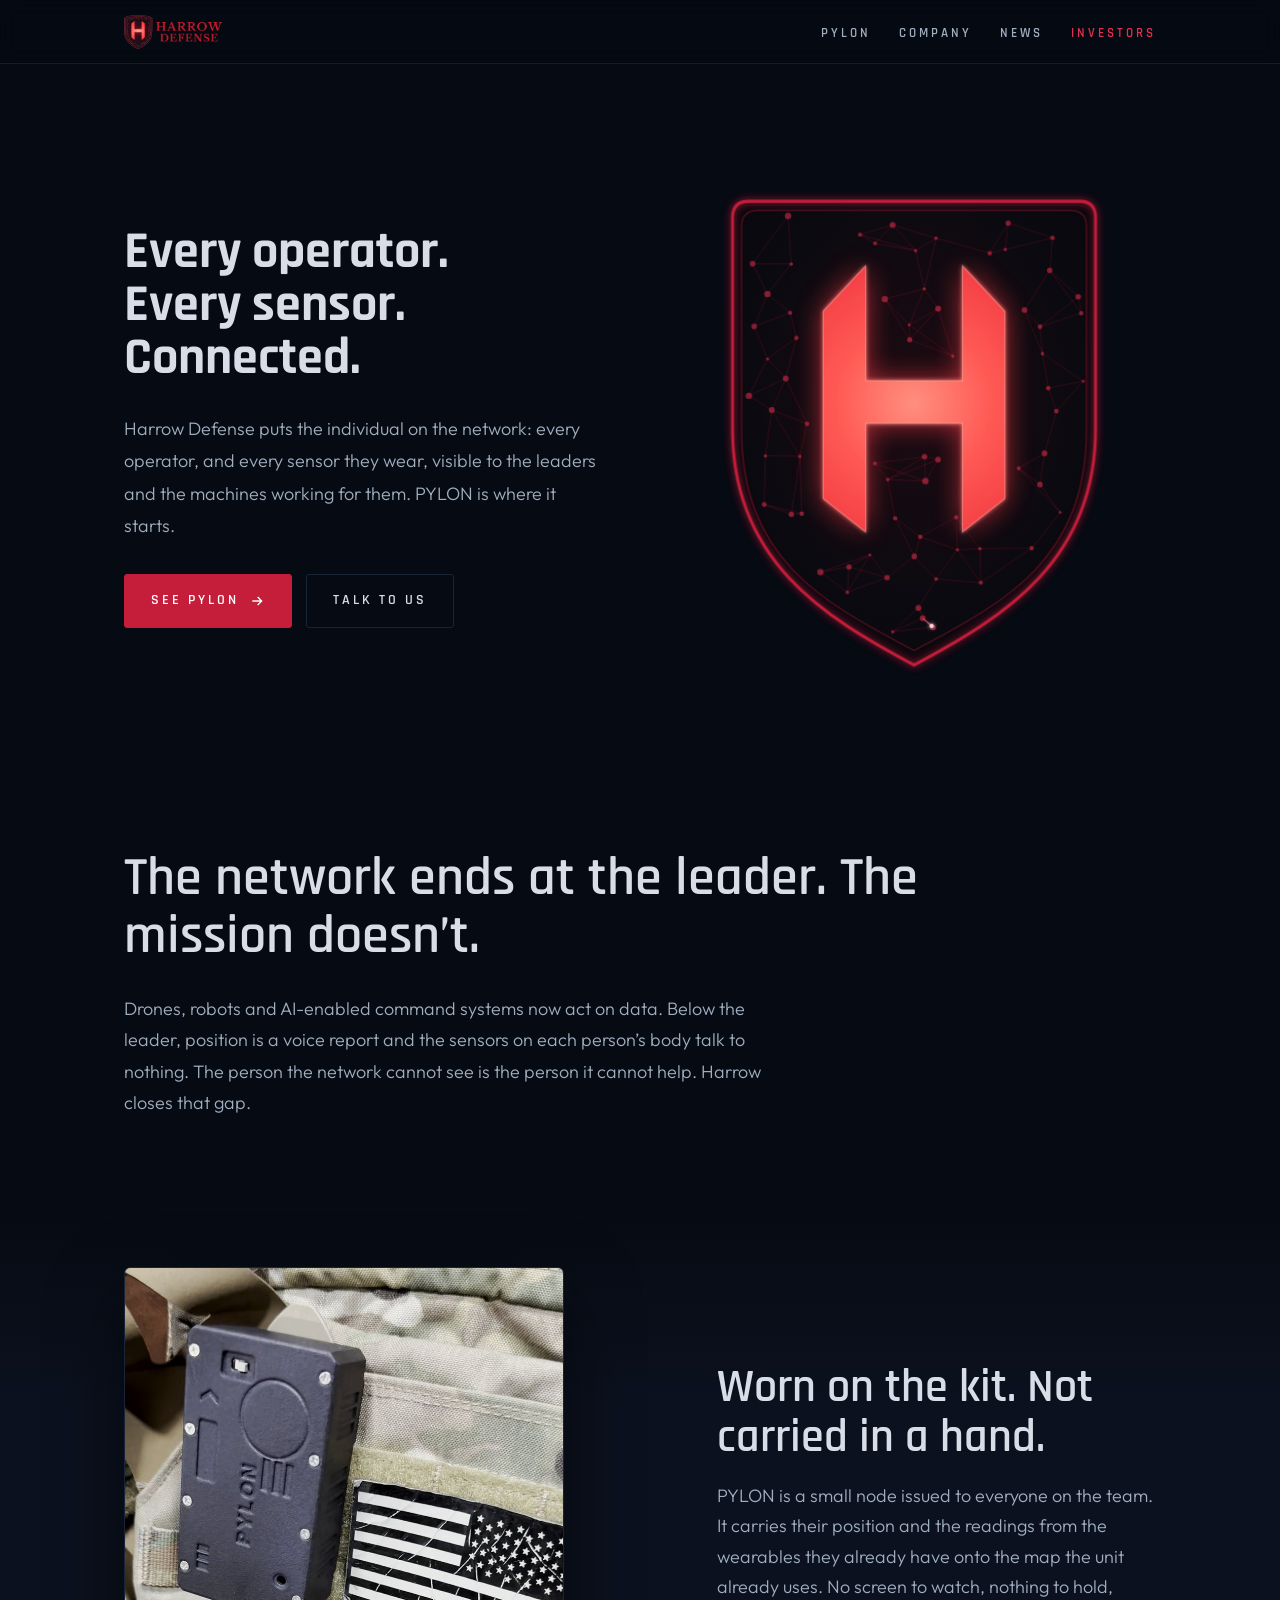
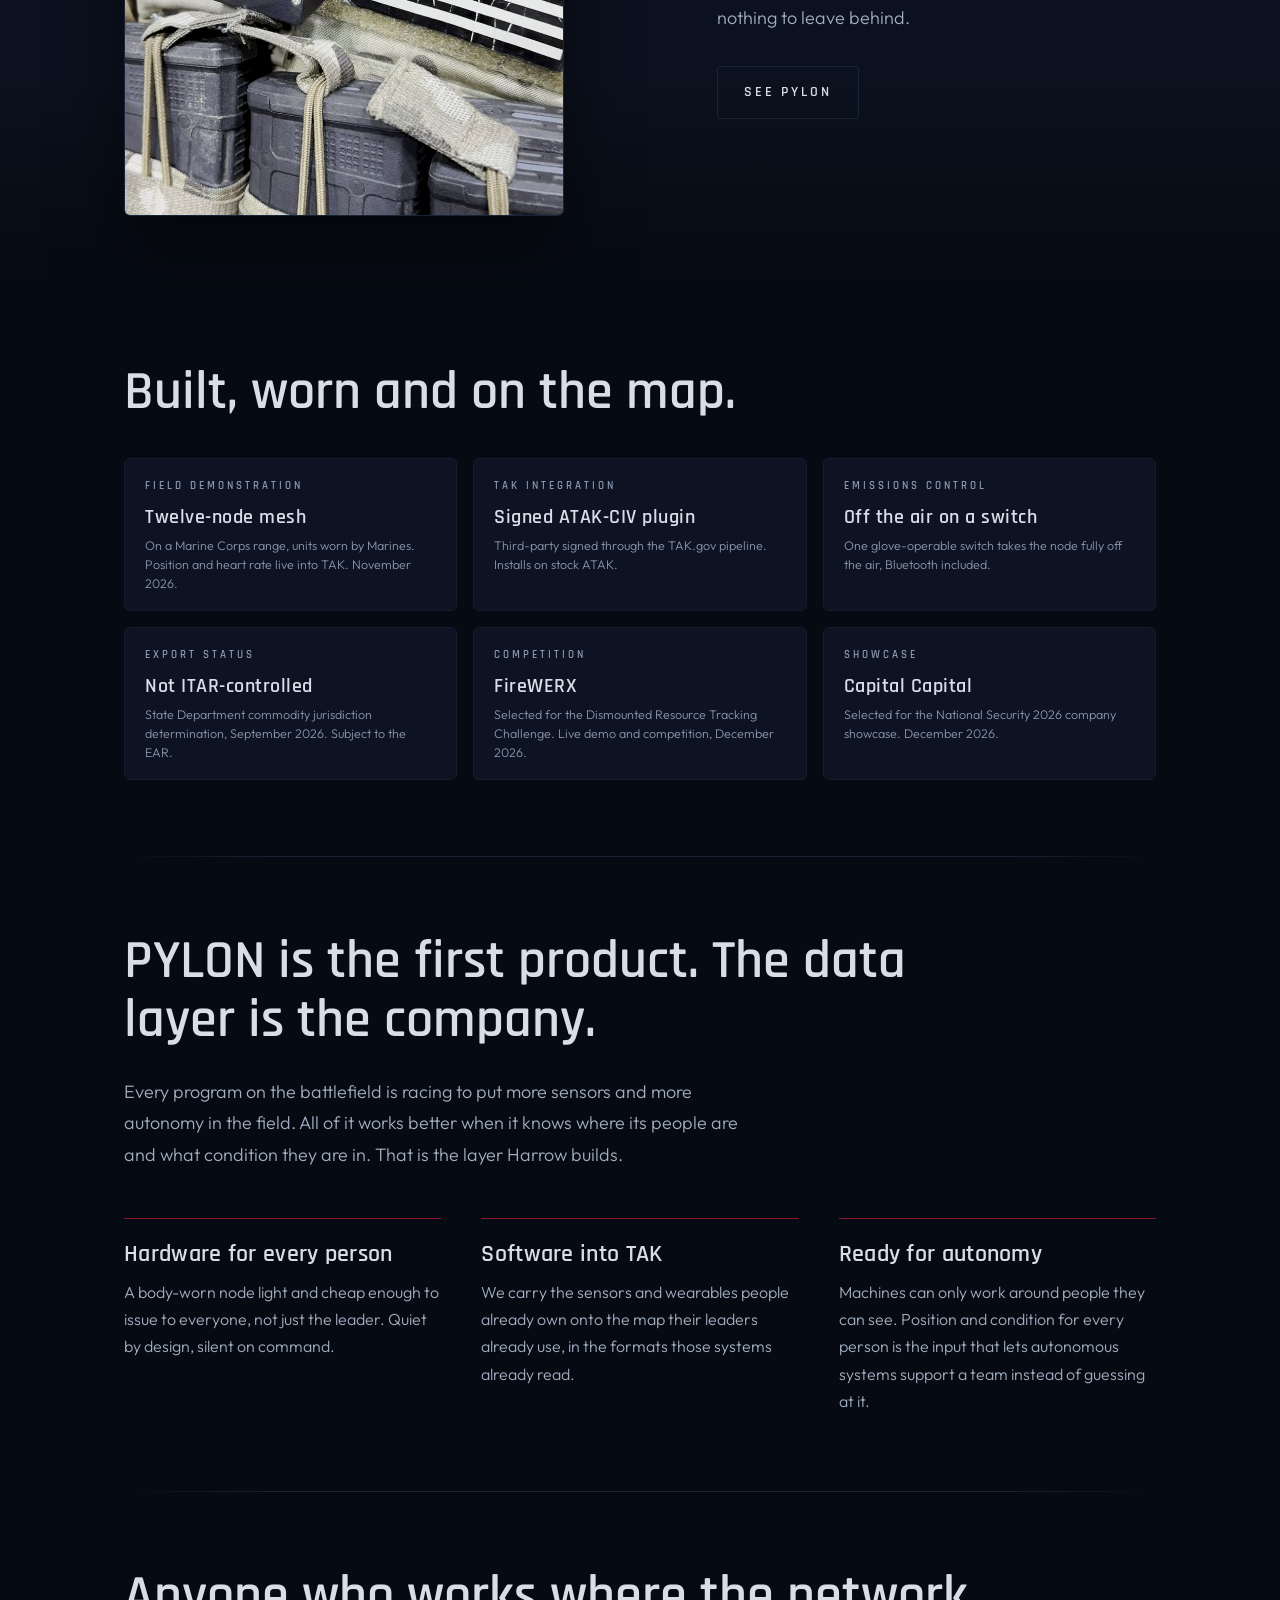
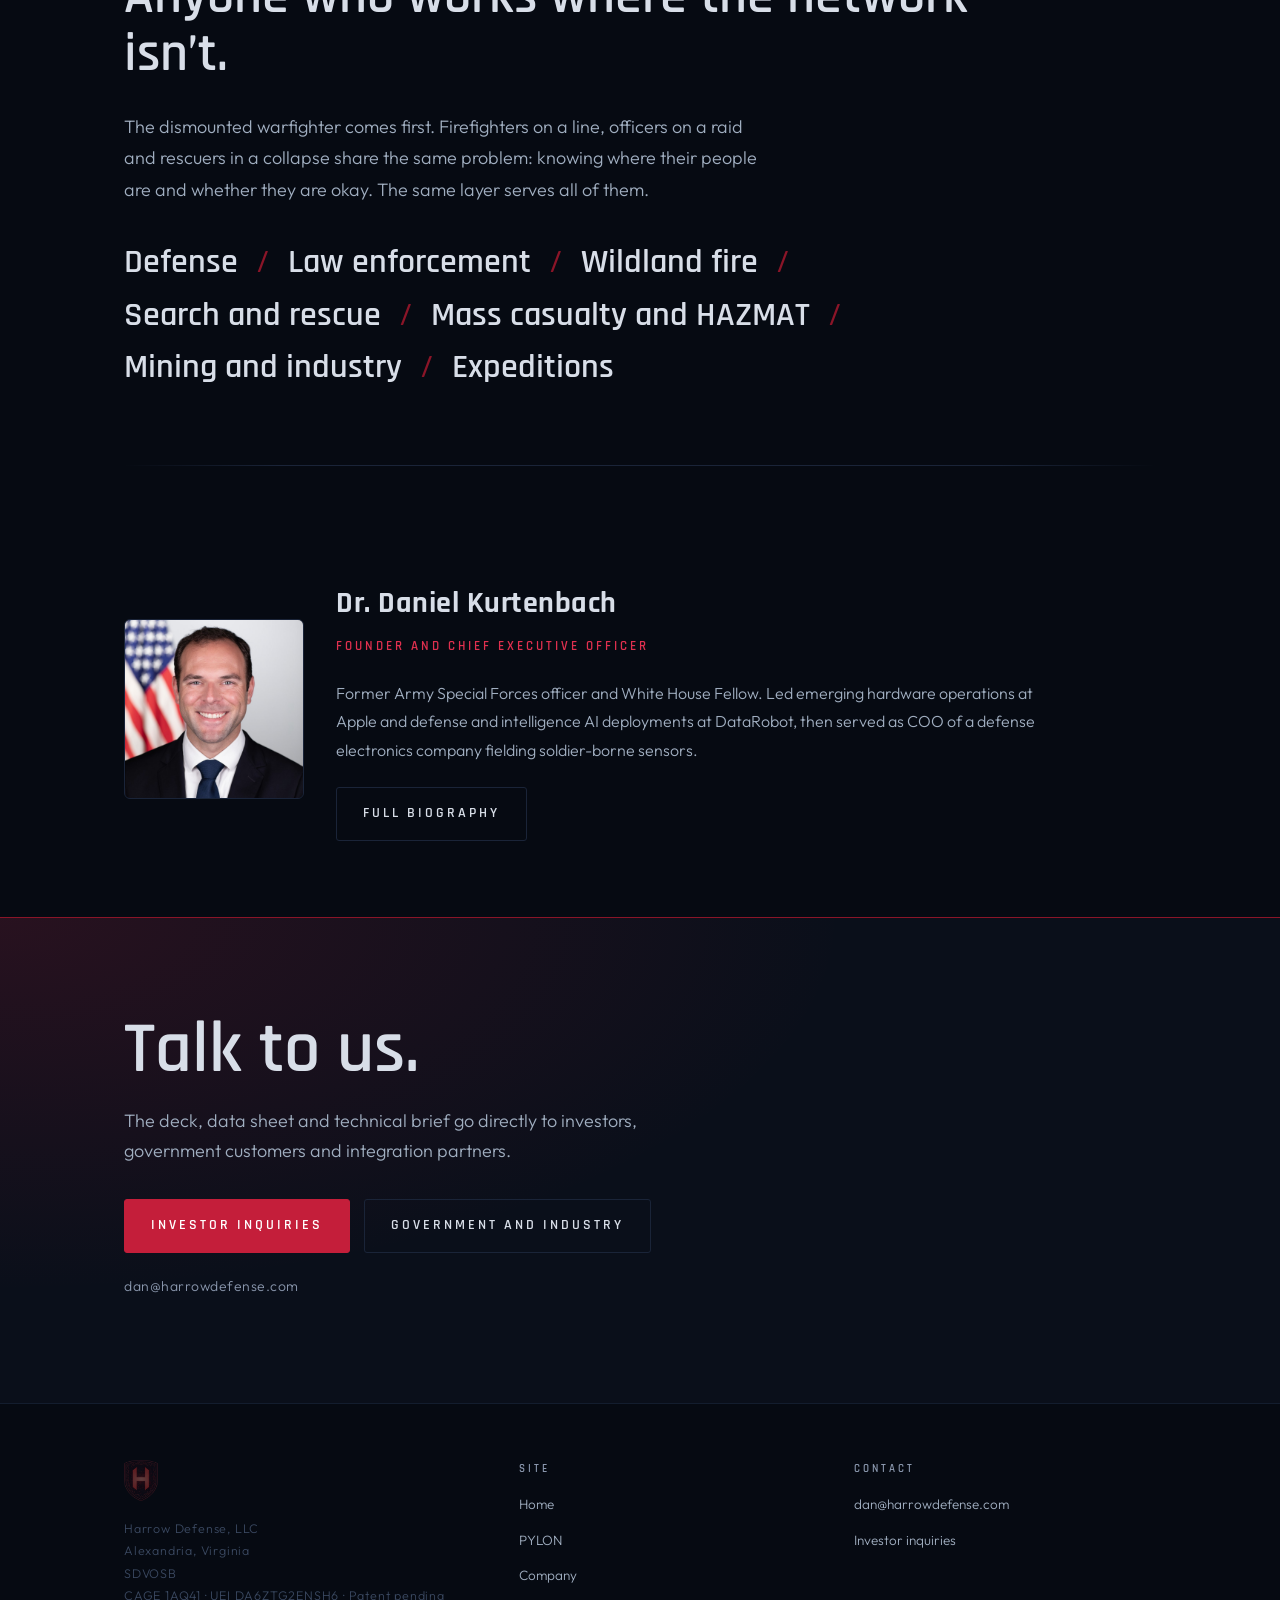
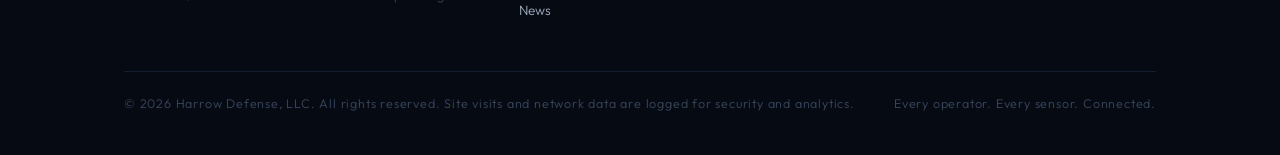
==== commit 0527d461: "Home and company copy: data layer framing, proof section, operator tagline" ====
--- a/index.html
+++ b/index.html
@@ -4,20 +4,20 @@
 <meta charset="UTF-8">
 <meta name="viewport" content="width=device-width, initial-scale=1.0">
 <title>Harrow Defense | PYLON</title>
-<meta name="description" content="Harrow Defense builds PYLON, a body-worn node that puts every soldier, and the sensors they already wear, onto the tactical picture. Alexandria, Virginia.">
+<meta name="description" content="Harrow Defense puts every operator, and every sensor they wear, on the network. PYLON is the first product: a body-worn node that feeds TAK and goes silent on a switch.">
 <link rel="canonical" href="https://harrowdefense.com/">
 
 <meta property="og:type" content="website">
 <meta property="og:site_name" content="Harrow Defense">
 <meta property="og:title" content="Harrow Defense | PYLON">
-<meta property="og:description" content="Harrow Defense builds PYLON, a body-worn node that puts every soldier, and the sensors they already wear, onto the tactical picture. Alexandria, Virginia.">
+<meta property="og:description" content="Harrow Defense puts every operator, and every sensor they wear, on the network. PYLON is the first product: a body-worn node that feeds TAK and goes silent on a switch.">
 <meta property="og:url" content="https://harrowdefense.com/">
 <meta property="og:image" content="https://harrowdefense.com/og-image.png">
 <meta property="og:image:width" content="1200">
 <meta property="og:image:height" content="630">
 <meta name="twitter:card" content="summary_large_image">
 <meta name="twitter:title" content="Harrow Defense | PYLON">
-<meta name="twitter:description" content="Harrow Defense builds PYLON, a body-worn node that puts every soldier, and the sensors they already wear, onto the tactical picture. Alexandria, Virginia.">
+<meta name="twitter:description" content="Harrow Defense puts every operator, and every sensor they wear, on the network. PYLON is the first product: a body-worn node that feeds TAK and goes silent on a switch.">
 <meta name="twitter:image" content="https://harrowdefense.com/og-image.png">
 
 <link rel="icon" type="image/png" sizes="32x32" href="favicon-32.png">
@@ -52,7 +52,7 @@
     "jobTitle": "Founder and Chief Executive Officer",
     "url": "https://harrowdefense.com/company.html#founder"
   },
-  "description": "Harrow Defense builds PYLON, a body-worn node that puts every soldier and the sensors they wear onto the tactical picture."
+  "description": "Harrow Defense builds PYLON, a body-worn node that puts every operator and the sensors they wear onto the tactical picture."
 }
 </script>
 <!-- Cloudflare Web Analytics --><script type='module' src='https://static.cloudflareinsights.com/beacon.min.js' data-cf-beacon='{"token": "b2b8822dc33a43f9b1ff91d34b1407ee"}'></script><!-- End Cloudflare Web Analytics -->
@@ -77,8 +77,8 @@
 <div class="hero hero-lean">
   <div class="wrap hero-grid">
     <div>
-      <h1>Every soldier.<br>Every sensor.<br>Connected.</h1>
-      <p class="lead">PYLON is a body-worn node that puts every soldier, and the sensors they already wear, onto the tactical picture. Quiet by design. Off the air at the flip of a switch.</p>
+      <h1>Every operator.<br>Every sensor.<br>Connected.</h1>
+      <p class="lead">Harrow Defense puts the individual on the network: every operator, and every sensor they wear, visible to the leaders and the machines working for them. PYLON is where it starts.</p>
       <div class="btn-row">
         <a class="btn btn-primary" href="pylon.html">See PYLON <svg viewBox="0 0 24 24" aria-hidden="true"><path d="M5 12h14M13 6l6 6-6 6"/></svg></a>
         <a class="btn btn-ghost" href="#investors">Talk to us</a>
@@ -134,8 +134,8 @@
 
 <section class="reveal">
   <div class="wrap"><div class="statement">
-    <h2>Today the picture stops at the squad leader.</h2>
-    <p>Below the leader, a soldier&rsquo;s position is a voice report and their sensor data never leaves the body. Commanders and autonomous systems can only work for the soldiers they can see.</p>
+    <h2>The network ends at the leader. The mission doesn&rsquo;t.</h2>
+    <p>Drones, robots and AI-enabled command systems now act on data. Below the leader, position is a voice report and the sensors on each person&rsquo;s body talk to nothing. The person the network cannot see is the person it cannot help. Harrow closes that gap.</p>
   </div></div>
 </section>
 
@@ -144,7 +144,7 @@
     <div class="band-img photo"><img src="pylon-worn.jpg" alt="PYLON mounted on a plate carrier beside a flag patch and magazine pouches" width="864" height="1080" loading="lazy"></div>
     <div>
       <h2>Worn on the kit. Not carried in a hand.</h2>
-      <p>A small node issued to every soldier. No screen to watch and nothing to hold, so nobody leaves it behind.</p>
+      <p>PYLON is a small node issued to everyone on the team. It carries their position and the readings from the wearables they already have onto the map the unit already uses. No screen to watch, nothing to hold, nothing to leave behind.</p>
       <div class="btn-row"><a class="btn btn-ghost" href="pylon.html">See PYLON</a></div>
     </div>
   </div>
@@ -153,20 +153,39 @@
 <section class="reveal">
   <div class="wrap">
     <div class="statement">
-      <h2>PYLON brings the rest of the squad onto the network.</h2>
+      <h2>Built, worn and on the map.</h2>
+    </div>
+    <div class="cred-grid">
+      <div class="cred"><div class="cred-k">Field demonstration</div><div class="cred-v">Twelve-node mesh</div><div class="cred-s">On a Marine Corps range, units worn by Marines. Position and heart rate live into TAK. November 2026.</div></div>
+      <div class="cred"><div class="cred-k">TAK integration</div><div class="cred-v">Signed ATAK-CIV plugin</div><div class="cred-s">Third-party signed through the TAK.gov pipeline. Installs on stock ATAK.</div></div>
+      <div class="cred"><div class="cred-k">Emissions control</div><div class="cred-v">Off the air on a switch</div><div class="cred-s">One glove-operable switch takes the node fully off the air, Bluetooth included.</div></div>
+      <div class="cred"><div class="cred-k">Export status</div><div class="cred-v">Not ITAR-controlled</div><div class="cred-s">State Department commodity jurisdiction determination, September 2026. Subject to the EAR.</div></div>
+      <div class="cred"><div class="cred-k">Competition</div><div class="cred-v">FireWERX</div><div class="cred-s">Selected for the Dismounted Resource Tracking Challenge. Live demo and competition, December 2026.</div></div>
+      <div class="cred"><div class="cred-k">Showcase</div><div class="cred-v">Capital Capital</div><div class="cred-s">Selected for the National Security 2026 company showcase. December 2026.</div></div>
+    </div>
+  </div>
+</section>
+
+<div class="divider"><div class="divider-line"></div></div>
+
+<section class="reveal">
+  <div class="wrap">
+    <div class="statement">
+      <h2>PYLON is the first product. The data layer is the company.</h2>
+      <p>Every program on the battlefield is racing to put more sensors and more autonomy in the field. All of it works better when it knows where its people are and what condition they are in. That is the layer Harrow builds.</p>
     </div>
     <div class="trio">
       <div>
-        <h3>Every soldier on the map</h3>
-        <p>An individual position for each soldier, delivered straight into TAK. No phone or tablet on the body.</p>
-      </div>
-      <div>
-        <h3>Sensors ride along</h3>
-        <p>Readings from the wearables a soldier already carries travel with their position, so the leader sees condition as well as location.</p>
-      </div>
-      <div>
-        <h3>Quiet on command</h3>
-        <p>Emission control is enforced in hardware. One glove-operable switch takes the node off the air.</p>
+        <h3>Hardware for every person</h3>
+        <p>A body-worn node light and cheap enough to issue to everyone, not just the leader. Quiet by design, silent on command.</p>
+      </div>
+      <div>
+        <h3>Software into TAK</h3>
+        <p>We carry the sensors and wearables people already own onto the map their leaders already use, in the formats those systems already read.</p>
+      </div>
+      <div>
+        <h3>Ready for autonomy</h3>
+        <p>Machines can only work around people they can see. Position and condition for every person is the input that lets autonomous systems support a team instead of guessing at it.</p>
       </div>
     </div>
   </div>
@@ -177,8 +196,8 @@
 <section class="reveal">
   <div class="wrap">
     <div class="statement">
-      <h2>Built for anyone who works where the network isn&rsquo;t.</h2>
-      <p>The dismounted soldier comes first. The same node serves every team that needs to know where its people are and what condition they are in.</p>
+      <h2>Anyone who works where the network isn&rsquo;t.</h2>
+      <p>The dismounted warfighter comes first. Firefighters on a line, officers on a raid and rescuers in a collapse share the same problem: knowing where their people are and whether they are okay. The same layer serves all of them.</p>
     </div>
     <ul class="operators">
       <li>Defense</li><li>Law enforcement</li><li>Wildland fire</li><li>Search and rescue</li><li>Mass casualty and HAZMAT</li><li>Mining and industry</li><li>Expeditions</li>
@@ -244,7 +263,7 @@
     </div>
     <div class="footer-bottom">
       <p class="footer-text">&copy; 2026 Harrow Defense, LLC. All rights reserved. Site visits and network data are logged for security and analytics.</p>
-      <p class="footer-text">Every soldier. Every sensor. Connected.</p>
+      <p class="footer-text">Every operator. Every sensor. Connected.</p>
     </div>
   </div>
 </footer>
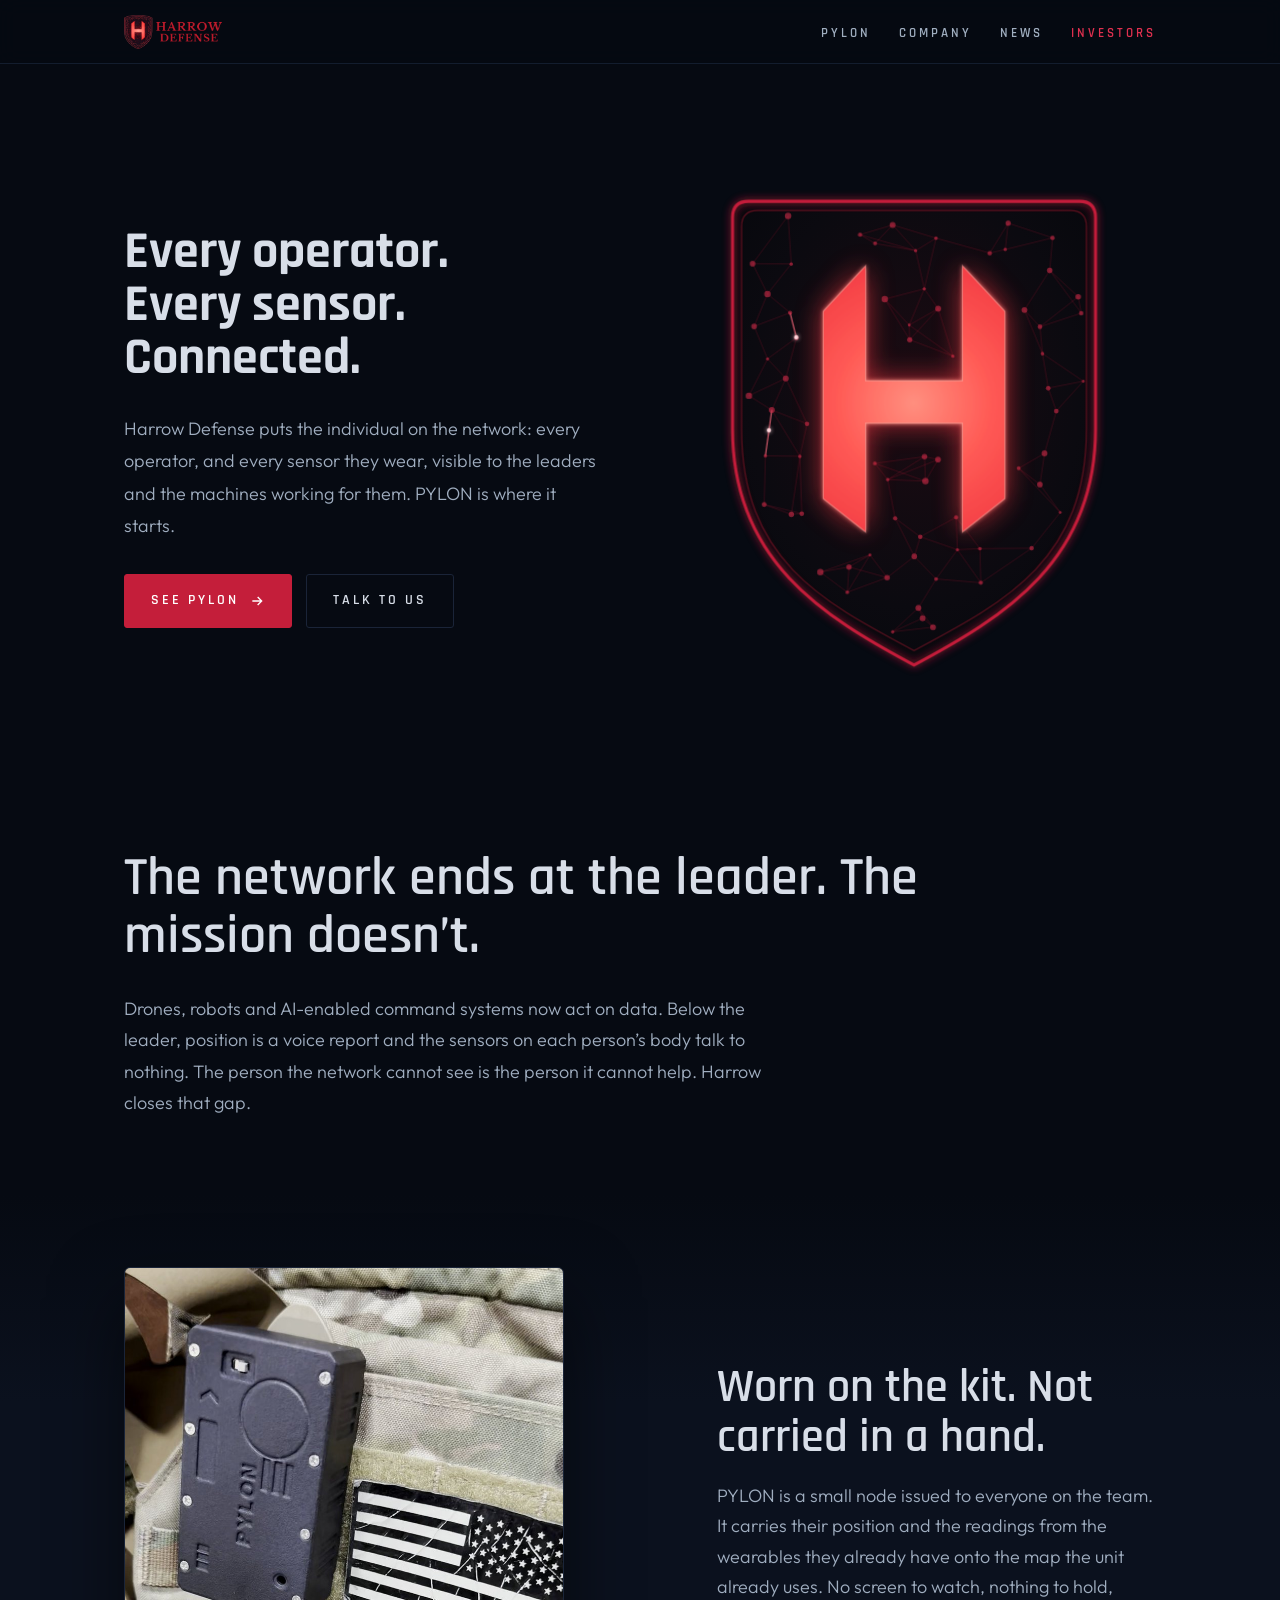
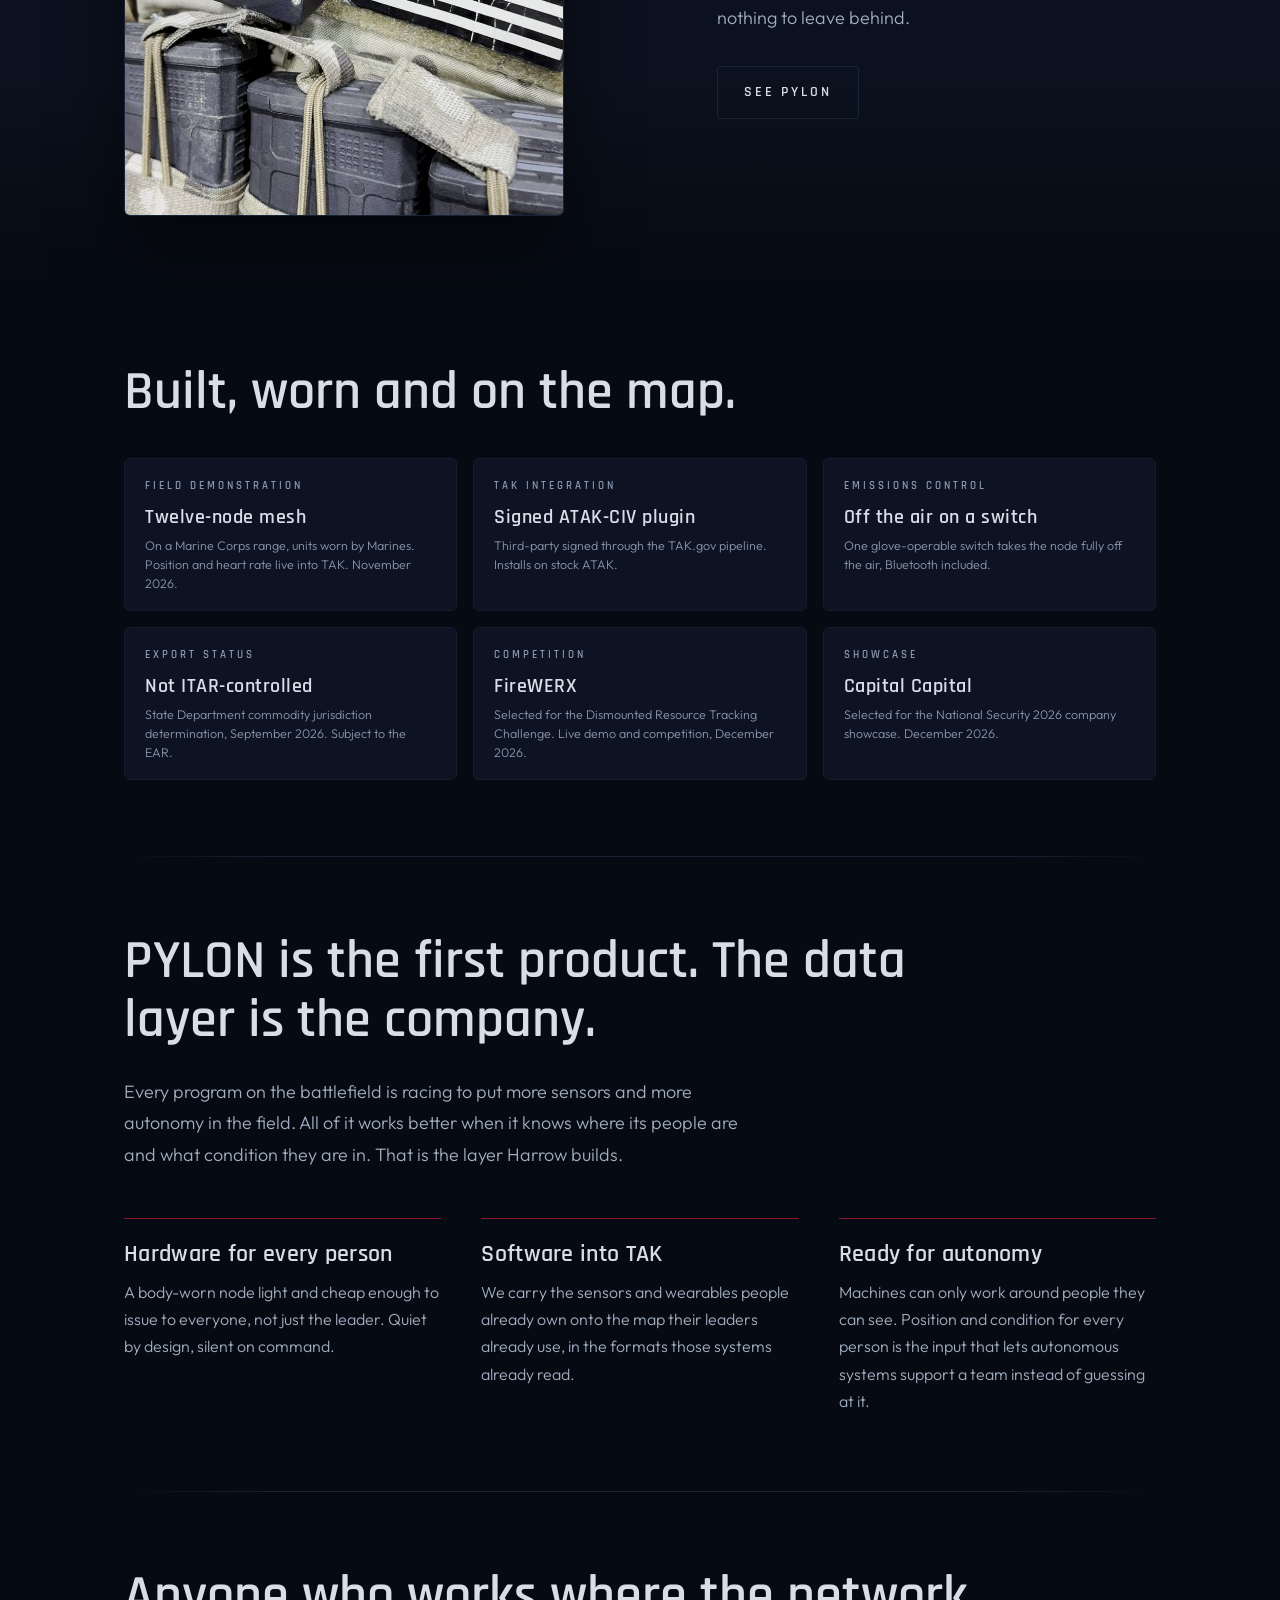
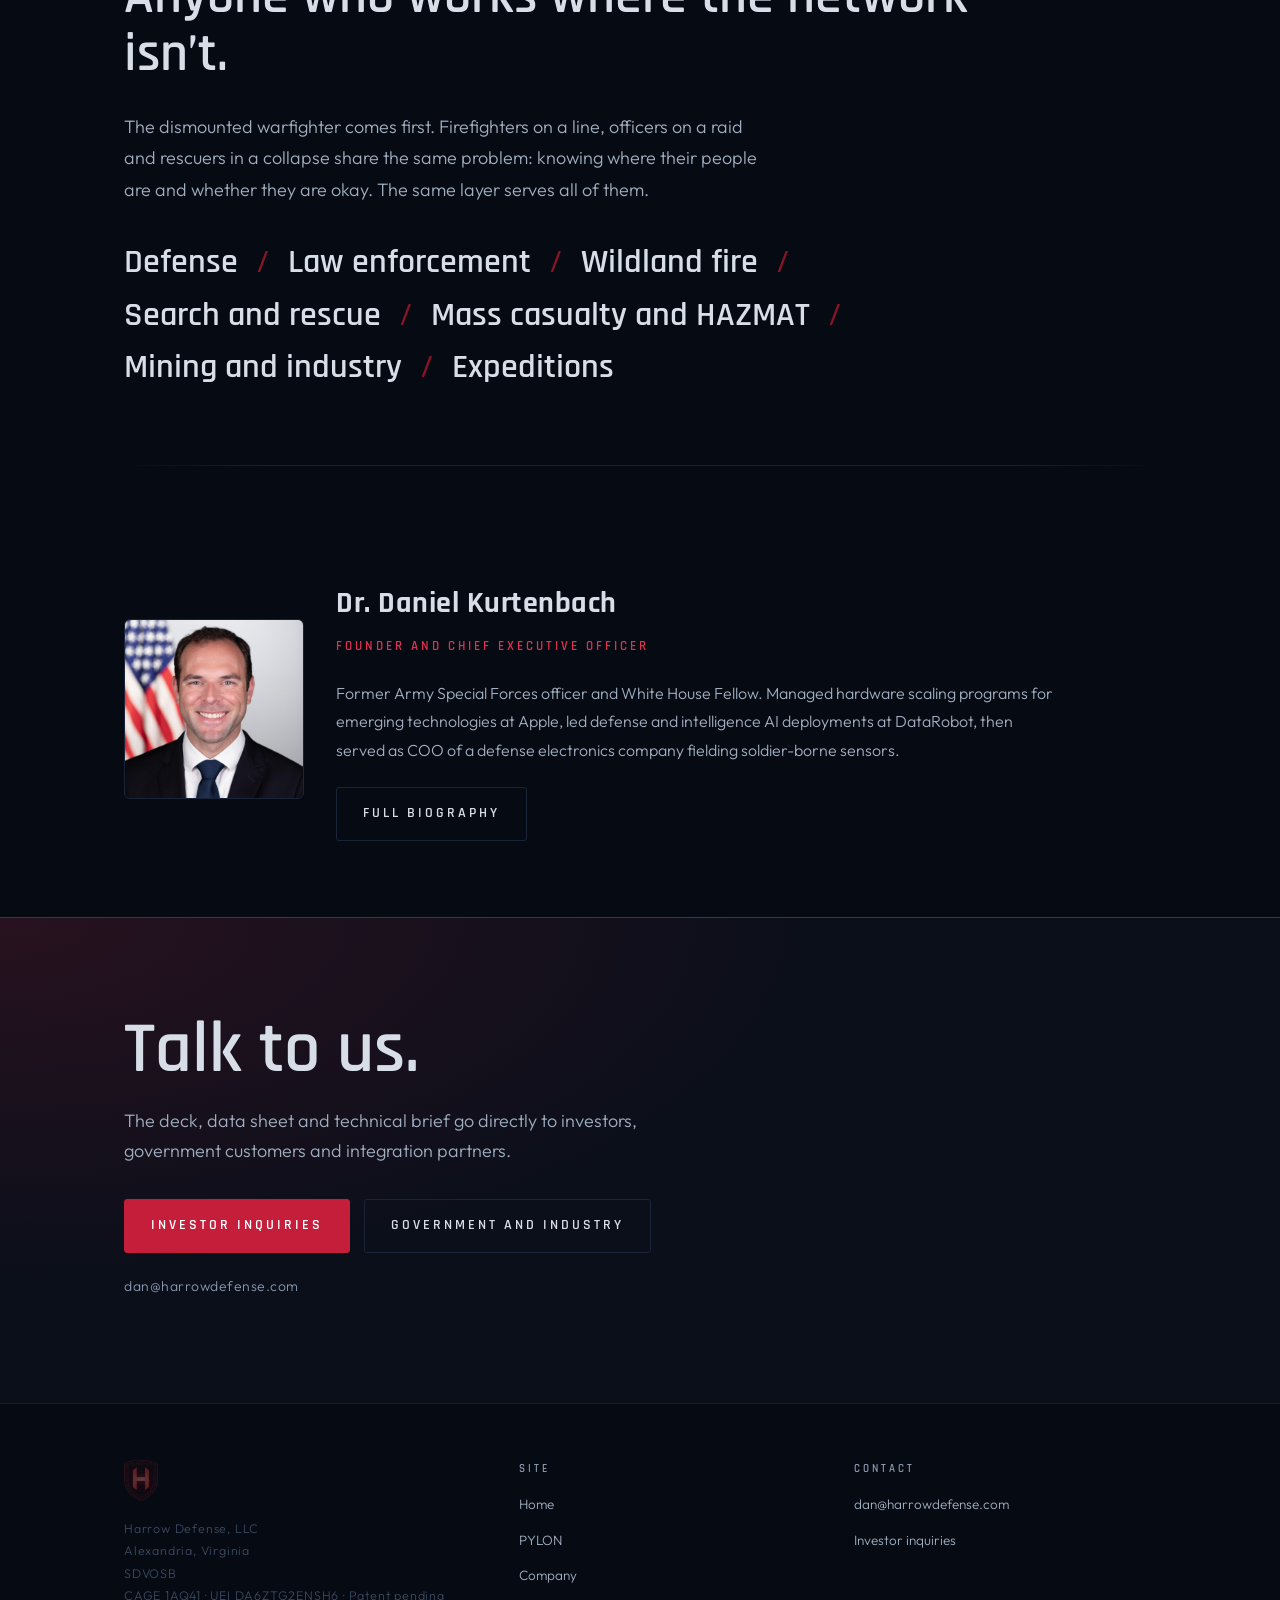
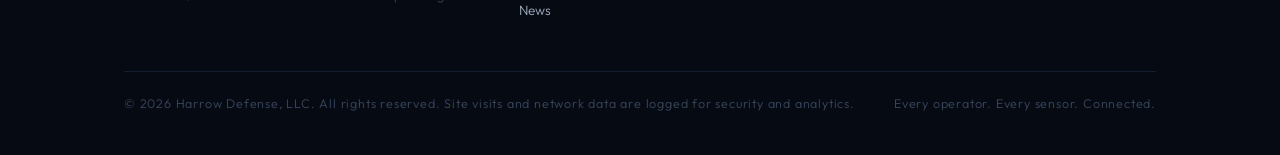
==== commit 4dfa6b74: "Founder bio: Apple role as hardware scaling program management Co-Authored-By: Claude Opus 5.5 <nore" ====
--- a/index.html
+++ b/index.html
@@ -217,7 +217,7 @@
       <div>
         <div class="founder-name">Dr. Daniel Kurtenbach</div>
         <div class="founder-role">Founder and Chief Executive Officer</div>
-        <p class="body">Former Army Special Forces officer and White House Fellow. Led emerging hardware operations at Apple and defense and intelligence AI deployments at DataRobot, then served as COO of a defense electronics company fielding soldier-borne sensors.</p>
+        <p class="body">Former Army Special Forces officer and White House Fellow. Managed hardware scaling programs for emerging technologies at Apple, led defense and intelligence AI deployments at DataRobot, then served as COO of a defense electronics company fielding soldier-borne sensors.</p>
         <div class="btn-row" style="margin-top:22px"><a class="btn btn-ghost" href="company.html#founder">Full biography</a></div>
       </div>
     </div>
